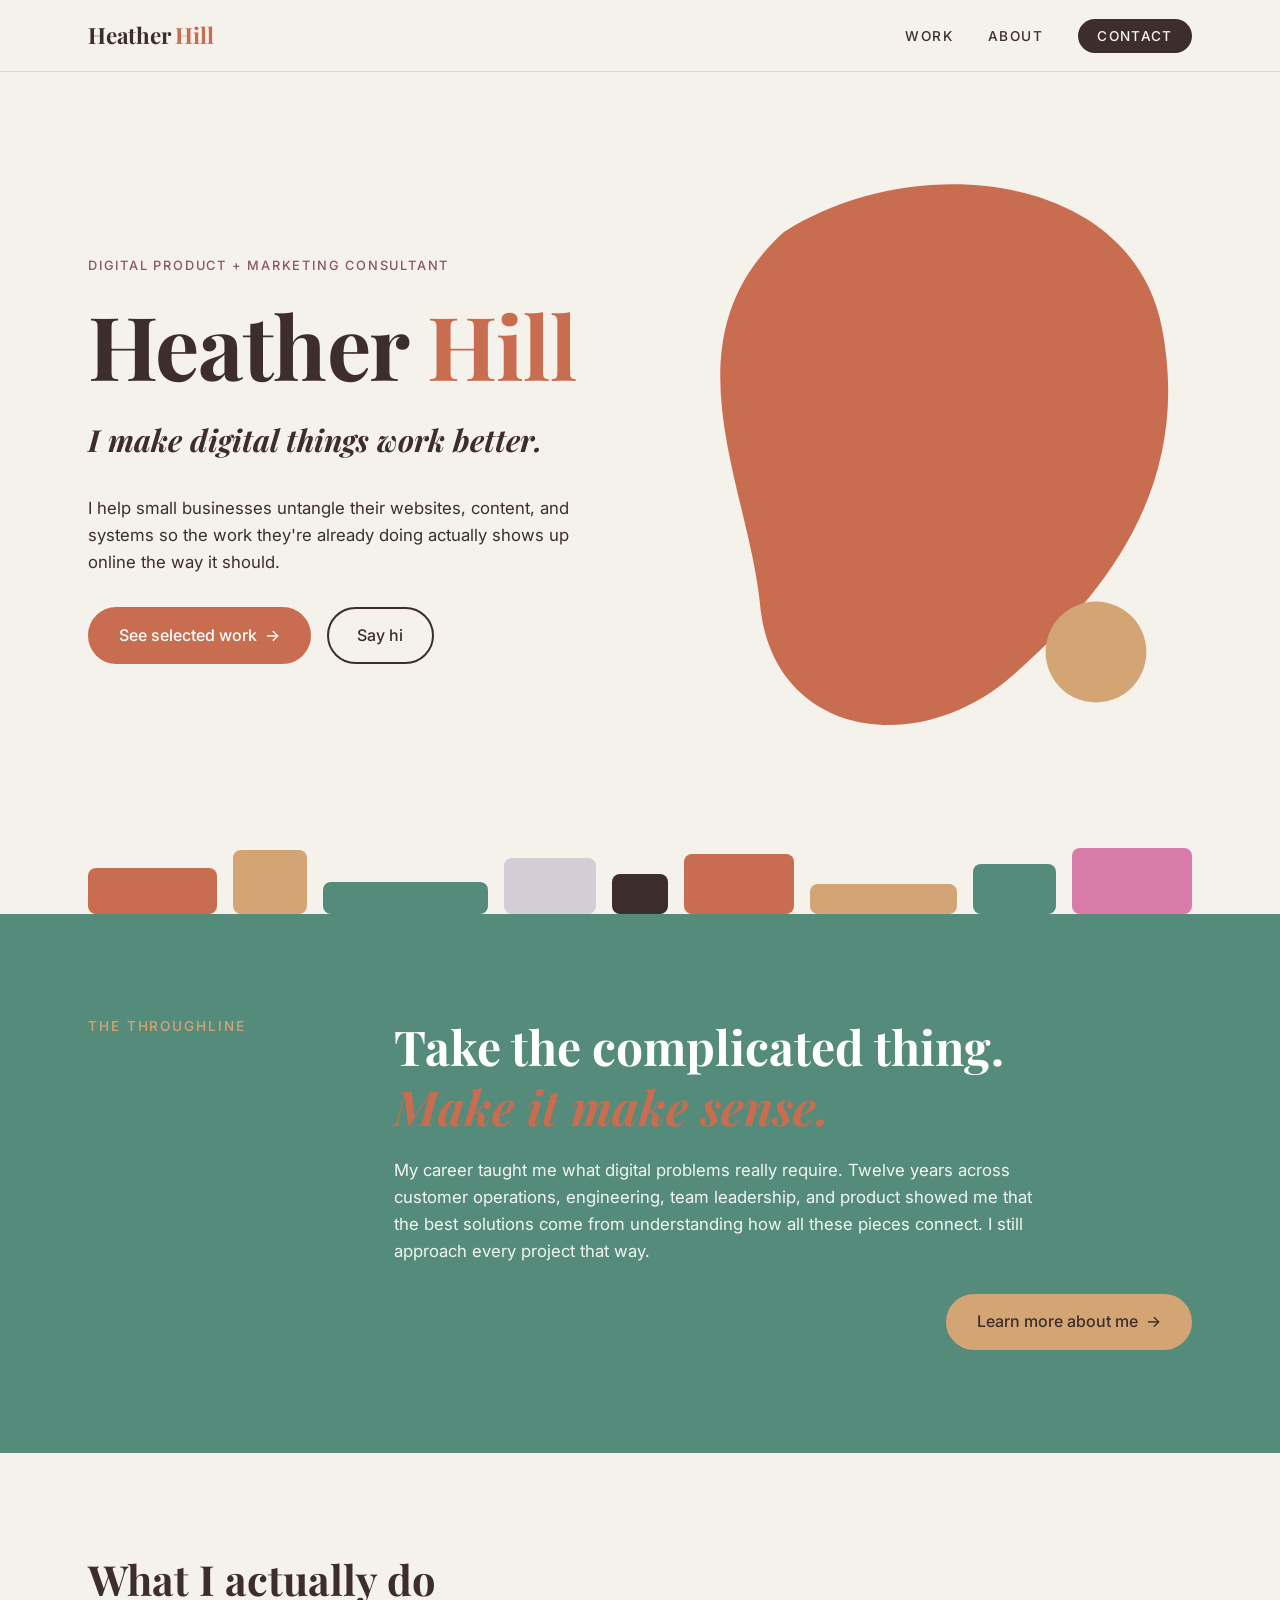
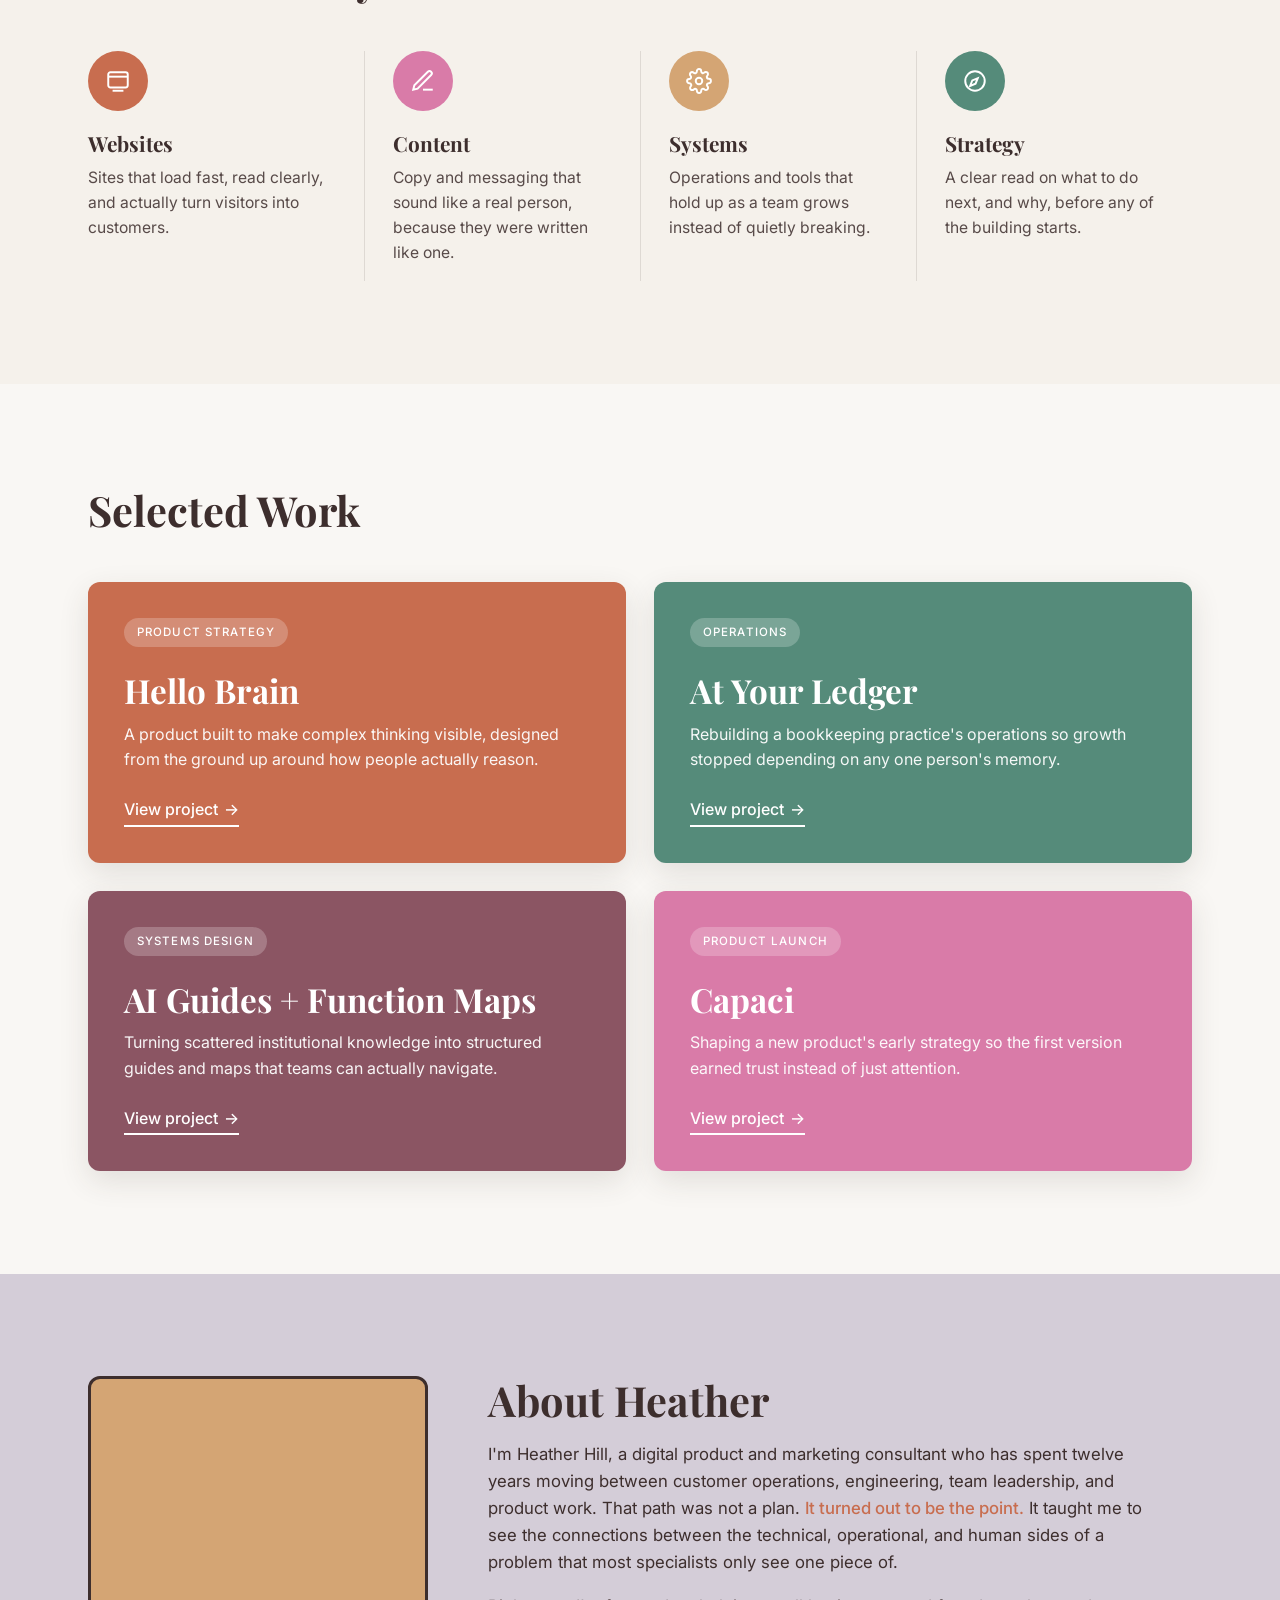
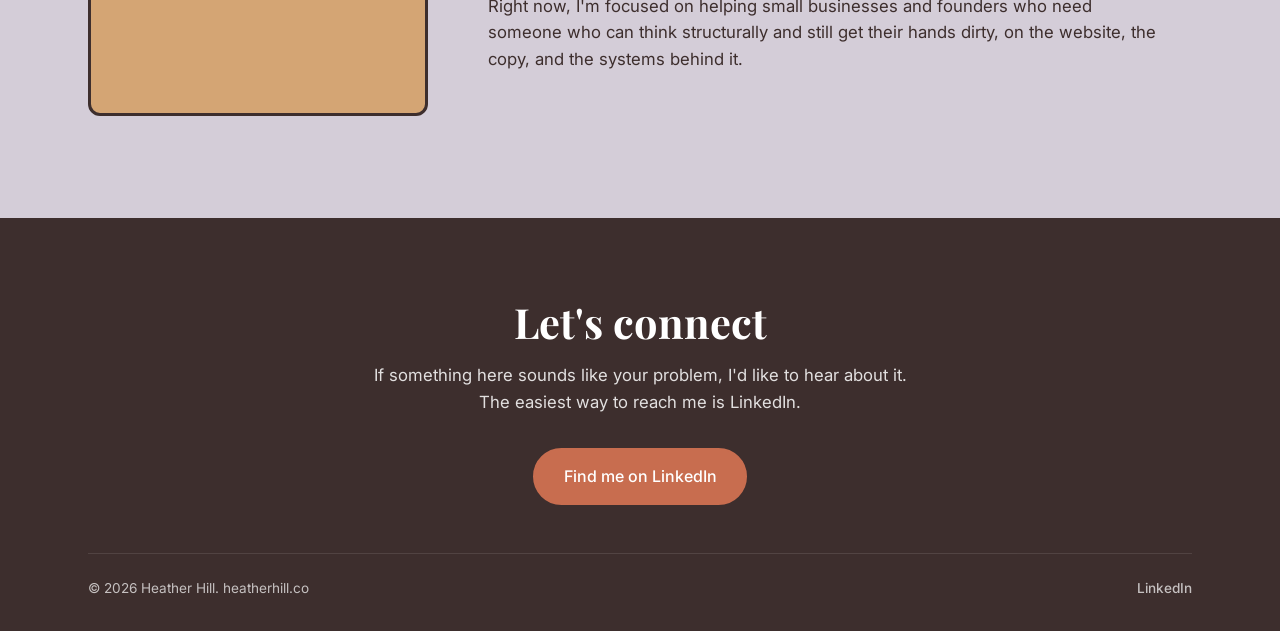
==== index.html @ b0771402 "Redesign homepage and project pages with new visual system Replace the color-blocked/stripe-motif de" ====
<!DOCTYPE html>
<html lang="en">
<head>
  <meta charset="UTF-8">
  <meta name="viewport" content="width=device-width, initial-scale=1.0">
  <title>Heather Hill — Digital Product + Marketing Consultant</title>
  <meta name="description" content="Heather Hill makes digital things work better for small businesses. Digital product and marketing consulting.">

  <link rel="preconnect" href="https://fonts.googleapis.com">
  <link rel="preconnect" href="https://fonts.gstatic.com" crossorigin>
  <link href="https://fonts.googleapis.com/css2?family=Playfair+Display:ital,wght@0,700;1,700&family=Inter:wght@400;500&display=swap" rel="stylesheet">

  <link rel="stylesheet" href="css/styles.css">
</head>
<body>

  <header class="site-header">
    <div class="container">
      <a href="index.html" class="logo">Heather <span>Hill</span></a>

      <button class="nav-toggle" aria-label="Toggle navigation" aria-expanded="false">
        <span class="bar"></span>
        <span class="bar"></span>
        <span class="bar"></span>
      </button>

      <nav class="main-nav" aria-label="Main">
        <ul>
          <li><a href="#work">Work</a></li>
          <li><a href="#about">About</a></li>
          <!-- Contact currently points to LinkedIn; update if a contact page is added later -->
          <li><a href="https://www.linkedin.com/in/hmhill/" class="nav-cta" target="_blank" rel="noopener">Contact</a></li>
        </ul>
      </nav>
    </div>
  </header>

  <main>

    <!-- ============ Hero ============ -->
    <section class="hero bg-cream">
      <div class="container">
        <div class="hero-copy">
          <span class="hero-label">Digital Product + Marketing Consultant</span>
          <h1>Heather <span class="accent">Hill</span></h1>
          <p class="hero-tagline">I make digital things work better.</p>
          <p class="hero-support">I help small businesses untangle their websites, content, and systems so the work they're already doing actually shows up online the way it should.</p>
          <div class="hero-actions">
            <a href="#work" class="btn">See selected work <span class="arrow" aria-hidden="true">&rarr;</span></a>
            <a href="https://www.linkedin.com/in/hmhill/" class="btn btn-outline" target="_blank" rel="noopener">Say hi</a>
          </div>
        </div>

        <!-- Decorative organic shape: not meaningful content -->
        <div class="hero-visual" aria-hidden="true">
          <svg class="hero-blob" viewBox="0 0 400 500" xmlns="http://www.w3.org/2000/svg">
            <path d="M60,60 C170,-10 350,10 375,140 C400,270 330,360 250,430 C170,500 50,480 40,370 C30,270 -40,150 60,60 Z" fill="var(--rust)"/>
            <circle cx="320" cy="410" r="42" fill="var(--gold)"/>
          </svg>
        </div>
      </div>
    </section>

    <!-- ============ Decorative stripe band ============ -->
    <div class="stripe-band" aria-hidden="true">
      <div class="bar"></div>
      <div class="bar"></div>
      <div class="bar"></div>
      <div class="bar"></div>
      <div class="bar"></div>
      <div class="bar"></div>
      <div class="bar"></div>
      <div class="bar"></div>
      <div class="bar"></div>
    </div>

    <!-- ============ Throughline ============ -->
    <section class="throughline section bg-sage">
      <div class="container">
        <span class="throughline-label">The Throughline</span>
        <div class="throughline-body">
          <h2>Take the complicated thing.<span class="accent">Make it make sense.</span></h2>
          <p>My career taught me what digital problems really require. Twelve years across customer operations, engineering, team leadership, and product showed me that the best solutions come from understanding how all these pieces connect. I still approach every project that way.</p>
          <div class="throughline-actions">
            <a href="#about" class="btn btn-gold">Learn more about me <span class="arrow" aria-hidden="true">&rarr;</span></a>
          </div>
        </div>
      </div>
    </section>

    <!-- ============ What I Actually Do ============ -->
    <section class="section bg-cream">
      <div class="container">
        <div class="section-head">
          <h2>What I actually do</h2>
        </div>
        <div class="services-grid">
          <div class="service-card">
            <div class="service-icon icon-rust" aria-hidden="true">
              <svg width="26" height="26" viewBox="0 0 24 24" fill="none" stroke="#fff" stroke-width="1.8"><rect x="3" y="4" width="18" height="14" rx="2"/><path d="M3 8h18"/><path d="M7 21h10"/></svg>
            </div>
            <h3>Websites</h3>
            <p>Sites that load fast, read clearly, and actually turn visitors into customers.</p>
          </div>
          <div class="service-card">
            <div class="service-icon icon-magenta" aria-hidden="true">
              <svg width="26" height="26" viewBox="0 0 24 24" fill="none" stroke="#fff" stroke-width="1.8"><path d="M12 20h9"/><path d="M16.5 3.5a2.1 2.1 0 0 1 3 3L7 19l-4 1 1-4Z"/></svg>
            </div>
            <h3>Content</h3>
            <p>Copy and messaging that sound like a real person, because they were written like one.</p>
          </div>
          <div class="service-card">
            <div class="service-icon icon-gold" aria-hidden="true">
              <svg width="26" height="26" viewBox="0 0 24 24" fill="none" stroke="#fff" stroke-width="1.8"><circle cx="12" cy="12" r="3"/><path d="M19.4 15a1.65 1.65 0 0 0 .33 1.82l.06.06a2 2 0 1 1-2.83 2.83l-.06-.06a1.65 1.65 0 0 0-1.82-.33 1.65 1.65 0 0 0-1 1.51V21a2 2 0 0 1-4 0v-.09a1.65 1.65 0 0 0-1-1.51 1.65 1.65 0 0 0-1.82.33l-.06.06a2 2 0 1 1-2.83-2.83l.06-.06a1.65 1.65 0 0 0 .33-1.82 1.65 1.65 0 0 0-1.51-1H3a2 2 0 0 1 0-4h.09a1.65 1.65 0 0 0 1.51-1 1.65 1.65 0 0 0-.33-1.82l-.06-.06a2 2 0 1 1 2.83-2.83l.06.06a1.65 1.65 0 0 0 1.82.33H9a1.65 1.65 0 0 0 1-1.51V3a2 2 0 0 1 4 0v.09a1.65 1.65 0 0 0 1 1.51 1.65 1.65 0 0 0 1.82-.33l.06-.06a2 2 0 1 1 2.83 2.83l-.06.06a1.65 1.65 0 0 0-.33 1.82V9a1.65 1.65 0 0 0 1.51 1H21a2 2 0 0 1 0 4h-.09a1.65 1.65 0 0 0-1.51 1Z"/></svg>
            </div>
            <h3>Systems</h3>
            <p>Operations and tools that hold up as a team grows instead of quietly breaking.</p>
          </div>
          <div class="service-card">
            <div class="service-icon icon-sage" aria-hidden="true">
              <svg width="26" height="26" viewBox="0 0 24 24" fill="none" stroke="#fff" stroke-width="1.8"><circle cx="12" cy="12" r="9"/><path d="m14.5 9.5-2 5-5 2 2-5Z"/></svg>
            </div>
            <h3>Strategy</h3>
            <p>A clear read on what to do next, and why, before any of the building starts.</p>
          </div>
        </div>
      </div>
    </section>

    <!-- ============ Work / Project Cards ============ -->
    <section class="section bg-beige" id="work">
      <div class="container">
        <div class="section-head">
          <h2>Selected Work</h2>
        </div>

        <div class="card-grid">
          <article class="project-card bg-rust">
            <span class="tag">Product Strategy</span>
            <div>
              <h3>Hello Brain</h3>
              <p>A product built to make complex thinking visible, designed from the ground up around how people actually reason.</p>
            </div>
            <a href="projects/hello-brain.html" class="card-link">View project <span class="arrow" aria-hidden="true">&rarr;</span></a>
          </article>

          <article class="project-card bg-sage">
            <span class="tag">Operations</span>
            <div>
              <h3>At Your Ledger</h3>
              <p>Rebuilding a bookkeeping practice's operations so growth stopped depending on any one person's memory.</p>
            </div>
            <a href="projects/at-your-ledger.html" class="card-link">View project <span class="arrow" aria-hidden="true">&rarr;</span></a>
          </article>

          <article class="project-card bg-wine">
            <span class="tag">Systems Design</span>
            <div>
              <h3>AI Guides + Function Maps</h3>
              <p>Turning scattered institutional knowledge into structured guides and maps that teams can actually navigate.</p>
            </div>
            <a href="projects/ai-guides.html" class="card-link">View project <span class="arrow" aria-hidden="true">&rarr;</span></a>
          </article>

          <article class="project-card bg-magenta">
            <span class="tag">Product Launch</span>
            <div>
              <h3>Capaci</h3>
              <p>Shaping a new product's early strategy so the first version earned trust instead of just attention.</p>
            </div>
            <a href="projects/capaci.html" class="card-link">View project <span class="arrow" aria-hidden="true">&rarr;</span></a>
          </article>
        </div>
      </div>
    </section>

    <!-- ============ About ============ -->
    <section class="about section bg-lavender" id="about">
      <div class="container">
        <!-- Add about photo here -->
        <div class="about-figure" aria-hidden="true"></div>
        <div class="about-copy">
          <h2>About Heather</h2>
          <p>I'm Heather Hill, a digital product and marketing consultant who has spent twelve years moving between customer operations, engineering, team leadership, and product work. That path was not a plan. <span class="accent">It turned out to be the point.</span> It taught me to see the connections between the technical, operational, and human sides of a problem that most specialists only see one piece of.</p>
          <p>Right now, I'm focused on helping small businesses and founders who need someone who can think structurally and still get their hands dirty, on the website, the copy, and the systems behind it.</p>
        </div>
      </div>
    </section>

  </main>

  <footer class="site-footer">
    <div class="container">
      <h2>Let's connect</h2>
      <p class="footer-copy">If something here sounds like your problem, I'd like to hear about it. The easiest way to reach me is LinkedIn.</p>
      <a href="https://www.linkedin.com/in/hmhill/" class="btn" target="_blank" rel="noopener">Find me on LinkedIn</a>
      <div class="footer-meta">
        <span>&copy; <span id="year"></span> Heather Hill. heatherhill.co</span>
        <a href="https://www.linkedin.com/in/hmhill/" target="_blank" rel="noopener">LinkedIn</a>
      </div>
    </div>
  </footer>

  <script src="js/main.js"></script>
  <script>document.getElementById('year').textContent = new Date().getFullYear();</script>
</body>
</html>
---- css/styles.css ----
/* ==========================================================================
   Heather Hill — Portfolio
   Design language: organic, flowing, playful-professional.
   Warm accents on neutral grounds, curves over geometry, asymmetry over grid.
   ========================================================================== */

:root {
  --cream: #F5F1EB;
  --beige: #F9F7F4;
  --lavender: #D4CDD8;
  --rust: #C86D4F;
  --sage: #558B7A;
  --wine: #8B5563;
  --magenta: #D97BA8;
  --gold: #D4A574;
  --brown: #3D2E2D;
  --white: #FFFFFF;
  --border-soft: rgba(61,46,45,0.12);

  --font-display: 'Playfair Display', Georgia, serif;
  --font-body: 'Inter', -apple-system, BlinkMacSystemFont, sans-serif;

  --container-max: 1200px;
  --gutter: clamp(1.25rem, 4vw, 3rem);
  --radius-sm: 8px;
  --radius: 12px;
  --radius-pill: 999px;
}

/* ---------- Reset ---------- */
*, *::before, *::after { box-sizing: border-box; }
html { scroll-behavior: smooth; }
body {
  margin: 0;
  background: var(--cream);
  color: var(--brown);
  font-family: var(--font-body);
  font-weight: 400;
  line-height: 1.6;
  -webkit-font-smoothing: antialiased;
}
img { max-width: 100%; display: block; }
a { color: inherit; text-decoration: none; }
ul { list-style: none; margin: 0; padding: 0; }
h1, h2, h3, h4 {
  font-family: var(--font-display);
  font-weight: 700;
  margin: 0;
  color: var(--brown);
  line-height: 1.15;
}
p { margin: 0 0 1em; }
button { font-family: inherit; cursor: pointer; }
svg { display: block; }

.container {
  max-width: var(--container-max);
  margin: 0 auto;
  padding: 0 var(--gutter);
  position: relative;
}

.section {
  padding: clamp(3.5rem, 8vw, 6.5rem) 0;
  position: relative;
  overflow: hidden;
}
.bg-cream { background: var(--cream); }
.bg-beige { background: var(--beige); }
.bg-sage { background: var(--sage); }
.bg-lavender { background: var(--lavender); }
.bg-brown { background: var(--brown); }
.bg-rust { background: var(--rust); }
.bg-wine { background: var(--wine); }
.bg-magenta { background: var(--magenta); }
.bg-gold { background: var(--gold); }

/* ---------- Wave dividers ---------- */
.wave-divider {
  display: block;
  width: 100%;
  height: clamp(40px, 8vw, 90px);
  position: relative;
  z-index: 1;
}
.wave-divider path { fill: currentColor; }
.wave-into-sage { color: var(--sage); margin-bottom: -1px; }
.wave-into-cream { color: var(--cream); margin-bottom: -1px; }
.wave-into-lavender { color: var(--lavender); margin-bottom: -1px; }
.wave-into-brown { color: var(--brown); margin-bottom: -1px; }

/* ---------- Buttons ---------- */
.btn {
  display: inline-flex;
  align-items: center;
  gap: 0.5rem;
  font-family: var(--font-body);
  font-weight: 500;
  font-size: 1rem;
  padding: 0.85rem 1.8rem;
  border-radius: var(--radius-pill);
  border: 2px solid var(--rust);
  background: var(--rust);
  color: var(--white);
  transition: transform 0.2s ease, background 0.2s ease, color 0.2s ease, opacity 0.2s ease;
  white-space: nowrap;
}
.btn:hover { transform: translateY(-2px); opacity: 0.9; }
.btn .arrow { transition: transform 0.2s ease; }
.btn:hover .arrow { transform: translateX(3px); }
.btn-outline {
  background: transparent;
  color: var(--brown);
  border-color: var(--brown);
}
.btn-outline:hover { background: var(--brown); color: var(--white); }
.btn-gold {
  background: var(--gold);
  border-color: var(--gold);
  color: var(--brown);
}

/* ---------- Header / Nav ---------- */
.site-header {
  position: sticky;
  top: 0;
  z-index: 100;
  background: var(--cream);
  border-bottom: 1px solid var(--border-soft);
}
.site-header .container {
  display: flex;
  align-items: center;
  justify-content: space-between;
  padding-top: 1.1rem;
  padding-bottom: 1.1rem;
}
.logo {
  font-family: var(--font-display);
  font-weight: 700;
  font-size: 1.4rem;
  color: var(--brown);
  letter-spacing: -0.01em;
}
.logo span { color: var(--rust); }

.nav-toggle {
  display: none;
  flex-direction: column;
  justify-content: center;
  gap: 5px;
  width: 34px;
  height: 34px;
  background: transparent;
  border: none;
  padding: 0;
}
.nav-toggle .bar {
  width: 100%;
  height: 3px;
  background: var(--brown);
  border-radius: 2px;
  transition: transform 0.25s ease, opacity 0.25s ease;
}
.nav-toggle[aria-expanded="true"] .bar:nth-child(1) { transform: translateY(8px) rotate(45deg); }
.nav-toggle[aria-expanded="true"] .bar:nth-child(2) { opacity: 0; }
.nav-toggle[aria-expanded="true"] .bar:nth-child(3) { transform: translateY(-8px) rotate(-45deg); }

.main-nav ul {
  display: flex;
  gap: 2.2rem;
  align-items: center;
}
.main-nav a {
  font-family: var(--font-body);
  font-weight: 500;
  font-size: 0.85rem;
  text-transform: uppercase;
  letter-spacing: 0.1em;
  position: relative;
  padding-bottom: 4px;
}
.main-nav a::after {
  content: '';
  position: absolute;
  left: 0; bottom: 0;
  width: 0%;
  height: 2px;
  background: var(--rust);
  transition: width 0.2s ease;
}
.main-nav a:hover::after,
.main-nav a:focus-visible::after { width: 100%; }
.main-nav .nav-cta {
  background: var(--brown);
  color: var(--cream);
  padding: 0.55rem 1.2rem;
  border-radius: var(--radius-pill);
}
.main-nav .nav-cta::after { display: none; }
.main-nav .nav-cta:hover { background: var(--rust); }

@media (max-width: 780px) {
  .nav-toggle { display: flex; }
  .main-nav {
    position: absolute;
    top: 100%;
    left: 0; right: 0;
    background: var(--cream);
    border-bottom: 1px solid var(--border-soft);
    max-height: 0;
    overflow: hidden;
    transition: max-height 0.3s ease;
  }
  .main-nav.is-open { max-height: 320px; }
  .main-nav ul {
    flex-direction: column;
    align-items: flex-start;
    gap: 0;
    padding: 1rem var(--gutter) 1.5rem;
  }
  .main-nav li { width: 100%; padding: 0.6rem 0; }
  .main-nav .nav-cta { display: inline-block; margin-top: 0.5rem; }
}

/* ---------- Hero ---------- */
.hero {
  padding: clamp(3rem, 8vw, 5.5rem) 0 clamp(2.5rem, 6vw, 4rem);
}
.hero .container {
  display: grid;
  grid-template-columns: 6fr 5fr;
  gap: 3rem;
  align-items: center;
}
.hero-label {
  display: block;
  font-weight: 500;
  text-transform: uppercase;
  letter-spacing: 0.14em;
  font-size: 0.8rem;
  color: var(--wine);
  margin-bottom: 1.1rem;
}
.hero-copy h1 {
  font-size: clamp(3rem, 7vw, 5.5rem);
  letter-spacing: -0.01em;
}
.hero-copy h1 .accent { color: var(--rust); }
.hero-tagline {
  font-family: var(--font-display);
  font-style: italic;
  font-weight: 700;
  font-size: clamp(1.4rem, 2.6vw, 1.9rem);
  color: var(--brown);
  margin-top: 1.3rem;
}
.hero-support {
  font-size: 1.05rem;
  max-width: 46ch;
  margin-top: 0.9rem;
  color: var(--brown);
}
.hero-actions {
  display: flex;
  gap: 1rem;
  flex-wrap: wrap;
  margin-top: 2rem;
}

.hero-visual {
  position: relative;
  width: 100%;
  aspect-ratio: 4 / 5;
}
.hero-blob { width: 100%; height: 100%; }

@media (max-width: 860px) {
  .hero .container { grid-template-columns: 1fr; }
  .hero-visual { max-width: 320px; margin: 0 auto; order: -1; }
}

/* ---------- Decorative stripe band ---------- */
.stripe-band {
  display: flex;
  align-items: flex-end;
  gap: clamp(0.5rem, 1.5vw, 1rem);
  padding: 1.5rem var(--gutter) 0;
  max-width: var(--container-max);
  margin: 0 auto;
  overflow: hidden;
}
.stripe-band .bar {
  flex: 1 1 auto;
  border-radius: var(--radius-sm);
  min-width: 24px;
}
.stripe-band .bar:nth-child(1) { height: 46px; background: var(--rust); flex-grow: 1.4; }
.stripe-band .bar:nth-child(2) { height: 64px; background: var(--gold); flex-grow: 0.8; }
.stripe-band .bar:nth-child(3) { height: 32px; background: var(--sage); flex-grow: 1.8; }
.stripe-band .bar:nth-child(4) { height: 56px; background: var(--lavender); flex-grow: 1; }
.stripe-band .bar:nth-child(5) { height: 40px; background: var(--brown); flex-grow: 0.6; }
.stripe-band .bar:nth-child(6) { height: 60px; background: var(--rust); flex-grow: 1.2; }
.stripe-band .bar:nth-child(7) { height: 30px; background: var(--gold); flex-grow: 1.6; }
.stripe-band .bar:nth-child(8) { height: 50px; background: var(--sage); flex-grow: 0.9; }
.stripe-band .bar:nth-child(9) { height: 66px; background: var(--magenta); flex-grow: 1.3; }
@media (max-width: 700px) {
  .stripe-band { display: grid; grid-template-columns: repeat(5, 1fr); gap: 0.6rem; }
  .stripe-band .bar { height: 26px !important; }
}

/* ---------- Throughline ---------- */
.throughline .container {
  display: grid;
  grid-template-columns: 3fr 9fr;
  gap: 2.5rem;
  align-items: start;
}
.throughline-label {
  font-family: var(--font-body);
  font-weight: 500;
  text-transform: uppercase;
  letter-spacing: 0.14em;
  font-size: 0.85rem;
  color: var(--gold);
}
.throughline-body h2 {
  font-size: clamp(1.9rem, 4.2vw, 3rem);
  color: var(--white);
  line-height: 1.25;
}
.throughline-body h2 .accent {
  display: block;
  color: var(--rust);
  font-style: italic;
}
.throughline-body p {
  color: var(--white);
  opacity: 0.92;
  font-size: 1.05rem;
  max-width: 60ch;
  margin-top: 1.3rem;
}
.throughline-actions { margin-top: 1.8rem; display: flex; justify-content: flex-end; }
@media (max-width: 780px) {
  .throughline .container { grid-template-columns: 1fr; gap: 1rem; }
  .throughline-actions { justify-content: flex-start; }
}

/* ---------- What I Actually Do ---------- */
.section-head {
  margin-bottom: 3rem;
}
.section-head h2 {
  font-size: clamp(1.9rem, 4vw, 2.6rem);
}
.services-grid {
  display: grid;
  grid-template-columns: repeat(4, 1fr);
  gap: 0;
}
.service-card {
  padding: 0 1.75rem;
  border-left: 1px solid var(--border-soft);
}
.service-card:first-child { border-left: none; padding-left: 0; }
.service-icon {
  width: 60px;
  height: 60px;
  border-radius: 50%;
  display: flex;
  align-items: center;
  justify-content: center;
  margin-bottom: 1.3rem;
}
.service-icon.icon-rust { background: var(--rust); }
.service-icon.icon-magenta { background: var(--magenta); }
.service-icon.icon-gold { background: var(--gold); }
.service-icon.icon-sage { background: var(--sage); }
.service-card h3 {
  font-size: 1.3rem;
  margin-bottom: 0.6rem;
}
.service-card p {
  font-size: 0.98rem;
  color: var(--brown);
  opacity: 0.85;
}
@media (max-width: 900px) {
  .services-grid { grid-template-columns: repeat(2, 1fr); gap: 2.5rem 1.5rem; }
  .service-card { border-left: none; padding-left: 0; }
}
@media (max-width: 560px) {
  .services-grid { grid-template-columns: 1fr; }
}

/* ---------- Selected Work ---------- */
.card-grid {
  display: grid;
  grid-template-columns: repeat(2, 1fr);
  gap: 1.75rem;
}
.project-card {
  border-radius: var(--radius);
  padding: 2.25rem;
  min-height: 280px;
  display: flex;
  flex-direction: column;
  justify-content: space-between;
  color: var(--white);
  box-shadow: 0 10px 30px rgba(61,46,45,0.12);
  transition: transform 0.2s ease, box-shadow 0.2s ease, opacity 0.2s ease;
}
.project-card:hover { transform: translateY(-4px) scale(1.01); box-shadow: 0 18px 40px rgba(61,46,45,0.2); }
.project-card.bg-rust { background: var(--rust); }
.project-card.bg-sage { background: var(--sage); }
.project-card.bg-wine { background: var(--wine); }
.project-card.bg-magenta { background: var(--magenta); }

.project-card .tag {
  align-self: flex-start;
  font-size: 0.72rem;
  font-weight: 500;
  text-transform: uppercase;
  letter-spacing: 0.1em;
  background: rgba(255,255,255,0.22);
  padding: 0.35rem 0.8rem;
  border-radius: var(--radius-pill);
  color: var(--white);
}
.project-card h3 {
  font-size: clamp(1.6rem, 2.6vw, 2.1rem);
  color: var(--white);
  margin-top: 1.5rem;
}
.project-card p {
  font-family: var(--font-body);
  font-size: 1rem;
  color: var(--white);
  opacity: 0.94;
  margin: 0.75rem 0 1.5rem;
  max-width: 46ch;
}
.project-card .card-link {
  font-weight: 500;
  display: inline-flex;
  align-items: center;
  gap: 0.4rem;
  border-bottom: 2px solid currentColor;
  padding-bottom: 2px;
  width: fit-content;
  color: var(--white);
}
.project-card .card-link .arrow { transition: transform 0.2s ease; }
.project-card:hover .card-link .arrow { transform: translateX(4px); }

@media (max-width: 780px) {
  .card-grid { grid-template-columns: 1fr; }
}

/* ---------- About ---------- */
.about .container {
  display: grid;
  grid-template-columns: 4fr 8fr;
  gap: 3rem;
  align-items: start;
}
.about-figure {
  width: 100%;
  max-width: 340px;
  aspect-ratio: 1;
  background: var(--gold);
  border: 3px solid var(--brown);
  border-radius: var(--radius);
}
.about h2 { font-size: clamp(1.9rem, 4vw, 2.6rem); margin-bottom: 1.1rem; }
.about p {
  font-size: 1.05rem;
  max-width: 62ch;
  color: var(--brown);
}
.about .accent { color: var(--rust); font-weight: 500; }
@media (max-width: 780px) {
  .about .container { grid-template-columns: 1fr; }
  .about-figure { max-width: 220px; }
}

/* ---------- Footer ---------- */
.site-footer {
  background: var(--brown);
  color: var(--white);
  padding: clamp(3.5rem, 7vw, 5rem) 0 2rem;
  text-align: center;
}
.site-footer h2 {
  color: var(--white);
  font-size: clamp(1.8rem, 3.6vw, 2.6rem);
  margin-bottom: 1rem;
}
.site-footer .footer-copy {
  color: var(--white);
  opacity: 0.85;
  max-width: 50ch;
  margin: 0 auto 2rem;
  font-size: 1.05rem;
}
.footer-meta {
  display: flex;
  justify-content: space-between;
  align-items: center;
  flex-wrap: wrap;
  gap: 1rem;
  margin-top: 3rem;
  padding-top: 1.5rem;
  border-top: 1px solid rgba(255,255,255,0.15);
  font-size: 0.85rem;
  opacity: 0.7;
  text-align: left;
}
.footer-meta a { font-weight: 500; opacity: 1; }
.footer-meta a:hover { color: var(--gold); }

/* ==========================================================================
   Project pages
   ========================================================================== */
.project-hero {
  padding: clamp(3.5rem, 8vw, 6rem) 0;
  color: var(--white);
}
.project-hero .eyebrow {
  font-weight: 500;
  text-transform: uppercase;
  letter-spacing: 0.14em;
  font-size: 0.8rem;
  color: rgba(255,255,255,0.85);
  margin-bottom: 0.9rem;
  display: block;
}
.project-hero h1 {
  font-size: clamp(2.6rem, 6vw, 4.2rem);
  color: var(--white);
  max-width: 16ch;
}
.project-hero .hero-image {
  margin-top: 2.5rem;
  width: 100%;
  aspect-ratio: 16 / 7;
  border-radius: var(--radius);
  display: flex;
  align-items: center;
  justify-content: center;
  background: rgba(255,255,255,0.14);
  border: 2px dashed rgba(255,255,255,0.4);
  color: var(--white);
  opacity: 0.85;
  font-weight: 500;
  font-family: var(--font-body);
  text-align: center;
  padding: 1rem;
}

.project-section h2 {
  font-size: clamp(1.7rem, 3.2vw, 2.3rem);
  margin-bottom: 1.5rem;
}
.project-section .section-body p {
  font-size: 1.05rem;
  max-width: 68ch;
}
.project-section.dark { background: var(--brown); color: var(--white); }
.project-section.dark h2 { color: var(--white); }
.project-section.dark p.placeholder { color: var(--gold); }
.project-section.light { background: var(--cream); color: var(--brown); }
.project-section.light p.placeholder { color: var(--wine); }
.project-section.accent { color: var(--white); }
.project-section.accent h2 { color: var(--white); }
.project-section.accent p.placeholder { color: rgba(255,255,255,0.85); }
.project-section p.placeholder { font-style: italic; opacity: 0.9; }

.project-section.accent.bg-rust { background: var(--rust); }
.project-section.accent.bg-sage { background: var(--sage); }
.project-section.accent.bg-wine { background: var(--wine); }
.project-section.accent.bg-magenta { background: var(--magenta); }

.project-nav {
  padding: clamp(3rem, 6vw, 4rem) 0;
  background: var(--cream);
  text-align: center;
}
.project-nav a {
  font-weight: 500;
  display: inline-flex;
  align-items: center;
  gap: 0.5rem;
  color: var(--brown);
}
.project-nav a:hover { color: var(--rust); }
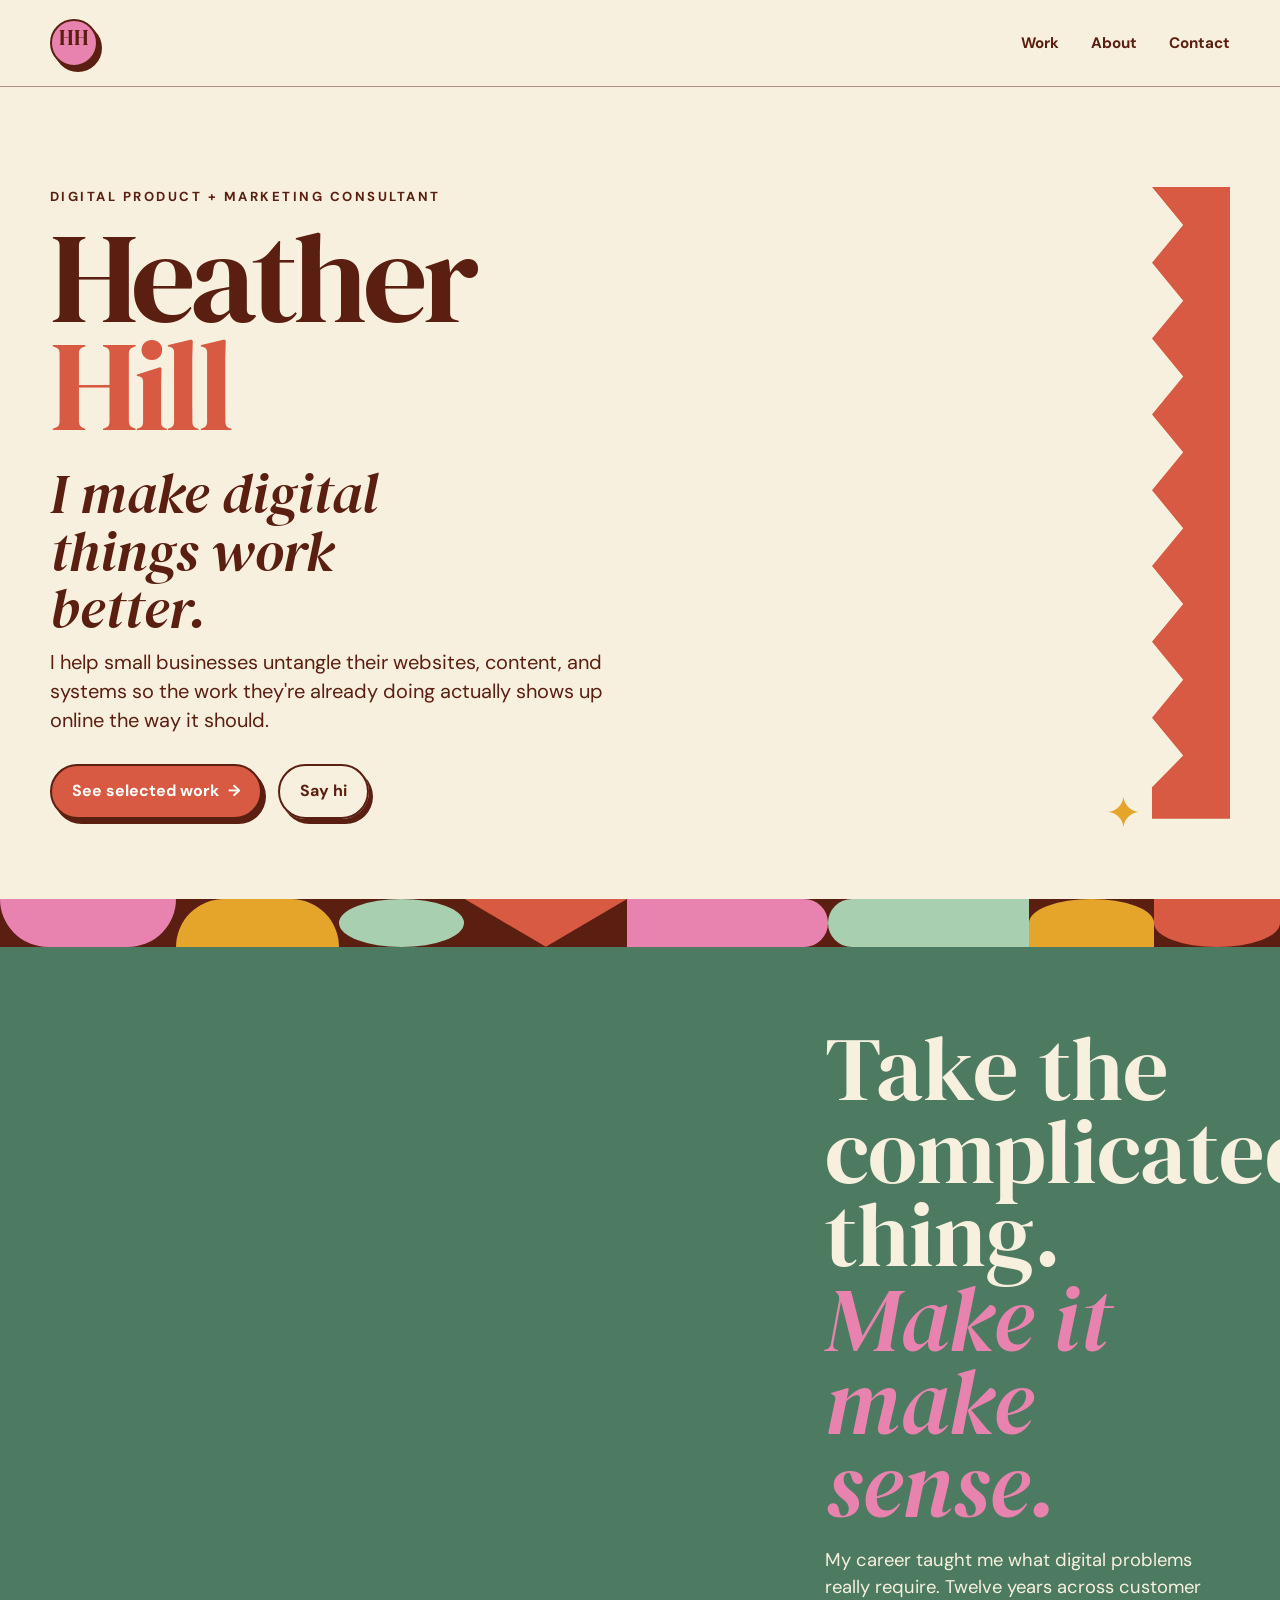
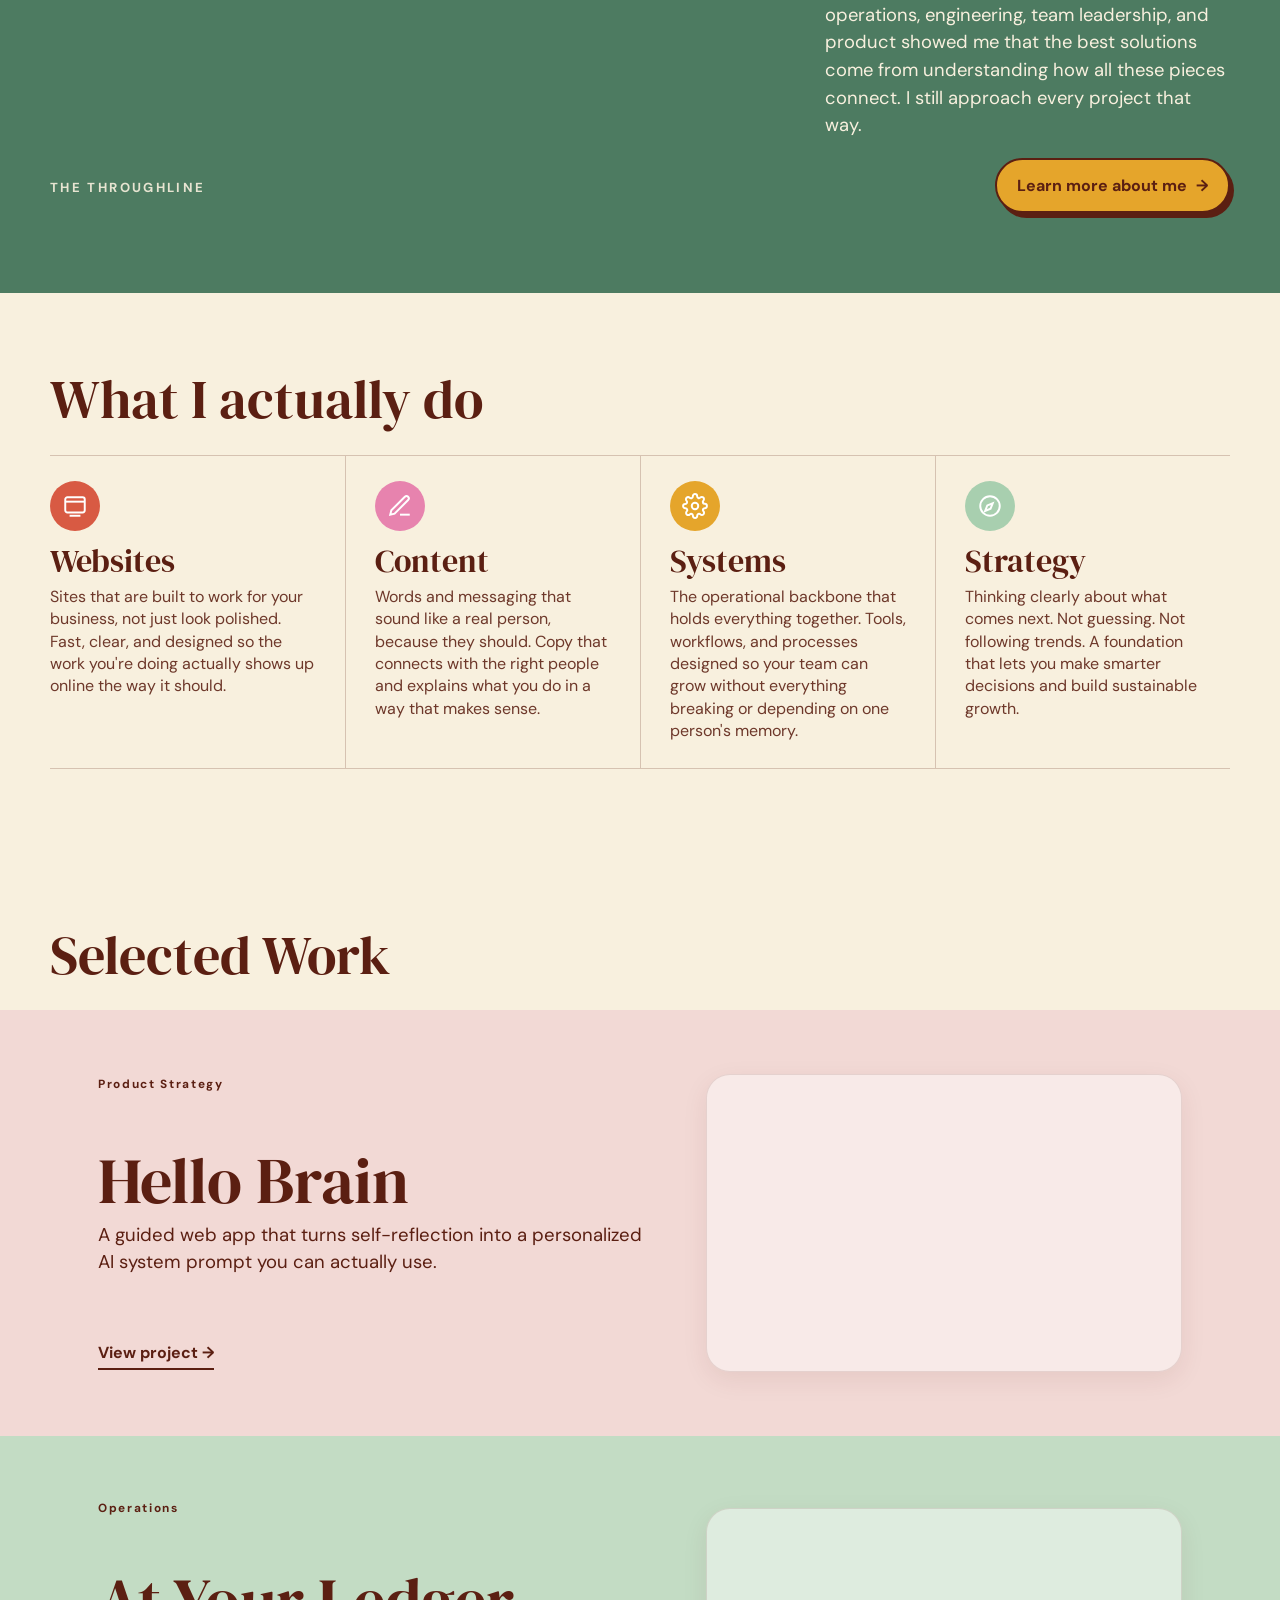
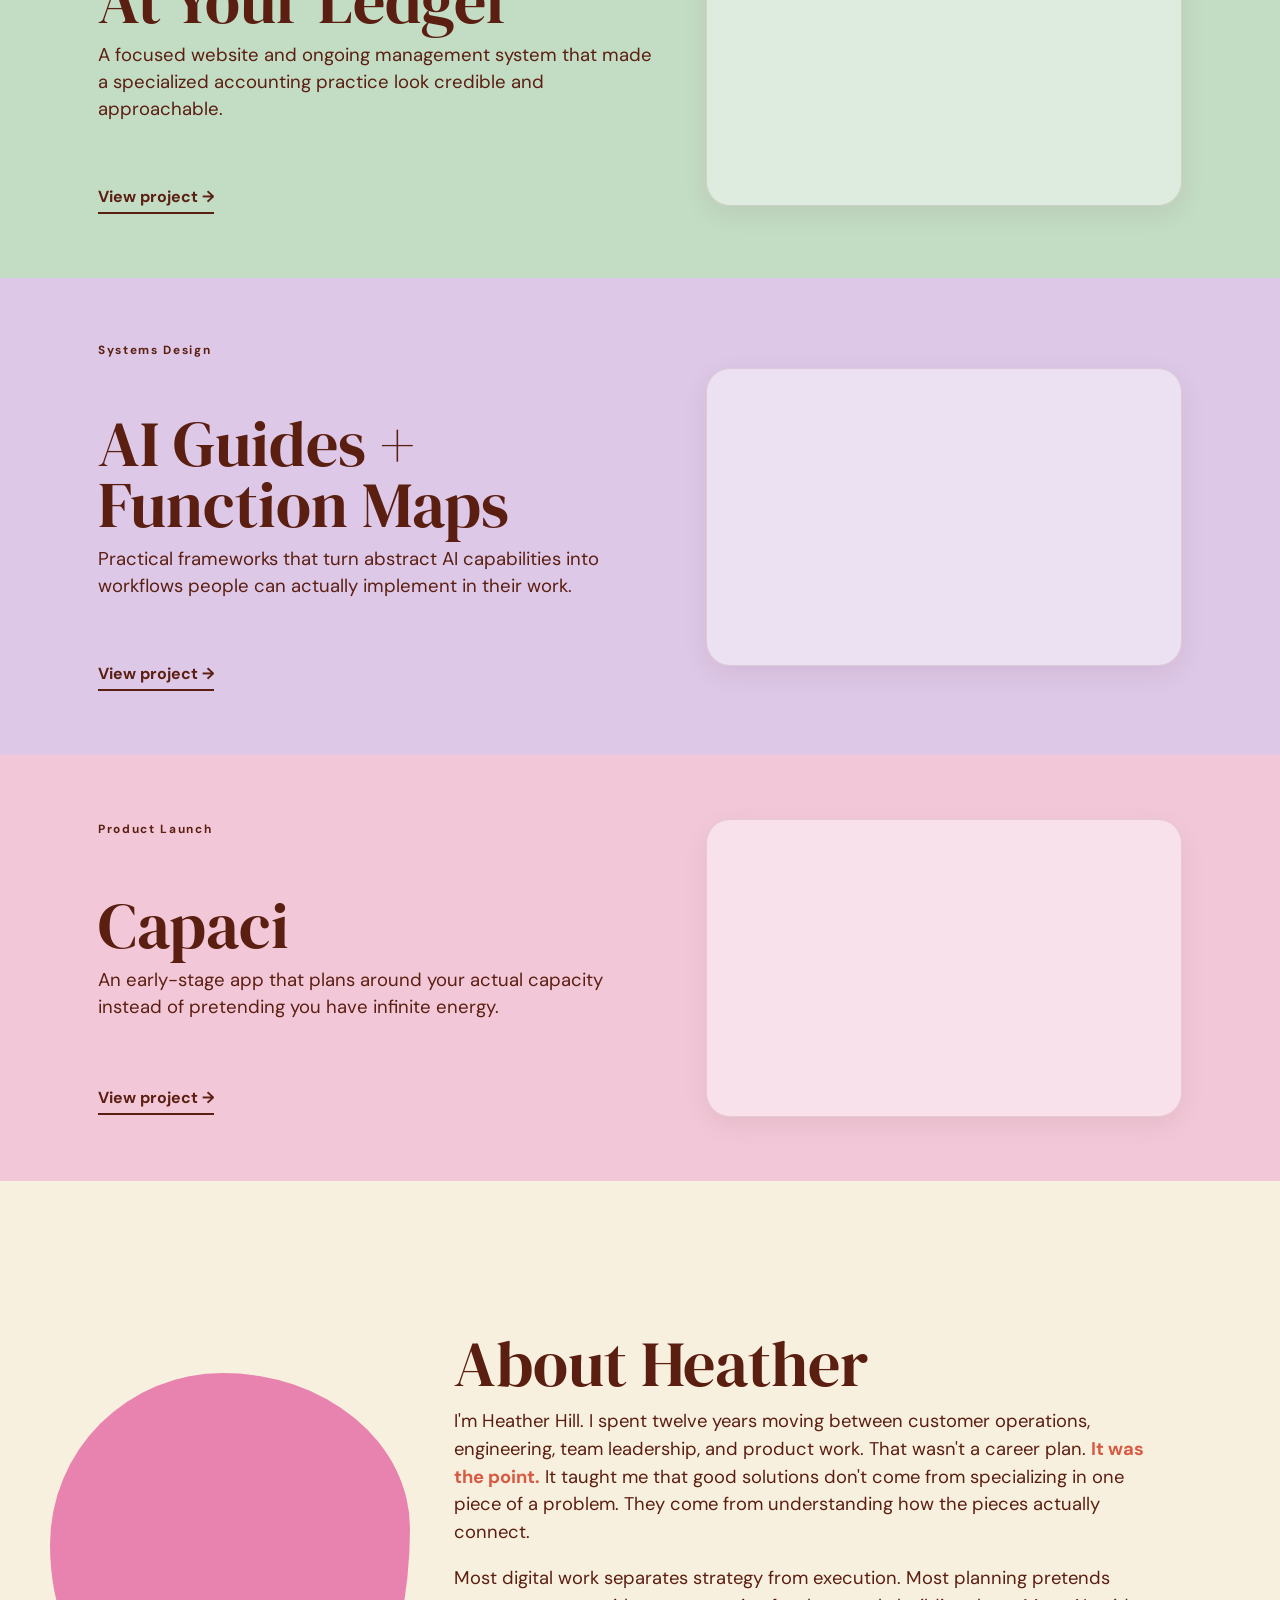
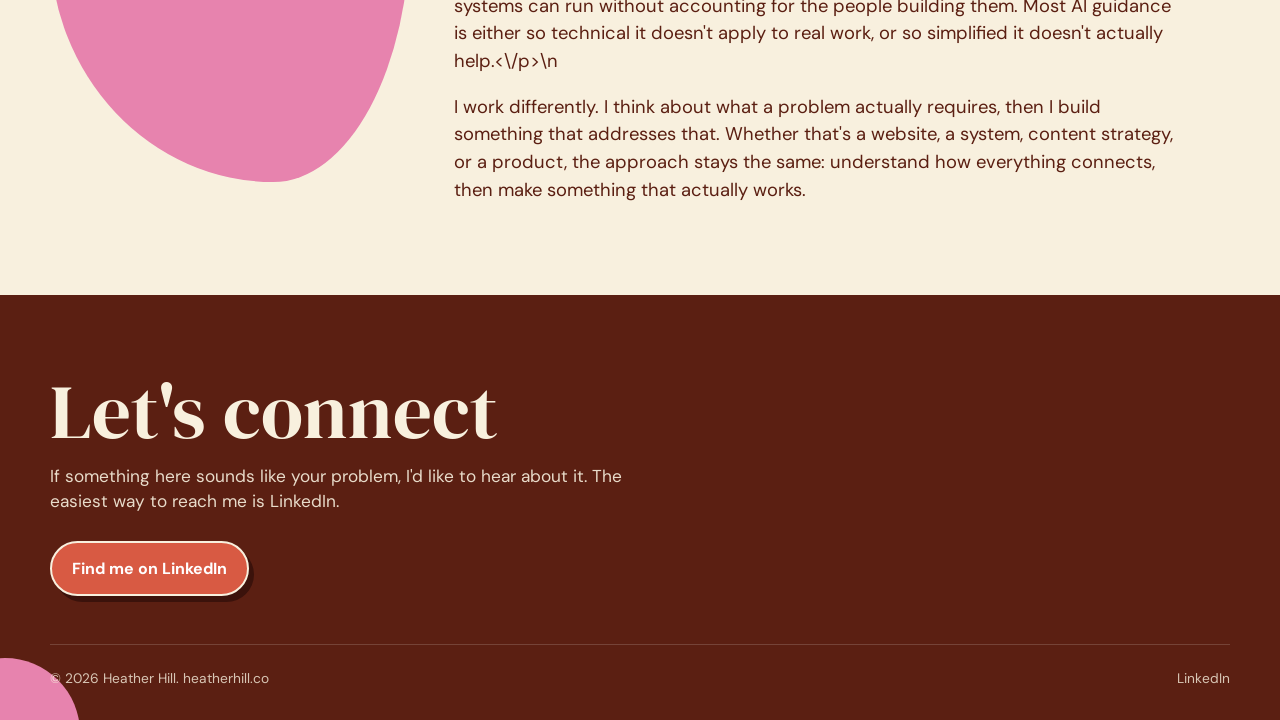
==== commit f3ebbadf: "Update portfolio homepage copy" ====
--- a/index.html
+++ b/index.html
@@ -100,28 +100,28 @@
               <svg width="26" height="26" viewBox="0 0 24 24" fill="none" stroke="#fff" stroke-width="1.8"><rect x="3" y="4" width="18" height="14" rx="2"/><path d="M3 8h18"/><path d="M7 21h10"/></svg>
             </div>
             <h3>Websites</h3>
-            <p>Sites that load fast, read clearly, and actually turn visitors into customers.</p>
+            <p>Sites that are built to work for your business, not just look polished. Fast, clear, and designed so the work you're doing actually shows up online the way it should.</p>
           </div>
           <div class="service-card">
             <div class="service-icon icon-magenta" aria-hidden="true">
               <svg width="26" height="26" viewBox="0 0 24 24" fill="none" stroke="#fff" stroke-width="1.8"><path d="M12 20h9"/><path d="M16.5 3.5a2.1 2.1 0 0 1 3 3L7 19l-4 1 1-4Z"/></svg>
             </div>
             <h3>Content</h3>
-            <p>Copy and messaging that sound like a real person, because they were written like one.</p>
+            <p>Words and messaging that sound like a real person, because they should. Copy that connects with the right people and explains what you do in a way that makes sense.</p>
           </div>
           <div class="service-card">
             <div class="service-icon icon-gold" aria-hidden="true">
               <svg width="26" height="26" viewBox="0 0 24 24" fill="none" stroke="#fff" stroke-width="1.8"><circle cx="12" cy="12" r="3"/><path d="M19.4 15a1.65 1.65 0 0 0 .33 1.82l.06.06a2 2 0 1 1-2.83 2.83l-.06-.06a1.65 1.65 0 0 0-1.82-.33 1.65 1.65 0 0 0-1 1.51V21a2 2 0 0 1-4 0v-.09a1.65 1.65 0 0 0-1-1.51 1.65 1.65 0 0 0-1.82.33l-.06.06a2 2 0 1 1-2.83-2.83l.06-.06a1.65 1.65 0 0 0 .33-1.82 1.65 1.65 0 0 0-1.51-1H3a2 2 0 0 1 0-4h.09a1.65 1.65 0 0 0 1.51-1 1.65 1.65 0 0 0-.33-1.82l-.06-.06a2 2 0 1 1 2.83-2.83l.06.06a1.65 1.65 0 0 0 1.82.33H9a1.65 1.65 0 0 0 1-1.51V3a2 2 0 0 1 4 0v.09a1.65 1.65 0 0 0 1 1.51 1.65 1.65 0 0 0 1.82-.33l.06-.06a2 2 0 1 1 2.83 2.83l-.06.06a1.65 1.65 0 0 0-.33 1.82V9a1.65 1.65 0 0 0 1.51 1H21a2 2 0 0 1 0 4h-.09a1.65 1.65 0 0 0-1.51 1Z"/></svg>
             </div>
             <h3>Systems</h3>
-            <p>Operations and tools that hold up as a team grows instead of quietly breaking.</p>
+            <p>The operational backbone that holds everything together. Tools, workflows, and processes designed so your team can grow without everything breaking or depending on one person's memory.</p>
           </div>
           <div class="service-card">
             <div class="service-icon icon-sage" aria-hidden="true">
               <svg width="26" height="26" viewBox="0 0 24 24" fill="none" stroke="#fff" stroke-width="1.8"><circle cx="12" cy="12" r="9"/><path d="m14.5 9.5-2 5-5 2 2-5Z"/></svg>
             </div>
             <h3>Strategy</h3>
-            <p>A clear read on what to do next, and why, before any of the building starts.</p>
+            <p>Thinking clearly about what comes next. Not guessing. Not following trends. A foundation that lets you make smarter decisions and build sustainable growth.</p>
           </div>
         </div>
       </div>
@@ -139,7 +139,7 @@
             <span class="tag">Product Strategy</span>
             <div>
               <h3>Hello Brain</h3>
-              <p>A product built to make complex thinking visible, designed from the ground up around how people actually reason.</p>
+              <p>A guided web app that turns self-reflection into a personalized AI system prompt you can actually use.</p>
             </div>
             <a href="projects/hello-brain.html" class="card-link">View project <span class="arrow" aria-hidden="true">&rarr;</span></a>
           </article>
@@ -148,7 +148,7 @@
             <span class="tag">Operations</span>
             <div>
               <h3>At Your Ledger</h3>
-              <p>Rebuilding a bookkeeping practice's operations so growth stopped depending on any one person's memory.</p>
+              <p>A focused website and ongoing management system that made a specialized accounting practice look credible and approachable.</p>
             </div>
             <a href="projects/at-your-ledger.html" class="card-link">View project <span class="arrow" aria-hidden="true">&rarr;</span></a>
           </article>
@@ -157,7 +157,7 @@
             <span class="tag">Systems Design</span>
             <div>
               <h3>AI Guides + Function Maps</h3>
-              <p>Turning scattered institutional knowledge into structured guides and maps that teams can actually navigate.</p>
+              <p>Practical frameworks that turn abstract AI capabilities into workflows people can actually implement in their work.</p>
             </div>
             <a href="projects/ai-guides.html" class="card-link">View project <span class="arrow" aria-hidden="true">&rarr;</span></a>
           </article>
@@ -166,7 +166,7 @@
             <span class="tag">Product Launch</span>
             <div>
               <h3>Capaci</h3>
-              <p>Shaping a new product's early strategy so the first version earned trust instead of just attention.</p>
+              <p>An early-stage app that plans around your actual capacity instead of pretending you have infinite energy.</p>
             </div>
             <a href="projects/capaci.html" class="card-link">View project <span class="arrow" aria-hidden="true">&rarr;</span></a>
           </article>
@@ -181,8 +181,8 @@
         <div class="about-figure" aria-hidden="true"></div>
         <div class="about-copy">
           <h2>About Heather</h2>
-          <p>I'm Heather Hill, a digital product and marketing consultant who has spent twelve years moving between customer operations, engineering, team leadership, and product work. That path was not a plan. <span class="accent">It turned out to be the point.</span> It taught me to see the connections between the technical, operational, and human sides of a problem that most specialists only see one piece of.</p>
-          <p>Right now, I'm focused on helping small businesses and founders who need someone who can think structurally and still get their hands dirty, on the website, the copy, and the systems behind it.</p>
+          <p>I'm Heather Hill. I spent twelve years moving between customer operations, engineering, team leadership, and product work. That wasn't a career plan. <span class="accent">It was the point.</span> It taught me that good solutions don't come from specializing in one piece of a problem. They come from understanding how the pieces actually connect.</p>
+          <p>Most digital work separates strategy from execution. Most planning pretends systems can run without accounting for the people building them. Most AI guidance is either so technical it doesn't apply to real work, or so simplified it doesn't actually help.<\/p>\n          <p>I work differently. I think about what a problem actually requires, then I build something that addresses that. Whether that's a website, a system, content strategy, or a product, the approach stays the same: understand how everything connects, then make something that actually works.</p>
         </div>
       </div>
     </section>
--- a/css/styles.css
+++ b/css/styles.css
@@ -1,597 +1,182 @@
-/* ==========================================================================
-   Heather Hill — Portfolio
-   Design language: organic, flowing, playful-professional.
-   Warm accents on neutral grounds, curves over geometry, asymmetry over grid.
-   ========================================================================== */
+@import url('https://fonts.googleapis.com/css2?family=DM+Sans:wght@400;500;600;700&family=DM+Serif+Display:ital@0;1&display=swap');
 
-:root {
-  --cream: #F5F1EB;
-  --beige: #F9F7F4;
-  --lavender: #D4CDD8;
-  --rust: #C86D4F;
-  --sage: #558B7A;
-  --wine: #8B5563;
-  --magenta: #D97BA8;
-  --gold: #D4A574;
-  --brown: #3D2E2D;
-  --white: #FFFFFF;
-  --border-soft: rgba(61,46,45,0.12);
+:root{
+  --cream:#F8F0DE;
+  --paper:#FFF9EC;
+  --espresso:#5B1F12;
+  --rust:#D85A43;
+  --gold:#E5A52B;
+  --pink:#E783AE;
+  --green:#4D7B61;
+  --sage:#A8CFAF;
+  --lavender:#D9C3E4;
+  --wine:#8B3A3A;
+  --white:#FFFDF8;
+  --line:rgba(91,31,18,.22);
+  --font-display:'DM Serif Display',Georgia,serif;
+  --font-body:'DM Sans',Arial,sans-serif;
+  --container-max:1180px;
+  --gutter:clamp(1rem,4vw,3rem);
+}
+*,*::before,*::after{box-sizing:border-box}
+html{scroll-behavior:smooth}
+body{margin:0;background:var(--cream);color:var(--espresso);font-family:var(--font-body);line-height:1.5;-webkit-font-smoothing:antialiased}
+img{max-width:100%;display:block}
+a{color:inherit;text-decoration:none}
+ul{list-style:none;margin:0;padding:0}
+p{margin:0 0 1em}
+h1,h2,h3,h4{font-family:var(--font-display);font-weight:400;line-height:.98;margin:0;color:var(--espresso)}
+button{font-family:inherit}
+.container{width:min(var(--container-max),calc(100% - 48px));margin:0 auto;position:relative}
+.section{padding:clamp(3rem,7vw,5rem) 0;position:relative;overflow:hidden}
+.bg-cream{background:var(--cream)} .bg-beige{background:var(--paper)} .bg-sage{background:var(--green)} .bg-lavender{background:var(--lavender)} .bg-brown{background:var(--espresso)} .bg-rust{background:var(--rust)} .bg-wine{background:var(--wine)} .bg-magenta{background:var(--pink)} .bg-gold{background:var(--gold)}
 
-  --font-display: 'Playfair Display', Georgia, serif;
-  --font-body: 'Inter', -apple-system, BlinkMacSystemFont, sans-serif;
+.btn{display:inline-flex;align-items:center;justify-content:center;gap:.55rem;padding:.85rem 1.25rem;border:2px solid var(--espresso);border-radius:999px;background:var(--cream);color:var(--espresso);font-weight:700;box-shadow:4px 5px 0 var(--espresso);transition:transform .18s ease,box-shadow .18s ease}
+.btn:hover{transform:translate(-1px,-2px);box-shadow:6px 7px 0 var(--espresso)}
+.btn-outline{background:transparent;color:var(--espresso)}
+.btn-gold{background:var(--gold);color:var(--espresso);border-color:var(--espresso)}
 
-  --container-max: 1200px;
-  --gutter: clamp(1.25rem, 4vw, 3rem);
-  --radius-sm: 8px;
-  --radius: 12px;
-  --radius-pill: 999px;
+.site-header{position:sticky;top:0;z-index:100;background:var(--cream);border-bottom:1px solid rgba(91,31,18,.45)}
+.site-header .container{height:86px;display:flex;align-items:center;justify-content:space-between}
+.logo{width:48px;height:48px;border:2px solid var(--espresso);border-radius:50%;display:grid;place-items:center;background:var(--pink);box-shadow:4px 5px 0 var(--espresso);font-size:0;overflow:hidden}
+.logo::before{content:'HH';font:400 21px/1 var(--font-display);color:var(--espresso)}
+.logo span{display:none}
+.main-nav ul{display:flex;align-items:center;gap:32px}
+.main-nav a{font-weight:700;font-size:.95rem}
+.main-nav a::after{display:none}
+.main-nav .nav-cta{background:transparent;color:var(--espresso);padding:0;border-radius:0}
+.nav-toggle{display:none}
+
+.hero{position:relative;overflow:hidden;padding:clamp(3.5rem,8vw,6.25rem) 0 clamp(3rem,7vw,5rem);background:var(--cream)}
+.hero .container{display:block}
+.hero-copy{max-width:720px;position:relative;z-index:2;padding-right:40px}
+.hero-label{display:block;font-size:.82rem;letter-spacing:.19em;text-transform:uppercase;font-weight:700;color:var(--espresso);margin-bottom:1rem}
+.hero-copy h1{font-size:clamp(4.7rem,10vw,8.2rem);letter-spacing:-.035em;line-height:.85;max-width:7ch}
+.hero-copy h1 .accent{color:var(--rust)}
+.hero-tagline{font:400 clamp(2rem,4.4vw,3.7rem)/1.02 var(--font-display);font-style:italic;margin:1.55rem 0 .65rem;color:var(--espresso);max-width:12ch}
+.hero-support{font-size:clamp(1rem,1.8vw,1.25rem);line-height:1.45;max-width:610px;margin:.65rem 0 0}
+.hero-actions{display:flex;gap:16px;flex-wrap:wrap;margin-top:1.8rem}
+.hero-actions .btn:first-child{background:var(--rust);color:#fff}
+.hero-visual{position:absolute;inset:0 0 0 auto;width:104px;pointer-events:none;z-index:1;background:var(--rust);clip-path:polygon(100% 0,100% 100%,25% 100%,25% 95%,55% 90%,25% 84%,55% 78%,25% 72%,55% 66%,25% 60%,55% 54%,25% 48%,55% 42%,25% 36%,55% 30%,25% 24%,55% 18%,25% 12%,55% 6%,25% 0)}
+.hero-visual svg{display:none}
+.hero::after{content:'✦';position:absolute;right:138px;bottom:64px;color:var(--gold);font-size:44px;line-height:1}
+
+.stripe-band{height:48px;background:var(--espresso);display:flex;align-items:stretch;gap:0;padding:0;margin:0;max-width:none;overflow:hidden}
+.stripe-band .bar{border-radius:0;min-width:0;height:100%!important}
+.stripe-band .bar:nth-child(1){background:var(--pink);width:14%;border-radius:0 0 48px 48px}
+.stripe-band .bar:nth-child(2){background:var(--gold);width:13%;border-radius:52px 52px 0 0}
+.stripe-band .bar:nth-child(3){background:var(--sage);width:10%;border-radius:50%}
+.stripe-band .bar:nth-child(4){background:var(--rust);width:13%;clip-path:polygon(0 0,100% 0,50% 100%)}
+.stripe-band .bar:nth-child(5){background:var(--pink);width:16%;border-radius:0 42px 42px 0}
+.stripe-band .bar:nth-child(6){background:var(--sage);width:16%;border-radius:42px 0 0 42px}
+.stripe-band .bar:nth-child(7){background:var(--gold);width:10%;border-radius:50% 50% 0 0}
+.stripe-band .bar:nth-child(8){background:var(--rust);width:10%;border-radius:0 0 50% 50%}
+.stripe-band .bar:nth-child(9){background:var(--pink);flex:1}
+
+.throughline{background:var(--green);color:var(--cream);padding:clamp(3rem,7vw,5rem) 0}
+.throughline .container{display:grid;grid-template-columns:1.3fr .7fr;gap:48px;align-items:end}
+.throughline-label{font-size:.82rem;letter-spacing:.18em;text-transform:uppercase;font-weight:700;color:var(--cream);opacity:.9;margin-bottom:1rem}
+.throughline-body h2{font-size:clamp(3.5rem,7vw,6.6rem);color:var(--cream);line-height:.93;max-width:9ch}
+.throughline-body h2 .accent{display:block;color:var(--pink);font-style:italic}
+.throughline-body p{font-size:clamp(1rem,1.5vw,1.15rem);line-height:1.5;max-width:700px;margin-top:1.25rem;color:var(--cream)}
+.throughline-actions{display:flex;justify-content:flex-end;margin-top:0}
+.throughline-actions .btn{background:var(--gold);color:var(--espresso)}
+
+.section-head{margin-bottom:1.75rem}
+.section-head h2{font-size:clamp(2.4rem,4.5vw,3.4rem)}
+.services-grid{display:grid;grid-template-columns:repeat(4,1fr);border-top:1px solid var(--line);border-bottom:1px solid var(--line)}
+.service-card{padding:1.6rem 1.8rem;border-left:1px solid var(--line)}
+.service-card:first-child{border-left:0;padding-left:0}
+.service-icon{width:50px;height:50px;border-radius:50%;display:grid;place-items:center;margin-bottom:.85rem}
+.service-icon.icon-rust{background:var(--rust)} .service-icon.icon-magenta{background:var(--pink)} .service-icon.icon-gold{background:var(--gold)} .service-icon.icon-sage{background:var(--sage)}
+.service-card h3{font-size:2rem;line-height:1.05;margin-bottom:.45rem}
+.service-card p{font-size:1rem;line-height:1.4;margin:0;opacity:.88}
+
+#work{background:var(--cream)}
+.card-grid{display:block}
+.project-card{position:relative;border-radius:0;padding:clamp(2.4rem,5vw,4rem) max(var(--gutter),calc((100vw - var(--container-max))/2 + var(--gutter)));min-height:0;box-shadow:none;display:grid;grid-template-columns:minmax(0,1fr) minmax(280px,.85fr);gap:3rem;align-items:center;color:var(--espresso);overflow:hidden;margin:0 calc(50% - 50vw);width:100vw}
+.project-card:hover{transform:none;box-shadow:none}
+.project-card.bg-rust{background:#F2D9D5} .project-card.bg-sage{background:#C3DCC4} .project-card.bg-wine{background:#DDC8E7} .project-card.bg-magenta{background:#F2C8D8}
+.project-card .tag{background:transparent;color:var(--espresso);padding:0;border-radius:0;font-weight:700;letter-spacing:.14em;font-size:.74rem;grid-column:1}
+.project-card>div{grid-column:1}
+.project-card h3{font-size:clamp(3rem,5vw,4.7rem);color:var(--espresso);margin:.3rem 0 .65rem;line-height:.96}
+.project-card p{font-size:clamp(1rem,1.5vw,1.16rem);line-height:1.45;color:var(--espresso);opacity:1;max-width:560px;margin:0}
+.project-card .card-link{grid-column:1;color:var(--espresso);font-weight:700;border-bottom:2px solid currentColor;width:max-content;padding-bottom:3px;margin-top:.9rem}
+.project-card::after{content:'';grid-column:2;grid-row:1 / span 3;width:100%;aspect-ratio:16/10;border-radius:24px;background:rgba(255,255,255,.46);border:1px solid rgba(91,31,18,.12);box-shadow:0 8px 26px rgba(91,31,18,.08)}
+
+.about{background:var(--cream);padding:clamp(3rem,7vw,4.5rem) 0}
+.about .container{display:grid;grid-template-columns:minmax(260px,360px) 1fr;gap:44px;align-items:center}
+.about-figure{width:100%;max-width:360px;aspect-ratio:.88;background:var(--pink);border:0;border-radius:48% 52% 38% 62% / 42% 38% 62% 58%;box-shadow:none;outline:none}
+.about h2{font-size:clamp(2.7rem,5vw,4.2rem);margin-bottom:.8rem}
+.about p{font-size:clamp(1rem,1.5vw,1.15rem);line-height:1.5;max-width:720px}
+.about .accent{color:var(--rust);font-weight:700}
+
+.site-footer{background:var(--espresso);color:var(--cream);padding:clamp(3.5rem,7vw,5rem) 0 2rem;position:relative;overflow:hidden;text-align:left}
+.site-footer::before{content:'';position:absolute;width:150px;height:150px;border-radius:50%;background:var(--pink);left:-70px;bottom:-88px}
+.site-footer h2{color:var(--cream);font-size:clamp(3rem,6vw,5rem);line-height:.95;margin-bottom:1rem}
+.site-footer .footer-copy{color:var(--cream);opacity:.9;max-width:600px;margin:0 0 1.6rem;font-size:1.08rem}
+.site-footer .btn{background:var(--rust);color:#fff;border-color:var(--cream);box-shadow:5px 6px 0 #3b120b}
+.footer-meta{display:flex;justify-content:space-between;align-items:center;gap:1rem;margin-top:3rem;padding-top:1.4rem;border-top:1px solid rgba(255,255,255,.2);font-size:.86rem;opacity:.8}
+
+.project-hero{padding:clamp(4rem,8vw,6rem) 0;color:var(--cream)}
+.project-hero .eyebrow{display:block;font-weight:700;text-transform:uppercase;letter-spacing:.18em;font-size:.8rem;color:var(--cream);margin-bottom:.8rem}
+.project-hero h1{font-size:clamp(3.6rem,7vw,6.6rem);color:var(--cream);max-width:12ch}
+.project-hero .hero-image{margin-top:2.4rem;aspect-ratio:16/8;border-radius:24px;display:grid;place-items:center;background:rgba(255,255,255,.16);border:1px solid rgba(255,255,255,.32);color:var(--cream)}
+.project-section h2{font-size:clamp(2.5rem,5vw,4rem);margin-bottom:1rem}
+.project-section .section-body p{font-size:1.08rem;max-width:720px;line-height:1.55}
+.project-section.dark{background:var(--espresso);color:var(--cream)} .project-section.dark h2{color:var(--cream)}
+.project-section.light{background:var(--cream);color:var(--espresso)}
+.project-section.accent{color:var(--cream)} .project-section.accent h2{color:var(--cream)}
+.project-section p.placeholder{font-style:normal;opacity:.9}
+.project-nav{padding:2.3rem 0;background:var(--cream)} .project-nav a{font-weight:700;border-bottom:2px solid currentColor}
+
+@media(max-width:860px){
+  .container{width:min(100% - 32px,720px)}
+  .site-header{position:relative}
+  .nav-toggle{display:flex;flex-direction:column;justify-content:center;gap:5px;width:36px;height:36px;border:0;background:transparent;padding:0}
+  .nav-toggle .bar{height:3px;width:100%;background:var(--espresso);border-radius:999px}
+  .main-nav{position:absolute;top:100%;left:0;right:0;background:var(--cream);border-bottom:1px solid var(--line);max-height:0;overflow:hidden;transition:max-height .3s ease}
+  .main-nav.is-open{max-height:320px}
+  .main-nav ul{flex-direction:column;align-items:flex-start;gap:0;padding:1rem var(--gutter) 1.4rem}
+  .main-nav li{padding:.55rem 0;width:100%}
+  .hero{padding:3rem 0 3.25rem}
+  .hero-copy{max-width:calc(100% - 56px);padding-right:0}
+  .hero-copy h1{font-size:clamp(4rem,16vw,6rem)}
+  .hero-tagline{font-size:clamp(2rem,8vw,3rem)}
+  .hero-visual{width:54px}
+  .hero::after{right:72px;bottom:38px;font-size:32px}
+  .stripe-band{height:38px}
+  .throughline .container{grid-template-columns:1fr;gap:1.5rem}
+  .throughline-actions{justify-content:flex-start}
+  .services-grid{grid-template-columns:1fr 1fr}
+  .service-card{border-left:0;border-bottom:1px solid var(--line);padding:1.4rem 0}
+  .service-card:nth-child(odd){padding-right:1.2rem;border-right:1px solid var(--line)}
+  .service-card:nth-child(even){padding-left:1.2rem}
+  .service-card:nth-last-child(-n+2){border-bottom:0}
+  .project-card{grid-template-columns:1fr;padding:2.7rem 1rem;margin-left:calc(50% - 50vw);margin-right:calc(50% - 50vw)}
+  .project-card::after{grid-column:1;grid-row:auto;aspect-ratio:16/9;margin-top:1rem}
+  .about .container{grid-template-columns:1fr;gap:1.8rem}
+  .about-figure{max-width:320px}
 }
-
-/* ---------- Reset ---------- */
-*, *::before, *::after { box-sizing: border-box; }
-html { scroll-behavior: smooth; }
-body {
-  margin: 0;
-  background: var(--cream);
-  color: var(--brown);
-  font-family: var(--font-body);
-  font-weight: 400;
-  line-height: 1.6;
-  -webkit-font-smoothing: antialiased;
+@media(max-width:560px){
+  .container{width:calc(100% - 28px)}
+  .site-header .container{height:76px}
+  .logo{width:44px;height:44px}
+  .hero{padding:2.6rem 0 2.8rem}
+  .hero-copy{max-width:100%;padding-right:48px}
+  .hero-copy h1{font-size:clamp(3.9rem,20vw,5rem)}
+  .hero-support{font-size:1rem}
+  .hero-visual{width:42px}
+  .hero::after{display:none}
+  .hero-actions{gap:12px}
+  .btn{padding:.75rem 1rem;box-shadow:3px 4px 0 var(--espresso)}
+  .stripe-band{height:30px}
+  .throughline-body h2{font-size:clamp(3.1rem,14vw,4.5rem)}
+  .services-grid{grid-template-columns:1fr}
+  .service-card,.service-card:nth-child(odd),.service-card:nth-child(even){padding:1.25rem 0;border-right:0;border-bottom:1px solid var(--line)}
+  .service-card:last-child{border-bottom:0}
+  .project-card{padding:2.4rem 1rem}
+  .project-card h3{font-size:clamp(2.7rem,14vw,3.7rem)}
+  .about-figure{max-width:280px}
+  .footer-meta{flex-direction:column;align-items:flex-start}
 }
-img { max-width: 100%; display: block; }
-a { color: inherit; text-decoration: none; }
-ul { list-style: none; margin: 0; padding: 0; }
-h1, h2, h3, h4 {
-  font-family: var(--font-display);
-  font-weight: 700;
-  margin: 0;
-  color: var(--brown);
-  line-height: 1.15;
-}
-p { margin: 0 0 1em; }
-button { font-family: inherit; cursor: pointer; }
-svg { display: block; }
-
-.container {
-  max-width: var(--container-max);
-  margin: 0 auto;
-  padding: 0 var(--gutter);
-  position: relative;
-}
-
-.section {
-  padding: clamp(3.5rem, 8vw, 6.5rem) 0;
-  position: relative;
-  overflow: hidden;
-}
-.bg-cream { background: var(--cream); }
-.bg-beige { background: var(--beige); }
-.bg-sage { background: var(--sage); }
-.bg-lavender { background: var(--lavender); }
-.bg-brown { background: var(--brown); }
-.bg-rust { background: var(--rust); }
-.bg-wine { background: var(--wine); }
-.bg-magenta { background: var(--magenta); }
-.bg-gold { background: var(--gold); }
-
-/* ---------- Wave dividers ---------- */
-.wave-divider {
-  display: block;
-  width: 100%;
-  height: clamp(40px, 8vw, 90px);
-  position: relative;
-  z-index: 1;
-}
-.wave-divider path { fill: currentColor; }
-.wave-into-sage { color: var(--sage); margin-bottom: -1px; }
-.wave-into-cream { color: var(--cream); margin-bottom: -1px; }
-.wave-into-lavender { color: var(--lavender); margin-bottom: -1px; }
-.wave-into-brown { color: var(--brown); margin-bottom: -1px; }
-
-/* ---------- Buttons ---------- */
-.btn {
-  display: inline-flex;
-  align-items: center;
-  gap: 0.5rem;
-  font-family: var(--font-body);
-  font-weight: 500;
-  font-size: 1rem;
-  padding: 0.85rem 1.8rem;
-  border-radius: var(--radius-pill);
-  border: 2px solid var(--rust);
-  background: var(--rust);
-  color: var(--white);
-  transition: transform 0.2s ease, background 0.2s ease, color 0.2s ease, opacity 0.2s ease;
-  white-space: nowrap;
-}
-.btn:hover { transform: translateY(-2px); opacity: 0.9; }
-.btn .arrow { transition: transform 0.2s ease; }
-.btn:hover .arrow { transform: translateX(3px); }
-.btn-outline {
-  background: transparent;
-  color: var(--brown);
-  border-color: var(--brown);
-}
-.btn-outline:hover { background: var(--brown); color: var(--white); }
-.btn-gold {
-  background: var(--gold);
-  border-color: var(--gold);
-  color: var(--brown);
-}
-
-/* ---------- Header / Nav ---------- */
-.site-header {
-  position: sticky;
-  top: 0;
-  z-index: 100;
-  background: var(--cream);
-  border-bottom: 1px solid var(--border-soft);
-}
-.site-header .container {
-  display: flex;
-  align-items: center;
-  justify-content: space-between;
-  padding-top: 1.1rem;
-  padding-bottom: 1.1rem;
-}
-.logo {
-  font-family: var(--font-display);
-  font-weight: 700;
-  font-size: 1.4rem;
-  color: var(--brown);
-  letter-spacing: -0.01em;
-}
-.logo span { color: var(--rust); }
-
-.nav-toggle {
-  display: none;
-  flex-direction: column;
-  justify-content: center;
-  gap: 5px;
-  width: 34px;
-  height: 34px;
-  background: transparent;
-  border: none;
-  padding: 0;
-}
-.nav-toggle .bar {
-  width: 100%;
-  height: 3px;
-  background: var(--brown);
-  border-radius: 2px;
-  transition: transform 0.25s ease, opacity 0.25s ease;
-}
-.nav-toggle[aria-expanded="true"] .bar:nth-child(1) { transform: translateY(8px) rotate(45deg); }
-.nav-toggle[aria-expanded="true"] .bar:nth-child(2) { opacity: 0; }
-.nav-toggle[aria-expanded="true"] .bar:nth-child(3) { transform: translateY(-8px) rotate(-45deg); }
-
-.main-nav ul {
-  display: flex;
-  gap: 2.2rem;
-  align-items: center;
-}
-.main-nav a {
-  font-family: var(--font-body);
-  font-weight: 500;
-  font-size: 0.85rem;
-  text-transform: uppercase;
-  letter-spacing: 0.1em;
-  position: relative;
-  padding-bottom: 4px;
-}
-.main-nav a::after {
-  content: '';
-  position: absolute;
-  left: 0; bottom: 0;
-  width: 0%;
-  height: 2px;
-  background: var(--rust);
-  transition: width 0.2s ease;
-}
-.main-nav a:hover::after,
-.main-nav a:focus-visible::after { width: 100%; }
-.main-nav .nav-cta {
-  background: var(--brown);
-  color: var(--cream);
-  padding: 0.55rem 1.2rem;
-  border-radius: var(--radius-pill);
-}
-.main-nav .nav-cta::after { display: none; }
-.main-nav .nav-cta:hover { background: var(--rust); }
-
-@media (max-width: 780px) {
-  .nav-toggle { display: flex; }
-  .main-nav {
-    position: absolute;
-    top: 100%;
-    left: 0; right: 0;
-    background: var(--cream);
-    border-bottom: 1px solid var(--border-soft);
-    max-height: 0;
-    overflow: hidden;
-    transition: max-height 0.3s ease;
-  }
-  .main-nav.is-open { max-height: 320px; }
-  .main-nav ul {
-    flex-direction: column;
-    align-items: flex-start;
-    gap: 0;
-    padding: 1rem var(--gutter) 1.5rem;
-  }
-  .main-nav li { width: 100%; padding: 0.6rem 0; }
-  .main-nav .nav-cta { display: inline-block; margin-top: 0.5rem; }
-}
-
-/* ---------- Hero ---------- */
-.hero {
-  padding: clamp(3rem, 8vw, 5.5rem) 0 clamp(2.5rem, 6vw, 4rem);
-}
-.hero .container {
-  display: grid;
-  grid-template-columns: 6fr 5fr;
-  gap: 3rem;
-  align-items: center;
-}
-.hero-label {
-  display: block;
-  font-weight: 500;
-  text-transform: uppercase;
-  letter-spacing: 0.14em;
-  font-size: 0.8rem;
-  color: var(--wine);
-  margin-bottom: 1.1rem;
-}
-.hero-copy h1 {
-  font-size: clamp(3rem, 7vw, 5.5rem);
-  letter-spacing: -0.01em;
-}
-.hero-copy h1 .accent { color: var(--rust); }
-.hero-tagline {
-  font-family: var(--font-display);
-  font-style: italic;
-  font-weight: 700;
-  font-size: clamp(1.4rem, 2.6vw, 1.9rem);
-  color: var(--brown);
-  margin-top: 1.3rem;
-}
-.hero-support {
-  font-size: 1.05rem;
-  max-width: 46ch;
-  margin-top: 0.9rem;
-  color: var(--brown);
-}
-.hero-actions {
-  display: flex;
-  gap: 1rem;
-  flex-wrap: wrap;
-  margin-top: 2rem;
-}
-
-.hero-visual {
-  position: relative;
-  width: 100%;
-  aspect-ratio: 4 / 5;
-}
-.hero-blob { width: 100%; height: 100%; }
-
-@media (max-width: 860px) {
-  .hero .container { grid-template-columns: 1fr; }
-  .hero-visual { max-width: 320px; margin: 0 auto; order: -1; }
-}
-
-/* ---------- Decorative stripe band ---------- */
-.stripe-band {
-  display: flex;
-  align-items: flex-end;
-  gap: clamp(0.5rem, 1.5vw, 1rem);
-  padding: 1.5rem var(--gutter) 0;
-  max-width: var(--container-max);
-  margin: 0 auto;
-  overflow: hidden;
-}
-.stripe-band .bar {
-  flex: 1 1 auto;
-  border-radius: var(--radius-sm);
-  min-width: 24px;
-}
-.stripe-band .bar:nth-child(1) { height: 46px; background: var(--rust); flex-grow: 1.4; }
-.stripe-band .bar:nth-child(2) { height: 64px; background: var(--gold); flex-grow: 0.8; }
-.stripe-band .bar:nth-child(3) { height: 32px; background: var(--sage); flex-grow: 1.8; }
-.stripe-band .bar:nth-child(4) { height: 56px; background: var(--lavender); flex-grow: 1; }
-.stripe-band .bar:nth-child(5) { height: 40px; background: var(--brown); flex-grow: 0.6; }
-.stripe-band .bar:nth-child(6) { height: 60px; background: var(--rust); flex-grow: 1.2; }
-.stripe-band .bar:nth-child(7) { height: 30px; background: var(--gold); flex-grow: 1.6; }
-.stripe-band .bar:nth-child(8) { height: 50px; background: var(--sage); flex-grow: 0.9; }
-.stripe-band .bar:nth-child(9) { height: 66px; background: var(--magenta); flex-grow: 1.3; }
-@media (max-width: 700px) {
-  .stripe-band { display: grid; grid-template-columns: repeat(5, 1fr); gap: 0.6rem; }
-  .stripe-band .bar { height: 26px !important; }
-}
-
-/* ---------- Throughline ---------- */
-.throughline .container {
-  display: grid;
-  grid-template-columns: 3fr 9fr;
-  gap: 2.5rem;
-  align-items: start;
-}
-.throughline-label {
-  font-family: var(--font-body);
-  font-weight: 500;
-  text-transform: uppercase;
-  letter-spacing: 0.14em;
-  font-size: 0.85rem;
-  color: var(--gold);
-}
-.throughline-body h2 {
-  font-size: clamp(1.9rem, 4.2vw, 3rem);
-  color: var(--white);
-  line-height: 1.25;
-}
-.throughline-body h2 .accent {
-  display: block;
-  color: var(--rust);
-  font-style: italic;
-}
-.throughline-body p {
-  color: var(--white);
-  opacity: 0.92;
-  font-size: 1.05rem;
-  max-width: 60ch;
-  margin-top: 1.3rem;
-}
-.throughline-actions { margin-top: 1.8rem; display: flex; justify-content: flex-end; }
-@media (max-width: 780px) {
-  .throughline .container { grid-template-columns: 1fr; gap: 1rem; }
-  .throughline-actions { justify-content: flex-start; }
-}
-
-/* ---------- What I Actually Do ---------- */
-.section-head {
-  margin-bottom: 3rem;
-}
-.section-head h2 {
-  font-size: clamp(1.9rem, 4vw, 2.6rem);
-}
-.services-grid {
-  display: grid;
-  grid-template-columns: repeat(4, 1fr);
-  gap: 0;
-}
-.service-card {
-  padding: 0 1.75rem;
-  border-left: 1px solid var(--border-soft);
-}
-.service-card:first-child { border-left: none; padding-left: 0; }
-.service-icon {
-  width: 60px;
-  height: 60px;
-  border-radius: 50%;
-  display: flex;
-  align-items: center;
-  justify-content: center;
-  margin-bottom: 1.3rem;
-}
-.service-icon.icon-rust { background: var(--rust); }
-.service-icon.icon-magenta { background: var(--magenta); }
-.service-icon.icon-gold { background: var(--gold); }
-.service-icon.icon-sage { background: var(--sage); }
-.service-card h3 {
-  font-size: 1.3rem;
-  margin-bottom: 0.6rem;
-}
-.service-card p {
-  font-size: 0.98rem;
-  color: var(--brown);
-  opacity: 0.85;
-}
-@media (max-width: 900px) {
-  .services-grid { grid-template-columns: repeat(2, 1fr); gap: 2.5rem 1.5rem; }
-  .service-card { border-left: none; padding-left: 0; }
-}
-@media (max-width: 560px) {
-  .services-grid { grid-template-columns: 1fr; }
-}
-
-/* ---------- Selected Work ---------- */
-.card-grid {
-  display: grid;
-  grid-template-columns: repeat(2, 1fr);
-  gap: 1.75rem;
-}
-.project-card {
-  border-radius: var(--radius);
-  padding: 2.25rem;
-  min-height: 280px;
-  display: flex;
-  flex-direction: column;
-  justify-content: space-between;
-  color: var(--white);
-  box-shadow: 0 10px 30px rgba(61,46,45,0.12);
-  transition: transform 0.2s ease, box-shadow 0.2s ease, opacity 0.2s ease;
-}
-.project-card:hover { transform: translateY(-4px) scale(1.01); box-shadow: 0 18px 40px rgba(61,46,45,0.2); }
-.project-card.bg-rust { background: var(--rust); }
-.project-card.bg-sage { background: var(--sage); }
-.project-card.bg-wine { background: var(--wine); }
-.project-card.bg-magenta { background: var(--magenta); }
-
-.project-card .tag {
-  align-self: flex-start;
-  font-size: 0.72rem;
-  font-weight: 500;
-  text-transform: uppercase;
-  letter-spacing: 0.1em;
-  background: rgba(255,255,255,0.22);
-  padding: 0.35rem 0.8rem;
-  border-radius: var(--radius-pill);
-  color: var(--white);
-}
-.project-card h3 {
-  font-size: clamp(1.6rem, 2.6vw, 2.1rem);
-  color: var(--white);
-  margin-top: 1.5rem;
-}
-.project-card p {
-  font-family: var(--font-body);
-  font-size: 1rem;
-  color: var(--white);
-  opacity: 0.94;
-  margin: 0.75rem 0 1.5rem;
-  max-width: 46ch;
-}
-.project-card .card-link {
-  font-weight: 500;
-  display: inline-flex;
-  align-items: center;
-  gap: 0.4rem;
-  border-bottom: 2px solid currentColor;
-  padding-bottom: 2px;
-  width: fit-content;
-  color: var(--white);
-}
-.project-card .card-link .arrow { transition: transform 0.2s ease; }
-.project-card:hover .card-link .arrow { transform: translateX(4px); }
-
-@media (max-width: 780px) {
-  .card-grid { grid-template-columns: 1fr; }
-}
-
-/* ---------- About ---------- */
-.about .container {
-  display: grid;
-  grid-template-columns: 4fr 8fr;
-  gap: 3rem;
-  align-items: start;
-}
-.about-figure {
-  width: 100%;
-  max-width: 340px;
-  aspect-ratio: 1;
-  background: var(--gold);
-  border: 3px solid var(--brown);
-  border-radius: var(--radius);
-}
-.about h2 { font-size: clamp(1.9rem, 4vw, 2.6rem); margin-bottom: 1.1rem; }
-.about p {
-  font-size: 1.05rem;
-  max-width: 62ch;
-  color: var(--brown);
-}
-.about .accent { color: var(--rust); font-weight: 500; }
-@media (max-width: 780px) {
-  .about .container { grid-template-columns: 1fr; }
-  .about-figure { max-width: 220px; }
-}
-
-/* ---------- Footer ---------- */
-.site-footer {
-  background: var(--brown);
-  color: var(--white);
-  padding: clamp(3.5rem, 7vw, 5rem) 0 2rem;
-  text-align: center;
-}
-.site-footer h2 {
-  color: var(--white);
-  font-size: clamp(1.8rem, 3.6vw, 2.6rem);
-  margin-bottom: 1rem;
-}
-.site-footer .footer-copy {
-  color: var(--white);
-  opacity: 0.85;
-  max-width: 50ch;
-  margin: 0 auto 2rem;
-  font-size: 1.05rem;
-}
-.footer-meta {
-  display: flex;
-  justify-content: space-between;
-  align-items: center;
-  flex-wrap: wrap;
-  gap: 1rem;
-  margin-top: 3rem;
-  padding-top: 1.5rem;
-  border-top: 1px solid rgba(255,255,255,0.15);
-  font-size: 0.85rem;
-  opacity: 0.7;
-  text-align: left;
-}
-.footer-meta a { font-weight: 500; opacity: 1; }
-.footer-meta a:hover { color: var(--gold); }
-
-/* ==========================================================================
-   Project pages
-   ========================================================================== */
-.project-hero {
-  padding: clamp(3.5rem, 8vw, 6rem) 0;
-  color: var(--white);
-}
-.project-hero .eyebrow {
-  font-weight: 500;
-  text-transform: uppercase;
-  letter-spacing: 0.14em;
-  font-size: 0.8rem;
-  color: rgba(255,255,255,0.85);
-  margin-bottom: 0.9rem;
-  display: block;
-}
-.project-hero h1 {
-  font-size: clamp(2.6rem, 6vw, 4.2rem);
-  color: var(--white);
-  max-width: 16ch;
-}
-.project-hero .hero-image {
-  margin-top: 2.5rem;
-  width: 100%;
-  aspect-ratio: 16 / 7;
-  border-radius: var(--radius);
-  display: flex;
-  align-items: center;
-  justify-content: center;
-  background: rgba(255,255,255,0.14);
-  border: 2px dashed rgba(255,255,255,0.4);
-  color: var(--white);
-  opacity: 0.85;
-  font-weight: 500;
-  font-family: var(--font-body);
-  text-align: center;
-  padding: 1rem;
-}
-
-.project-section h2 {
-  font-size: clamp(1.7rem, 3.2vw, 2.3rem);
-  margin-bottom: 1.5rem;
-}
-.project-section .section-body p {
-  font-size: 1.05rem;
-  max-width: 68ch;
-}
-.project-section.dark { background: var(--brown); color: var(--white); }
-.project-section.dark h2 { color: var(--white); }
-.project-section.dark p.placeholder { color: var(--gold); }
-.project-section.light { background: var(--cream); color: var(--brown); }
-.project-section.light p.placeholder { color: var(--wine); }
-.project-section.accent { color: var(--white); }
-.project-section.accent h2 { color: var(--white); }
-.project-section.accent p.placeholder { color: rgba(255,255,255,0.85); }
-.project-section p.placeholder { font-style: italic; opacity: 0.9; }
-
-.project-section.accent.bg-rust { background: var(--rust); }
-.project-section.accent.bg-sage { background: var(--sage); }
-.project-section.accent.bg-wine { background: var(--wine); }
-.project-section.accent.bg-magenta { background: var(--magenta); }
-
-.project-nav {
-  padding: clamp(3rem, 6vw, 4rem) 0;
-  background: var(--cream);
-  text-align: center;
-}
-.project-nav a {
-  font-weight: 500;
-  display: inline-flex;
-  align-items: center;
-  gap: 0.5rem;
-  color: var(--brown);
-}
-.project-nav a:hover { color: var(--rust); }
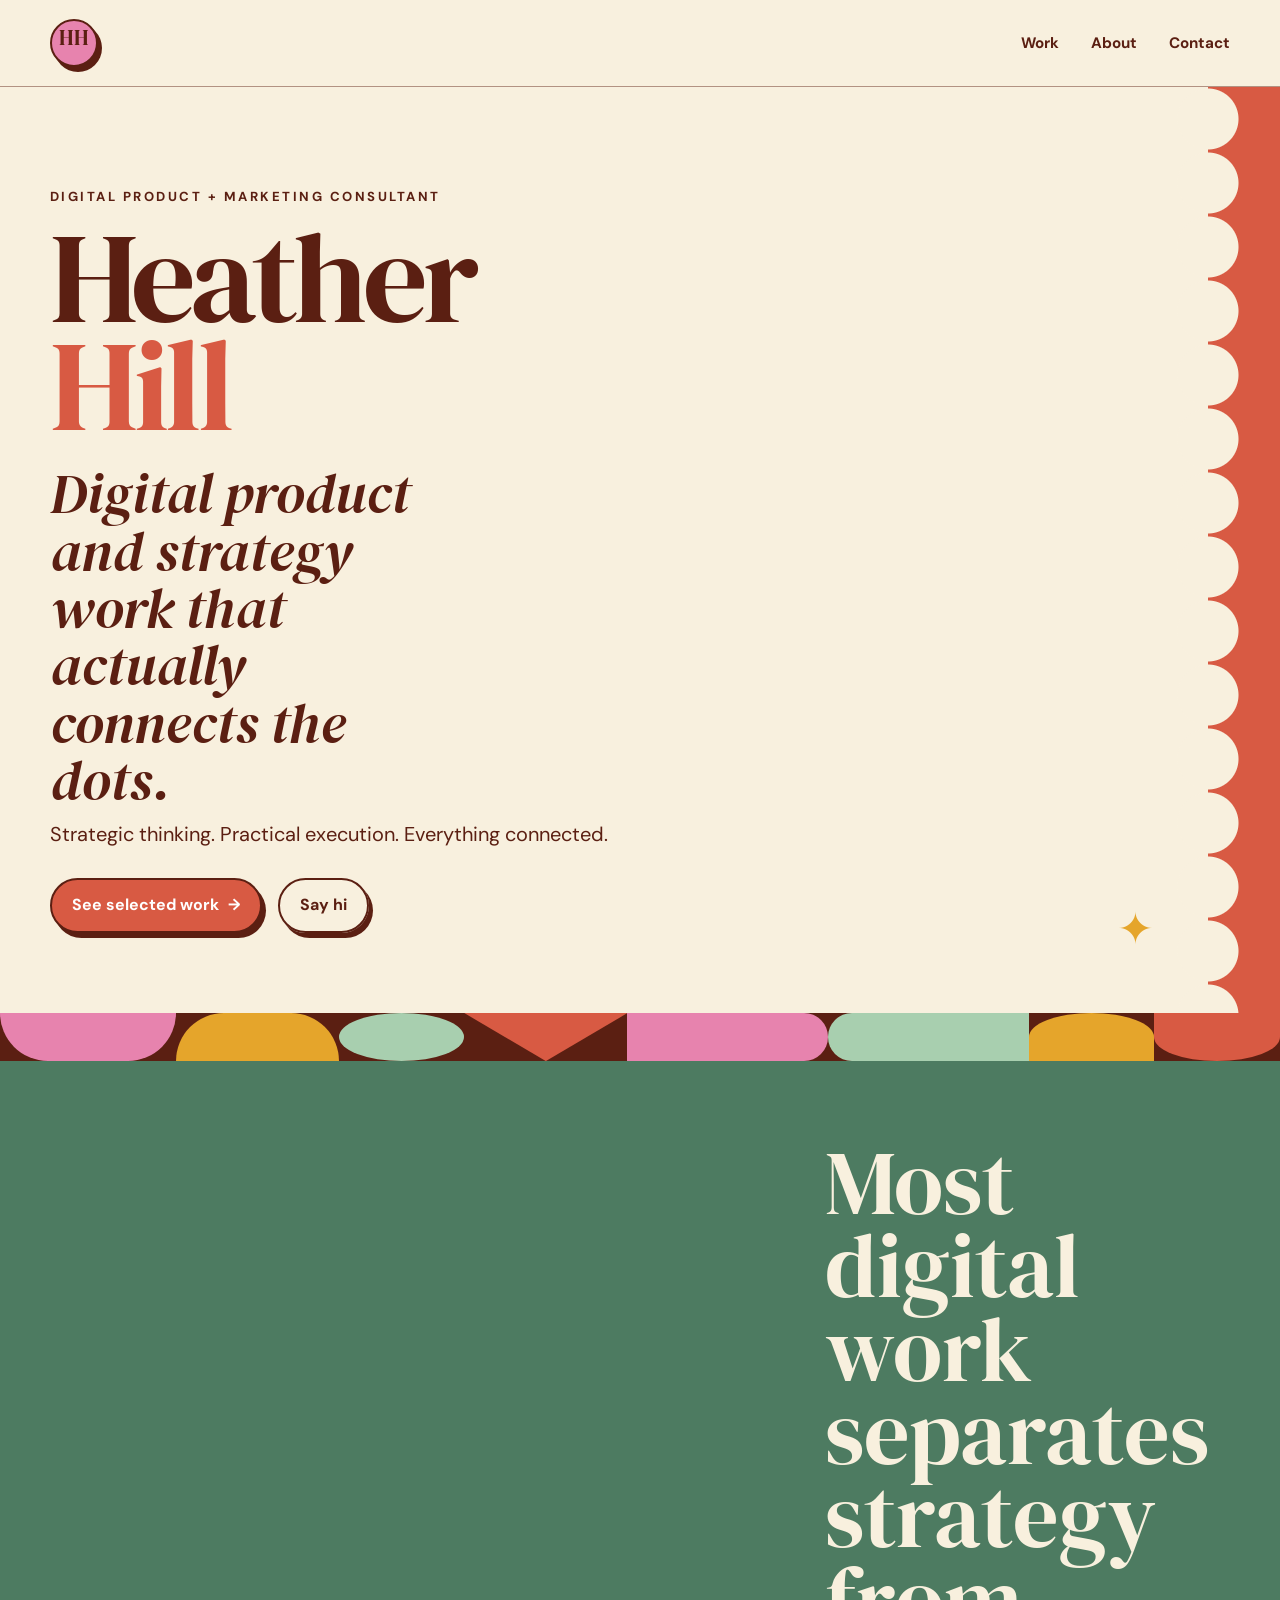
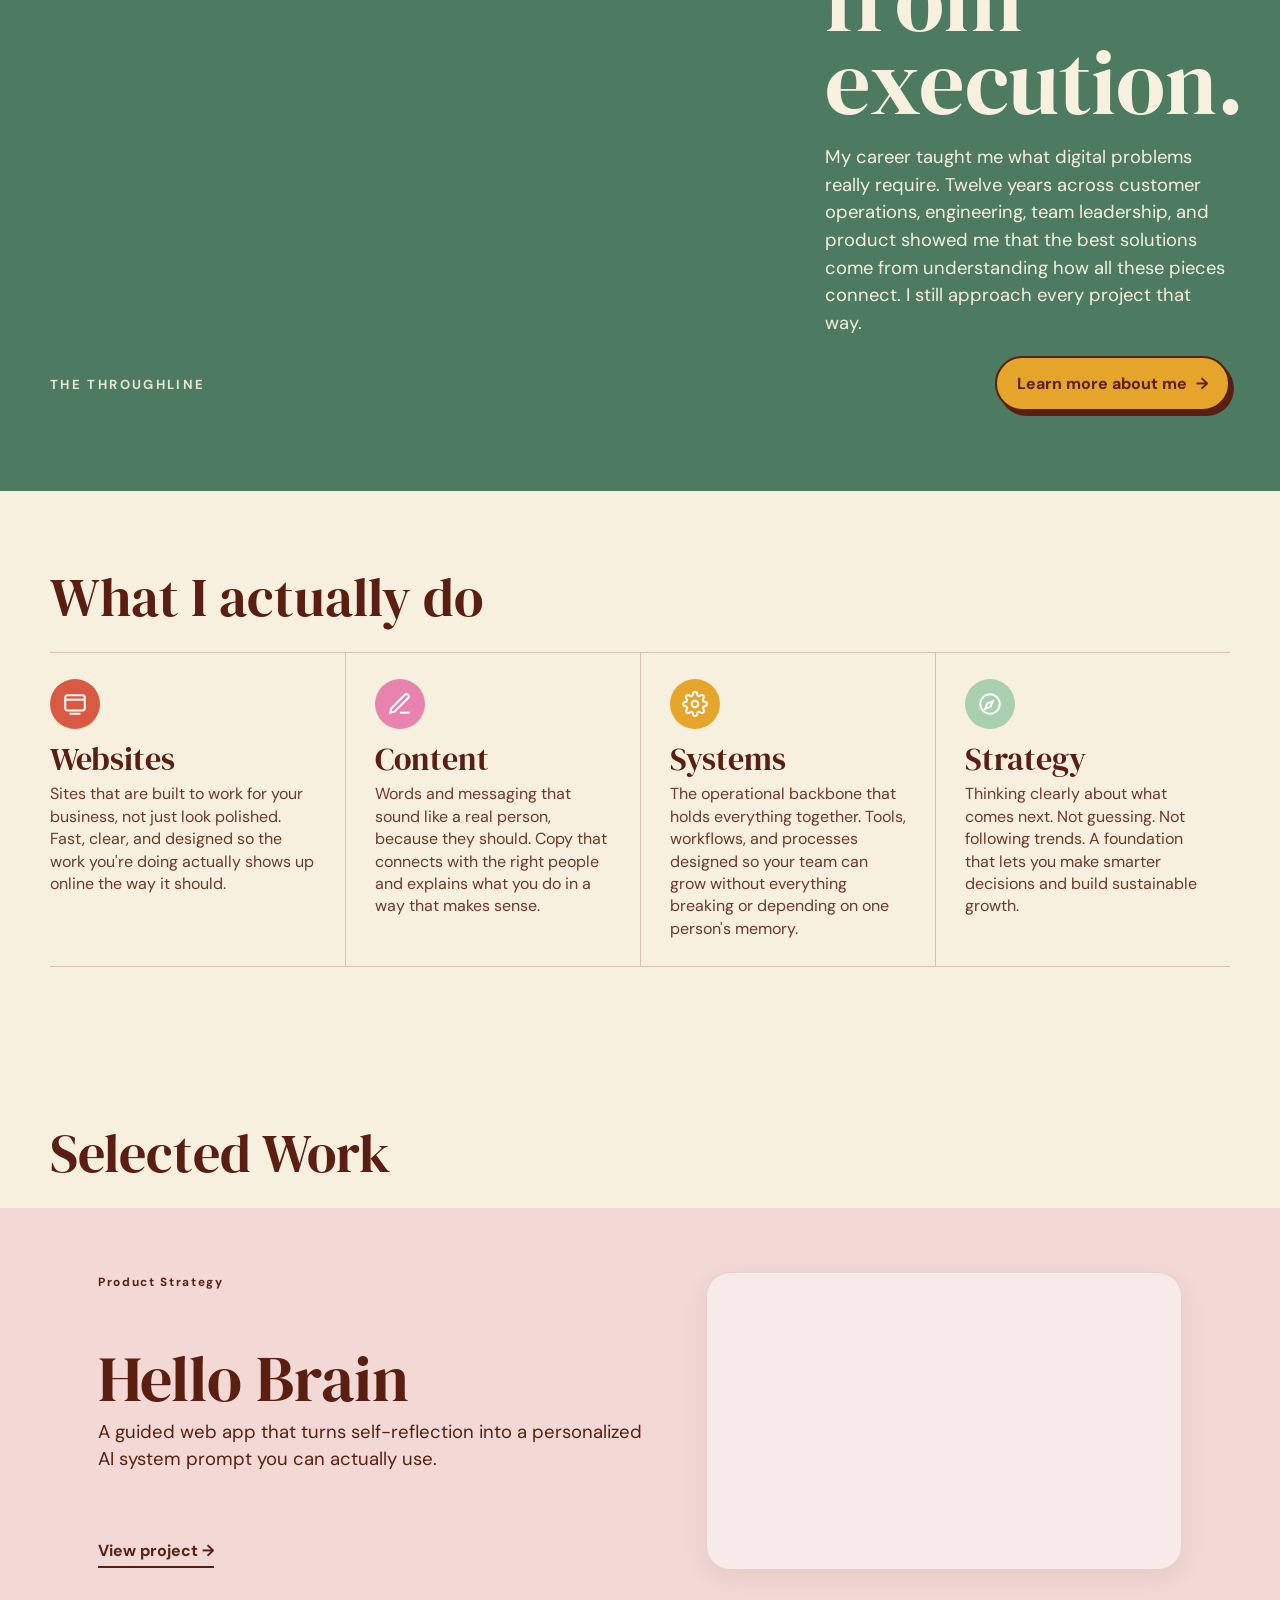
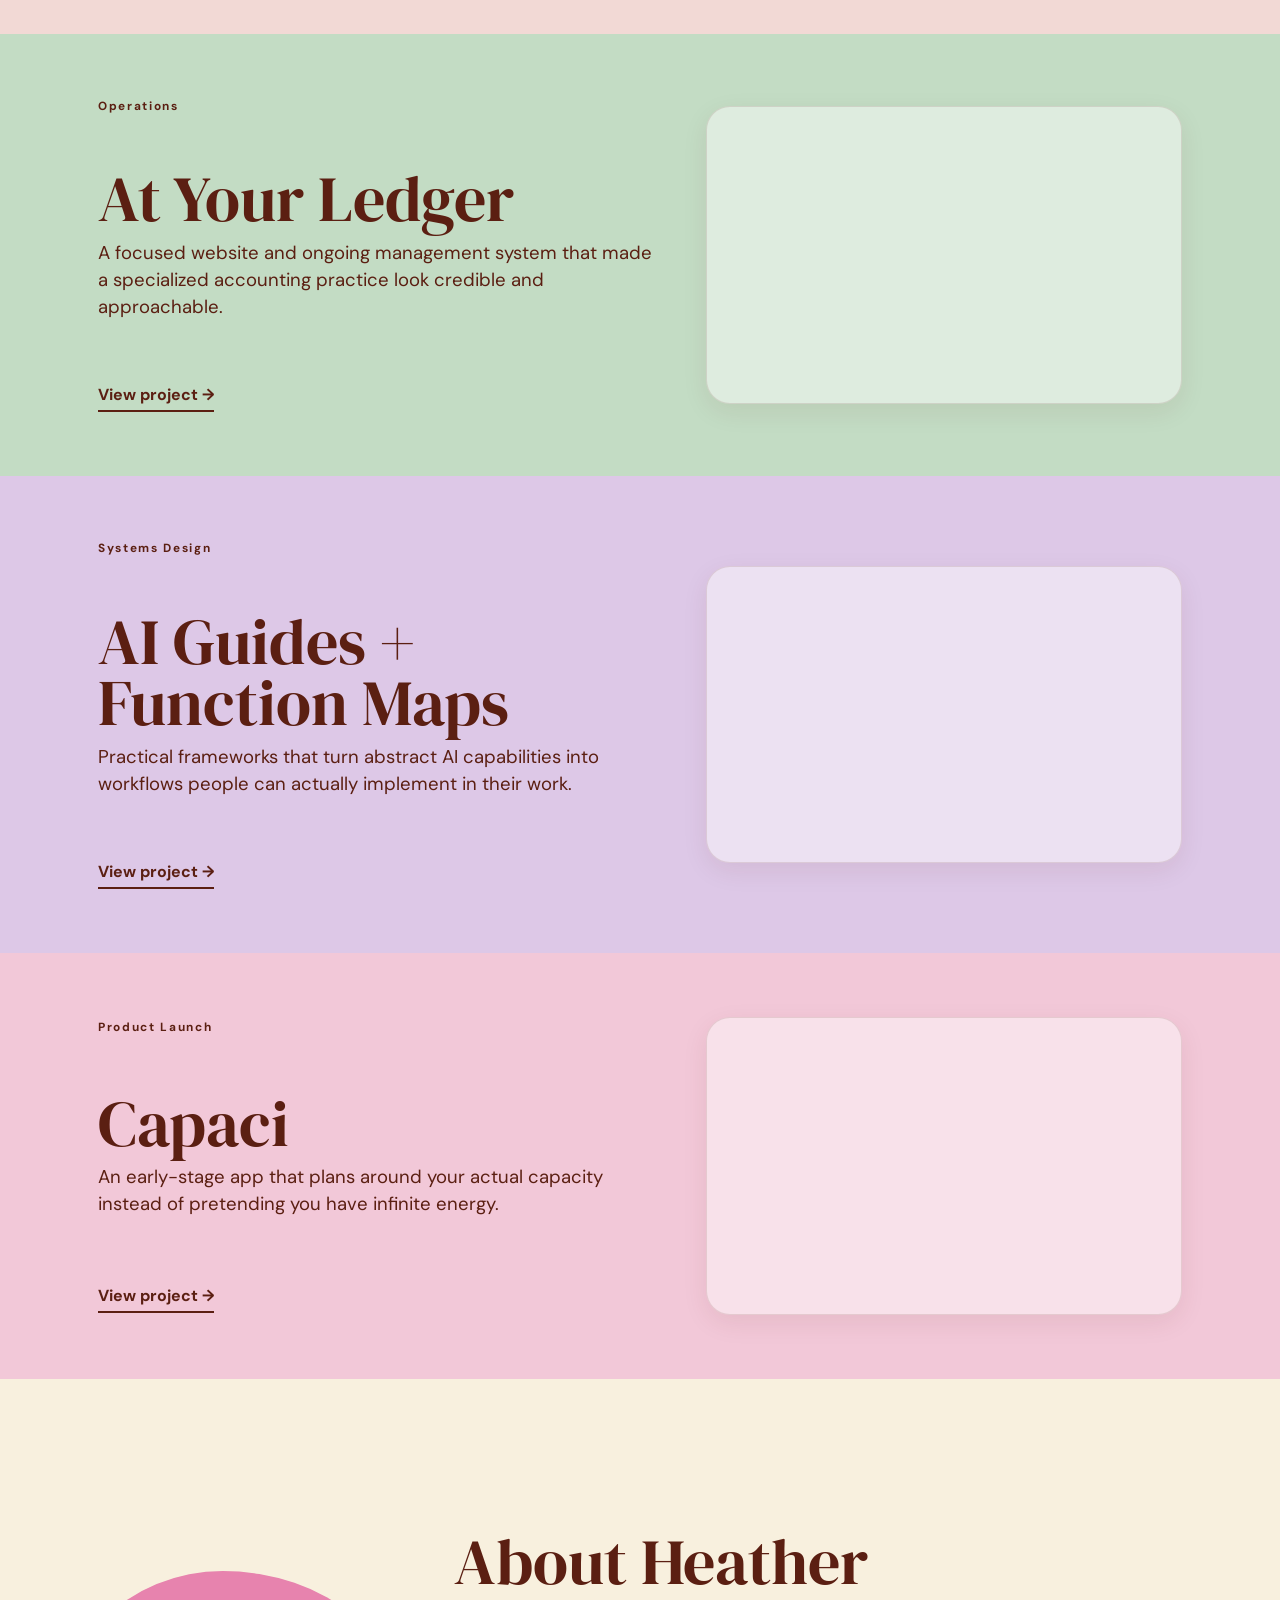
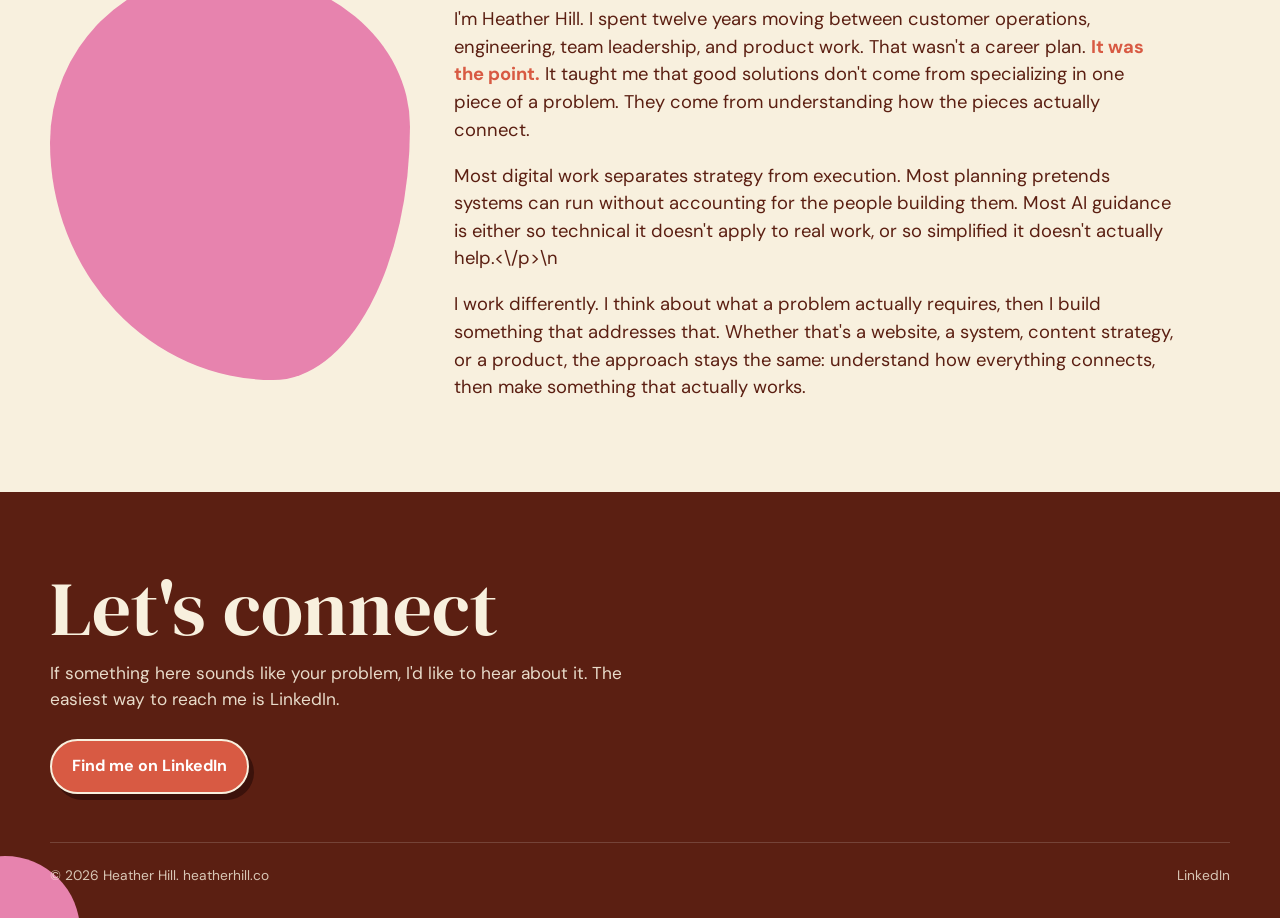
==== commit 9244ab41: "Update hero and throughline messaging" ====
--- a/index.html
+++ b/index.html
@@ -43,8 +43,8 @@
         <div class="hero-copy">
           <span class="hero-label">Digital Product + Marketing Consultant</span>
           <h1>Heather <span class="accent">Hill</span></h1>
-          <p class="hero-tagline">I make digital things work better.</p>
-          <p class="hero-support">I help small businesses untangle their websites, content, and systems so the work they're already doing actually shows up online the way it should.</p>
+          <p class="hero-tagline">Digital product and strategy work that actually connects the dots.</p>
+          <p class="hero-support">Strategic thinking. Practical execution. Everything connected.</p>
           <div class="hero-actions">
             <a href="#work" class="btn">See selected work <span class="arrow" aria-hidden="true">&rarr;</span></a>
             <a href="https://www.linkedin.com/in/hmhill/" class="btn btn-outline" target="_blank" rel="noopener">Say hi</a>
@@ -79,7 +79,7 @@
       <div class="container">
         <span class="throughline-label">The Throughline</span>
         <div class="throughline-body">
-          <h2>Take the complicated thing.<span class="accent">Make it make sense.</span></h2>
+          <h2>Most digital work separates strategy from execution.</h2>
           <p>My career taught me what digital problems really require. Twelve years across customer operations, engineering, team leadership, and product showed me that the best solutions come from understanding how all these pieces connect. I still approach every project that way.</p>
           <div class="throughline-actions">
             <a href="#about" class="btn btn-gold">Learn more about me <span class="arrow" aria-hidden="true">&rarr;</span></a>
--- a/css/styles.css
+++ b/css/styles.css
@@ -48,7 +48,7 @@
 .nav-toggle{display:none}
 
 .hero{position:relative;overflow:hidden;padding:clamp(3.5rem,8vw,6.25rem) 0 clamp(3rem,7vw,5rem);background:var(--cream)}
-.hero .container{display:block}
+.hero .container{display:block;position:static}
 .hero-copy{max-width:720px;position:relative;z-index:2;padding-right:40px}
 .hero-label{display:block;font-size:.82rem;letter-spacing:.19em;text-transform:uppercase;font-weight:700;color:var(--espresso);margin-bottom:1rem}
 .hero-copy h1{font-size:clamp(4.7rem,10vw,8.2rem);letter-spacing:-.035em;line-height:.85;max-width:7ch}
@@ -57,9 +57,10 @@
 .hero-support{font-size:clamp(1rem,1.8vw,1.25rem);line-height:1.45;max-width:610px;margin:.65rem 0 0}
 .hero-actions{display:flex;gap:16px;flex-wrap:wrap;margin-top:1.8rem}
 .hero-actions .btn:first-child{background:var(--rust);color:#fff}
-.hero-visual{position:absolute;inset:0 0 0 auto;width:104px;pointer-events:none;z-index:1;background:var(--rust);clip-path:polygon(100% 0,100% 100%,25% 100%,25% 95%,55% 90%,25% 84%,55% 78%,25% 72%,55% 66%,25% 60%,55% 54%,25% 48%,55% 42%,25% 36%,55% 30%,25% 24%,55% 18%,25% 12%,55% 6%,25% 0)}
+.hero-visual{position:absolute;top:0;right:0;bottom:0;width:72px;pointer-events:none;z-index:1;background:var(--rust);overflow:visible}
+.hero-visual::before{content:'';position:absolute;left:-32px;top:0;bottom:0;width:64px;background:radial-gradient(circle at 32px 32px,var(--cream) 0 30px,transparent 31px) 0 0/64px 64px repeat-y}
 .hero-visual svg{display:none}
-.hero::after{content:'✦';position:absolute;right:138px;bottom:64px;color:var(--gold);font-size:44px;line-height:1}
+.hero::after{content:'✦';position:absolute;right:126px;bottom:62px;color:var(--gold);font-size:44px;line-height:1;z-index:2}
 
 .stripe-band{height:48px;background:var(--espresso);display:flex;align-items:stretch;gap:0;padding:0;margin:0;max-width:none;overflow:hidden}
 .stripe-band .bar{border-radius:0;min-width:0;height:100%!important}
@@ -144,7 +145,8 @@
   .hero-copy h1{font-size:clamp(4rem,16vw,6rem)}
   .hero-tagline{font-size:clamp(2rem,8vw,3rem)}
   .hero-visual{width:54px}
-  .hero::after{right:72px;bottom:38px;font-size:32px}
+  .hero-visual::before{left:-24px;width:48px;background:radial-gradient(circle at 24px 24px,var(--cream) 0 22px,transparent 23px) 0 0/48px 48px repeat-y}
+  .hero::after{right:92px;bottom:38px;font-size:32px}
   .stripe-band{height:38px}
   .throughline .container{grid-template-columns:1fr;gap:1.5rem}
   .throughline-actions{justify-content:flex-start}
@@ -167,6 +169,7 @@
   .hero-copy h1{font-size:clamp(3.9rem,20vw,5rem)}
   .hero-support{font-size:1rem}
   .hero-visual{width:42px}
+  .hero-visual::before{left:-19px;width:38px;background:radial-gradient(circle at 19px 19px,var(--cream) 0 17px,transparent 18px) 0 0/38px 38px repeat-y}
   .hero::after{display:none}
   .hero-actions{gap:12px}
   .btn{padding:.75rem 1rem;box-shadow:3px 4px 0 var(--espresso)}
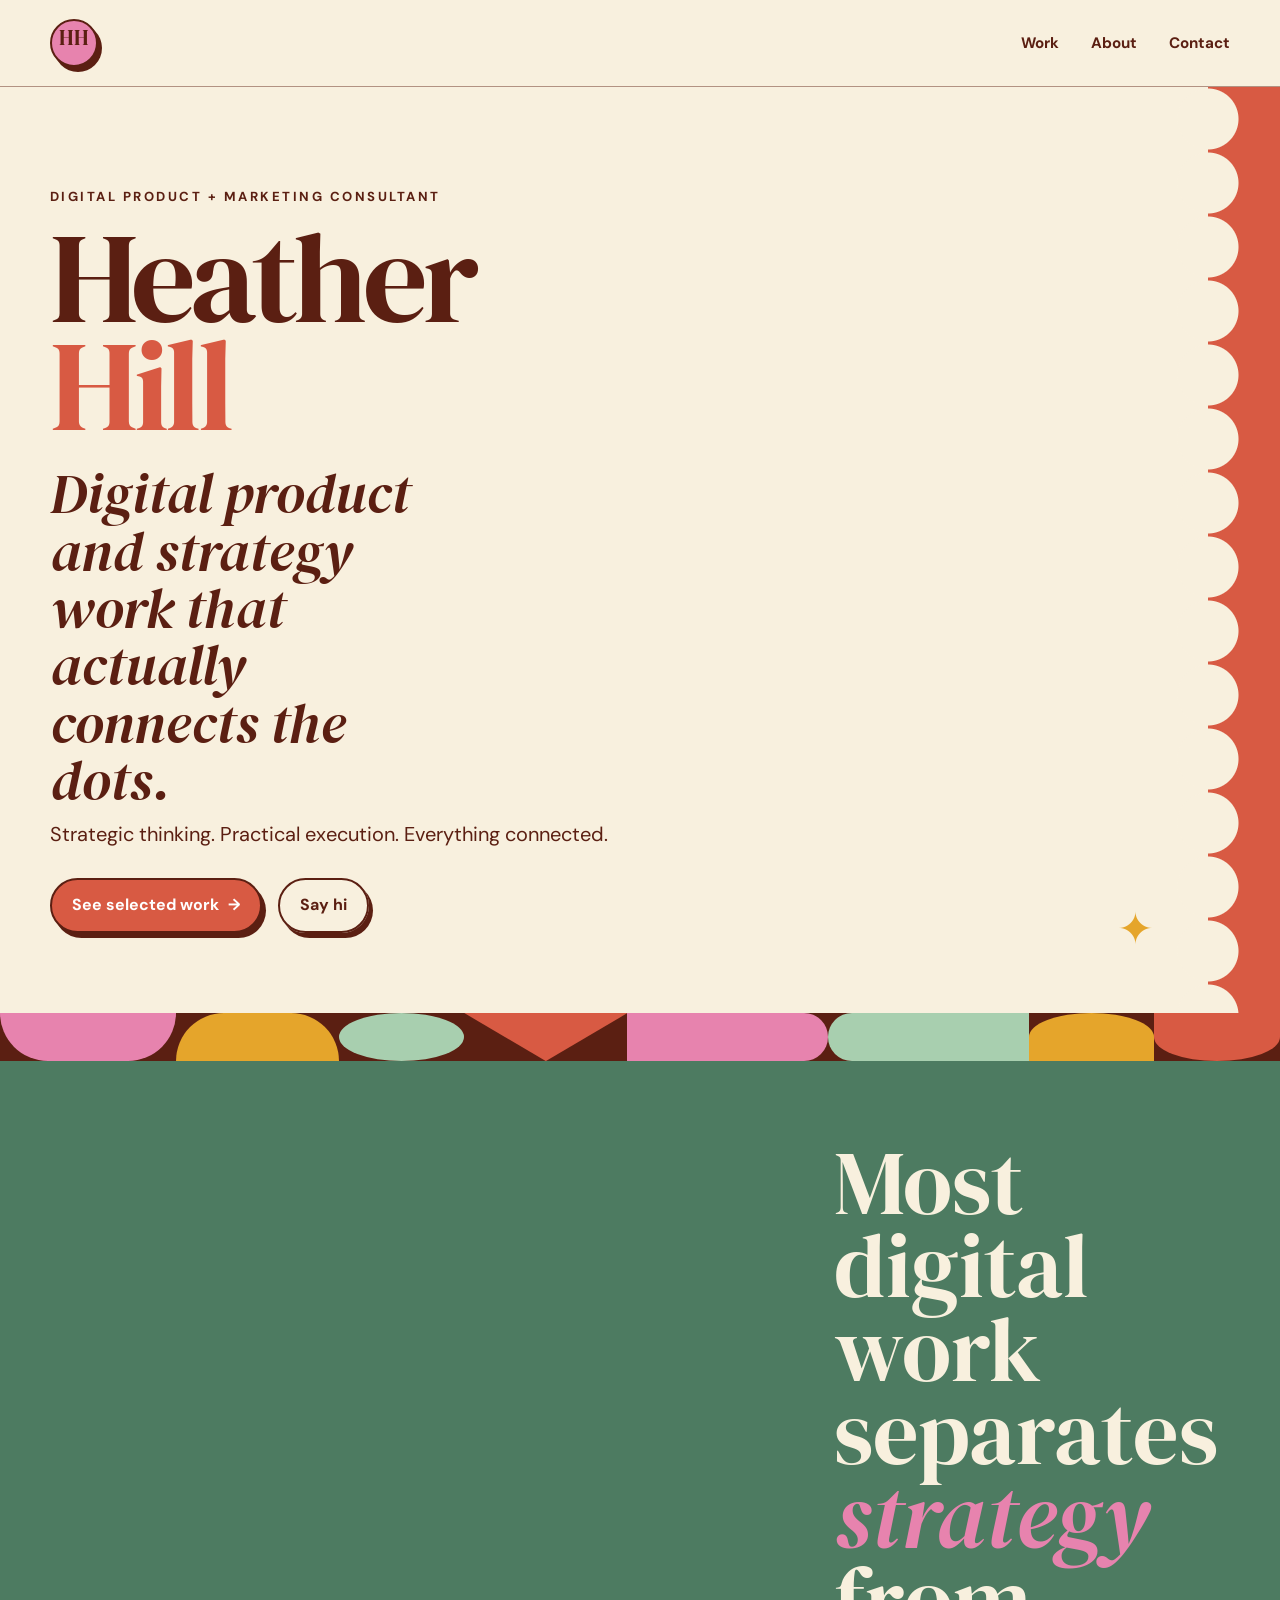
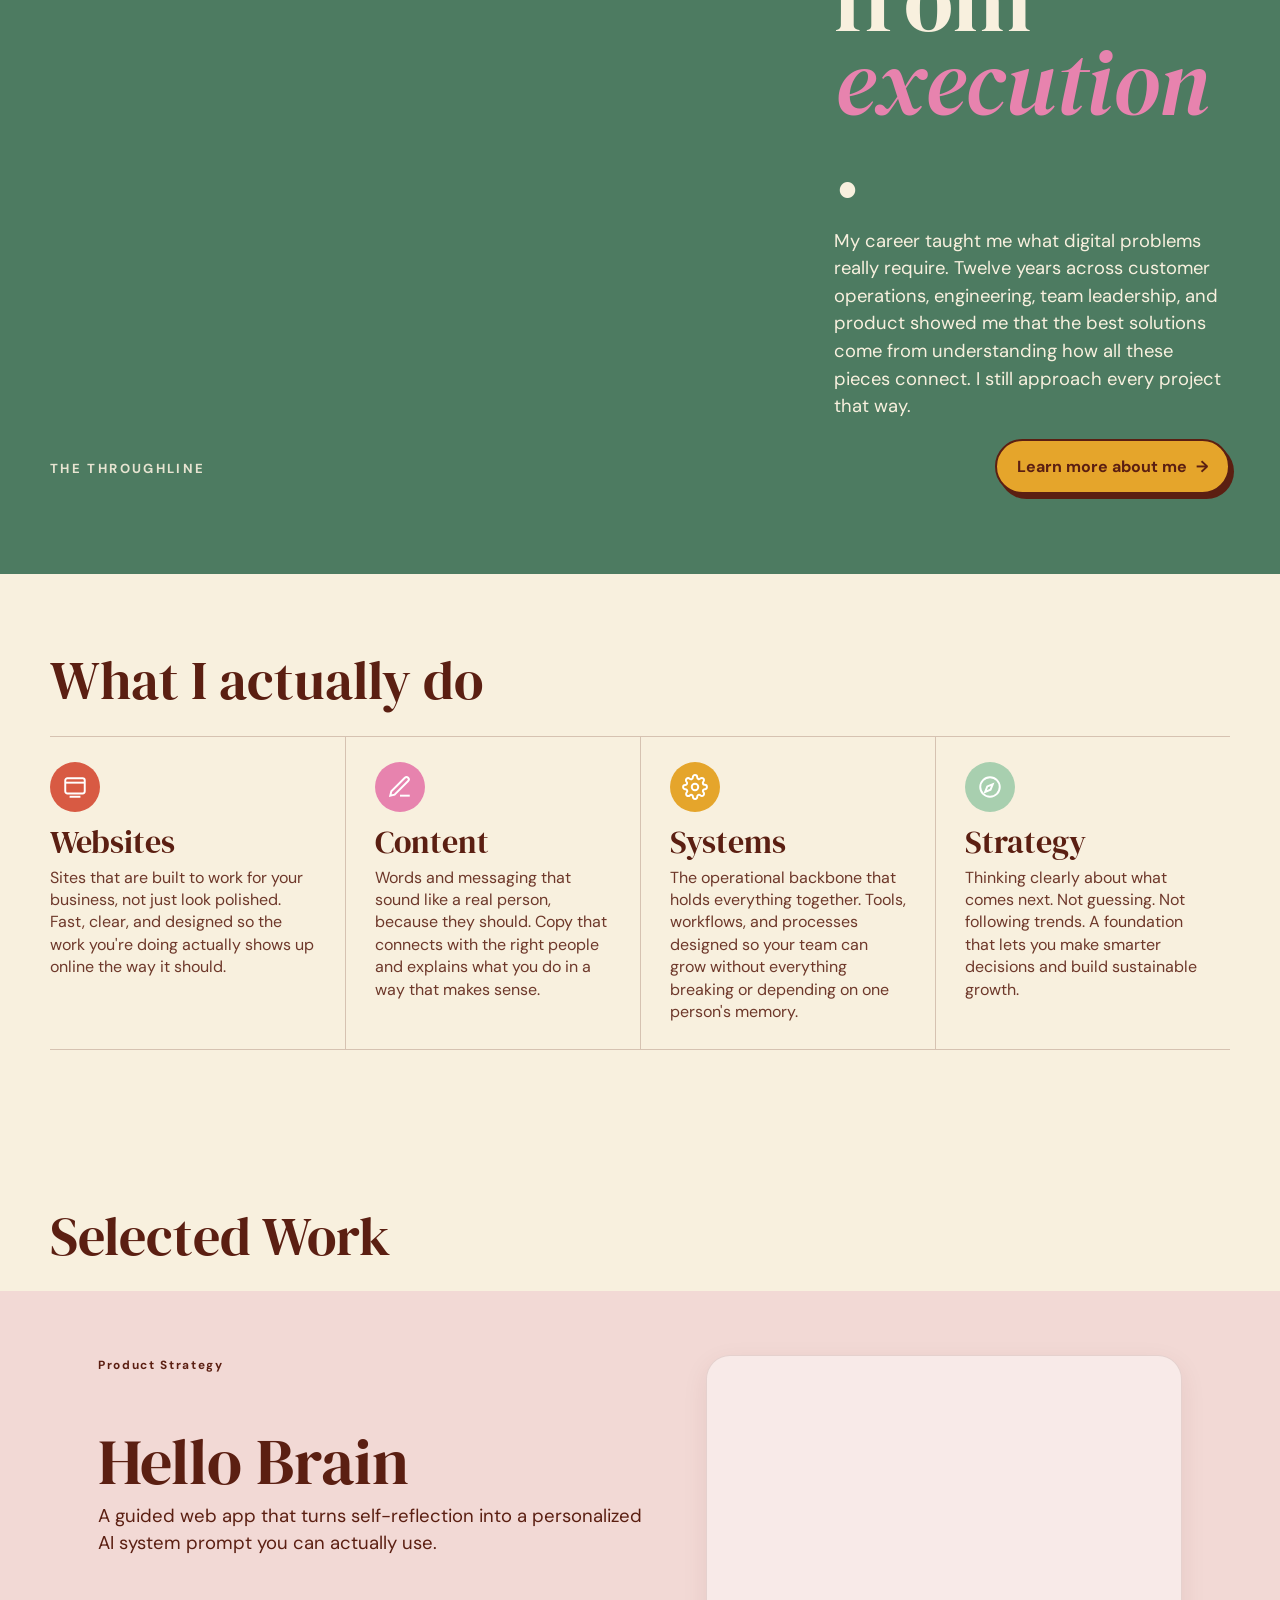
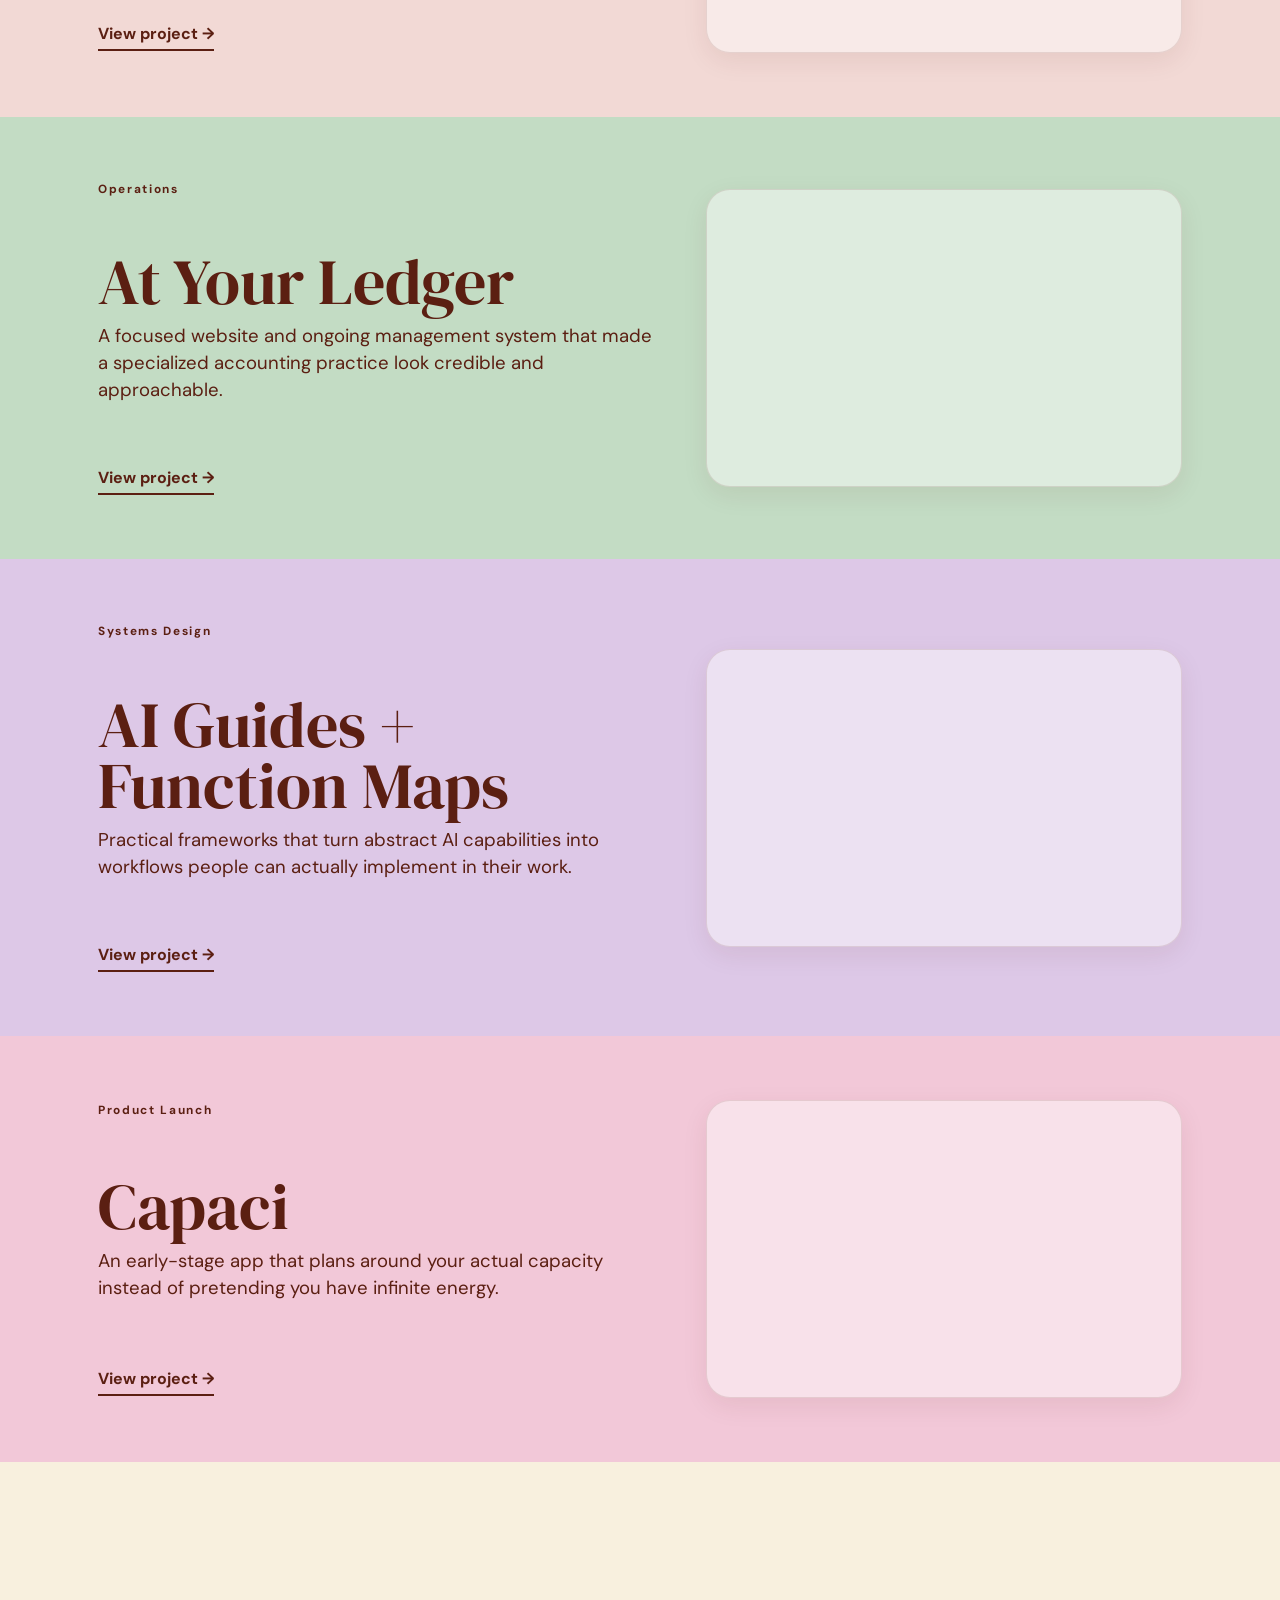
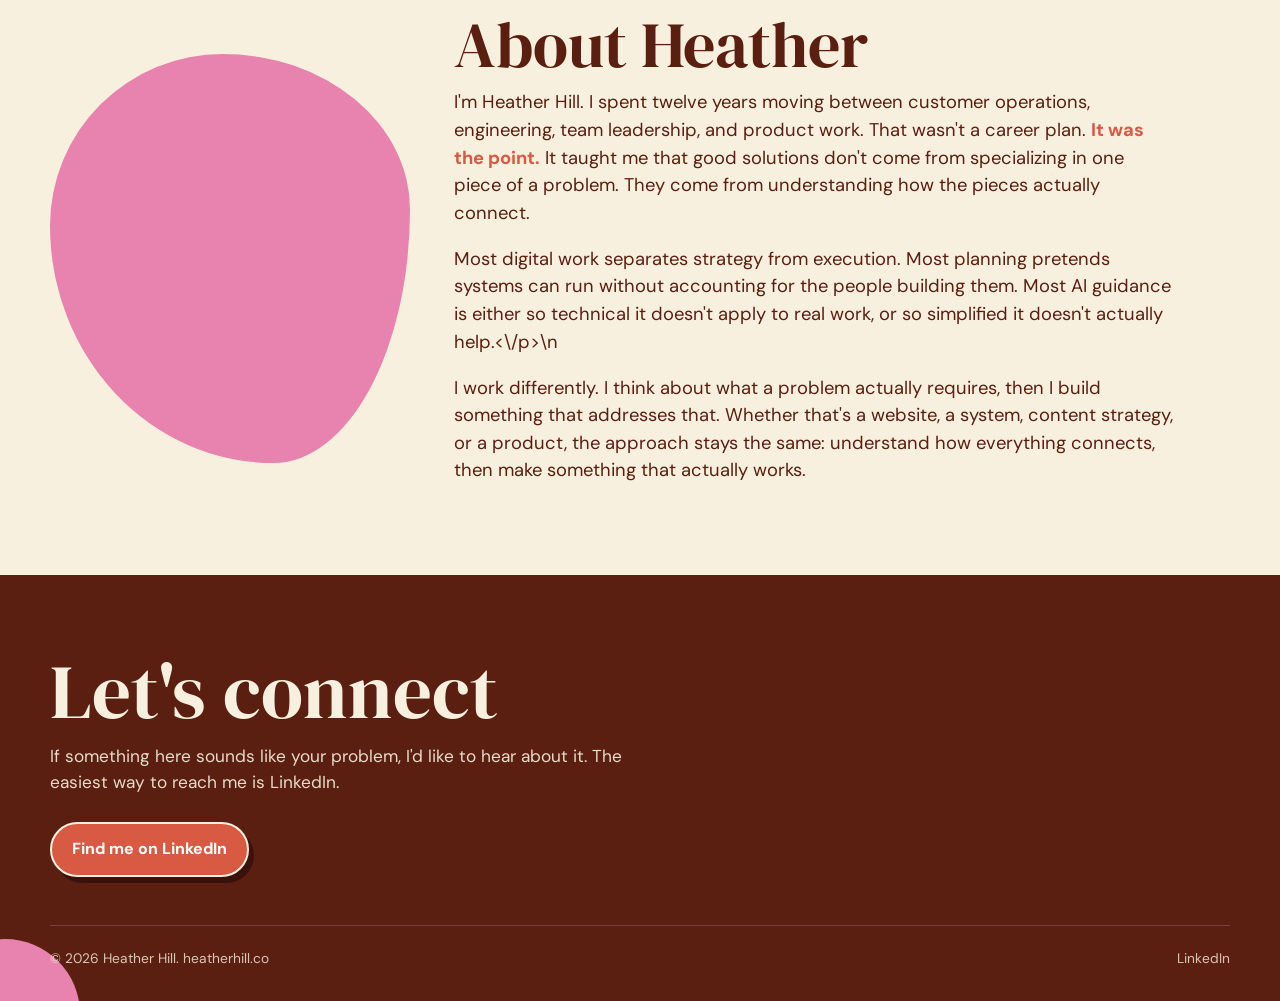
==== commit 0f10ad34: "Accent strategy and execution in throughline heading" ====
--- a/index.html
+++ b/index.html
@@ -79,7 +79,7 @@
       <div class="container">
         <span class="throughline-label">The Throughline</span>
         <div class="throughline-body">
-          <h2>Most digital work separates strategy from execution.</h2>
+          <h2>Most digital work separates <span class="accent">strategy</span> from <span class="accent">execution</span>.</h2>
           <p>My career taught me what digital problems really require. Twelve years across customer operations, engineering, team leadership, and product showed me that the best solutions come from understanding how all these pieces connect. I still approach every project that way.</p>
           <div class="throughline-actions">
             <a href="#about" class="btn btn-gold">Learn more about me <span class="arrow" aria-hidden="true">&rarr;</span></a>
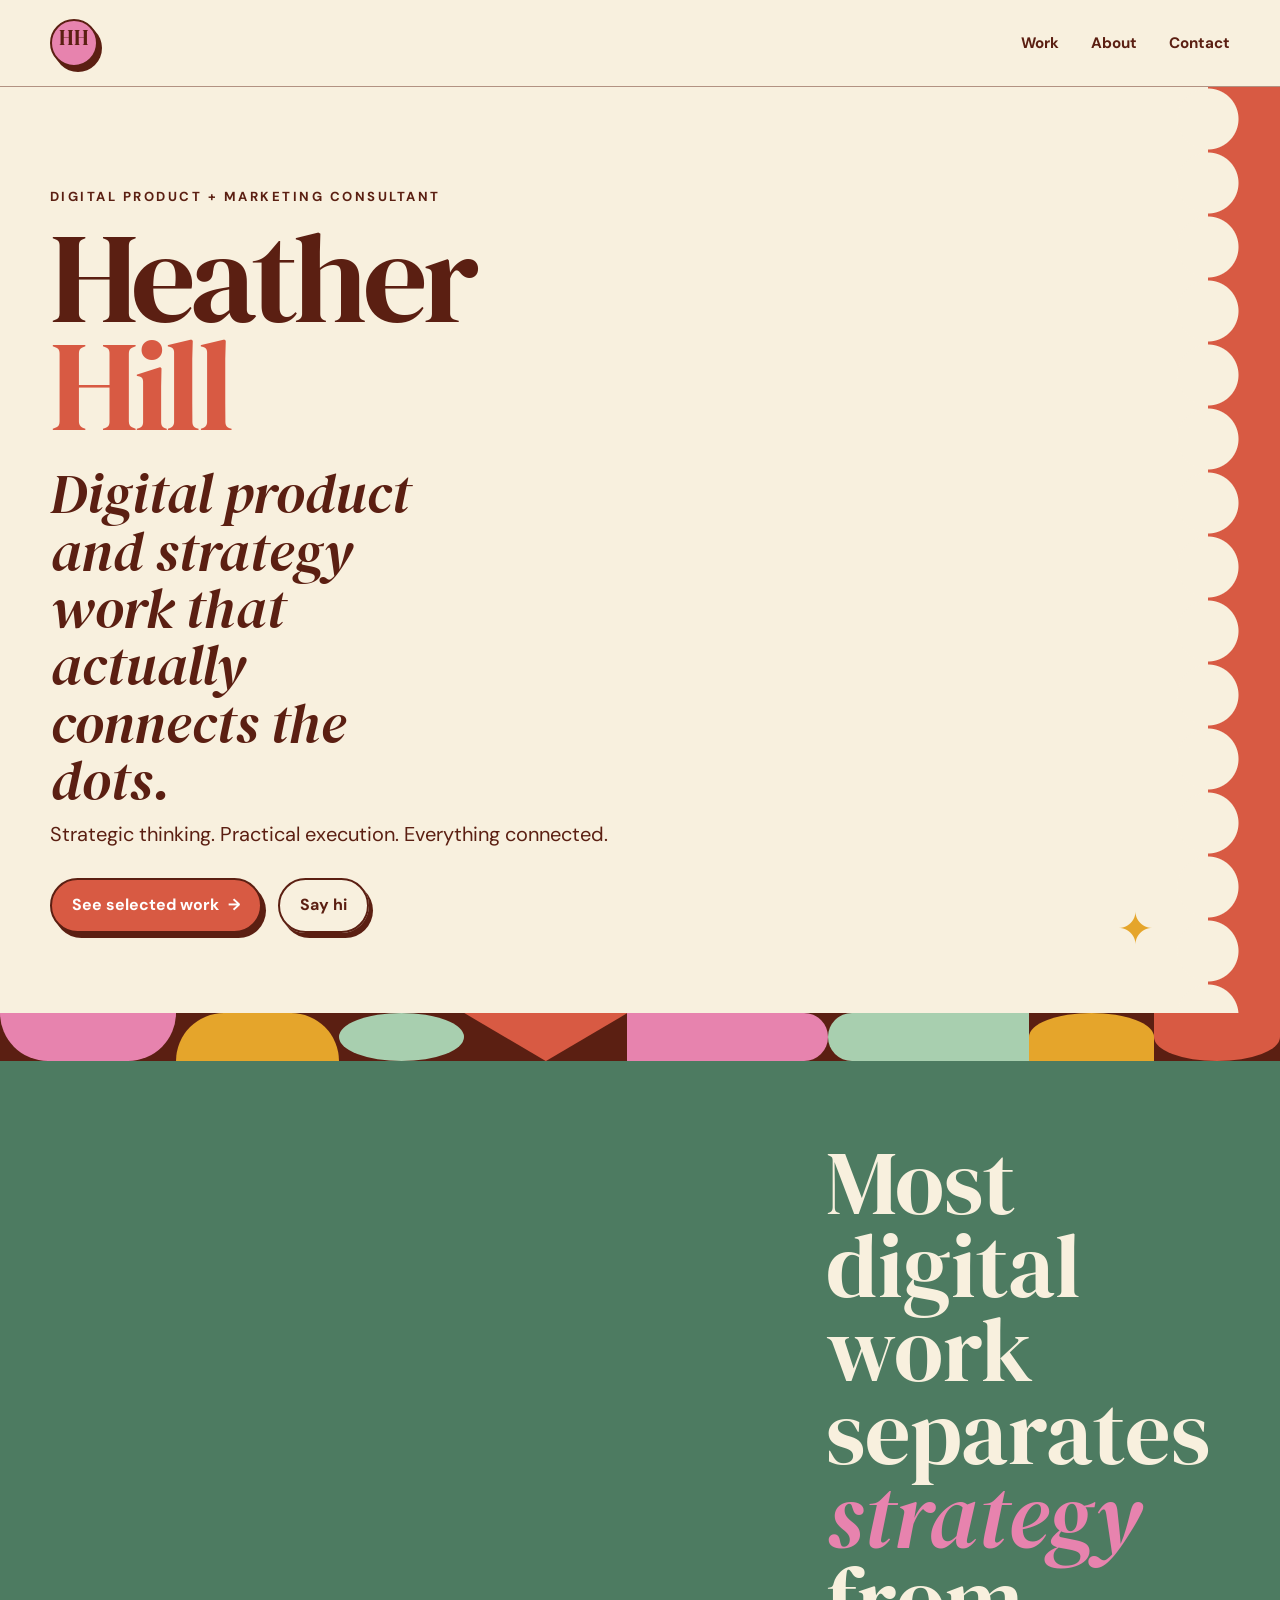
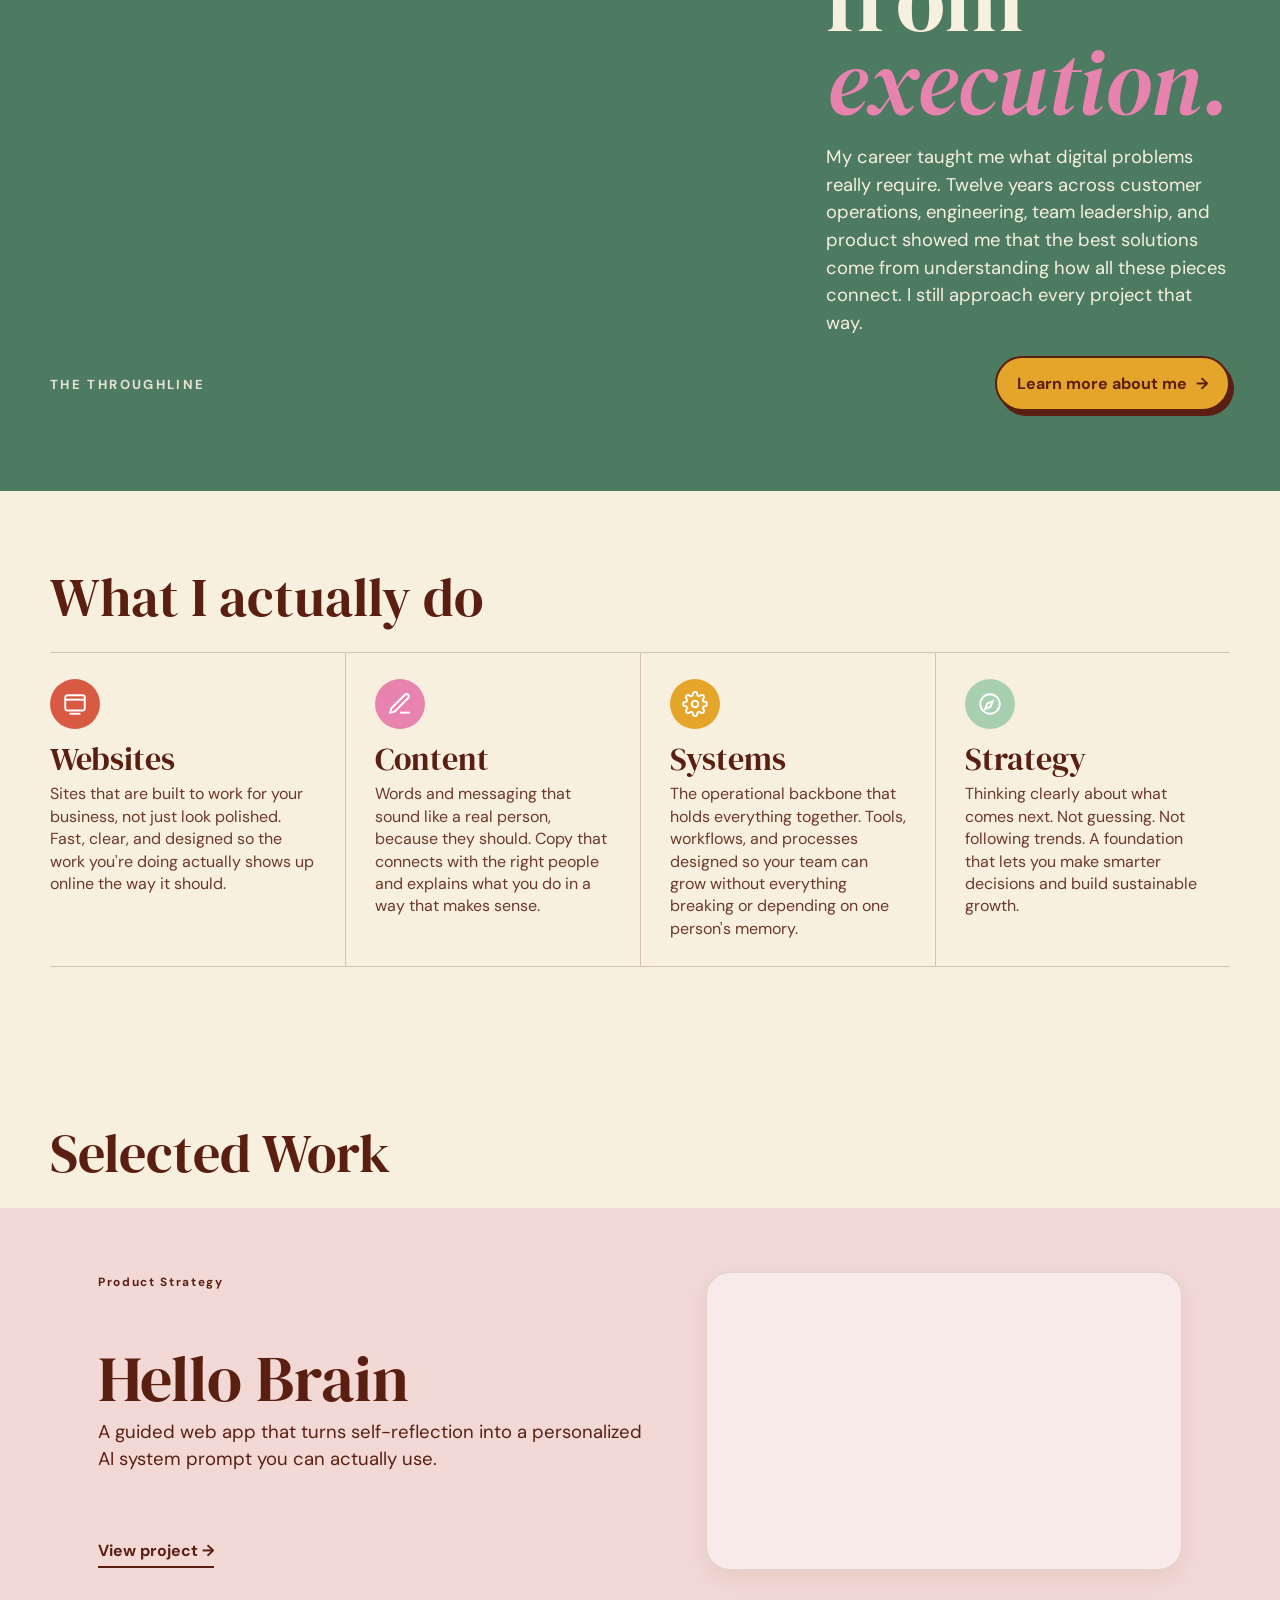
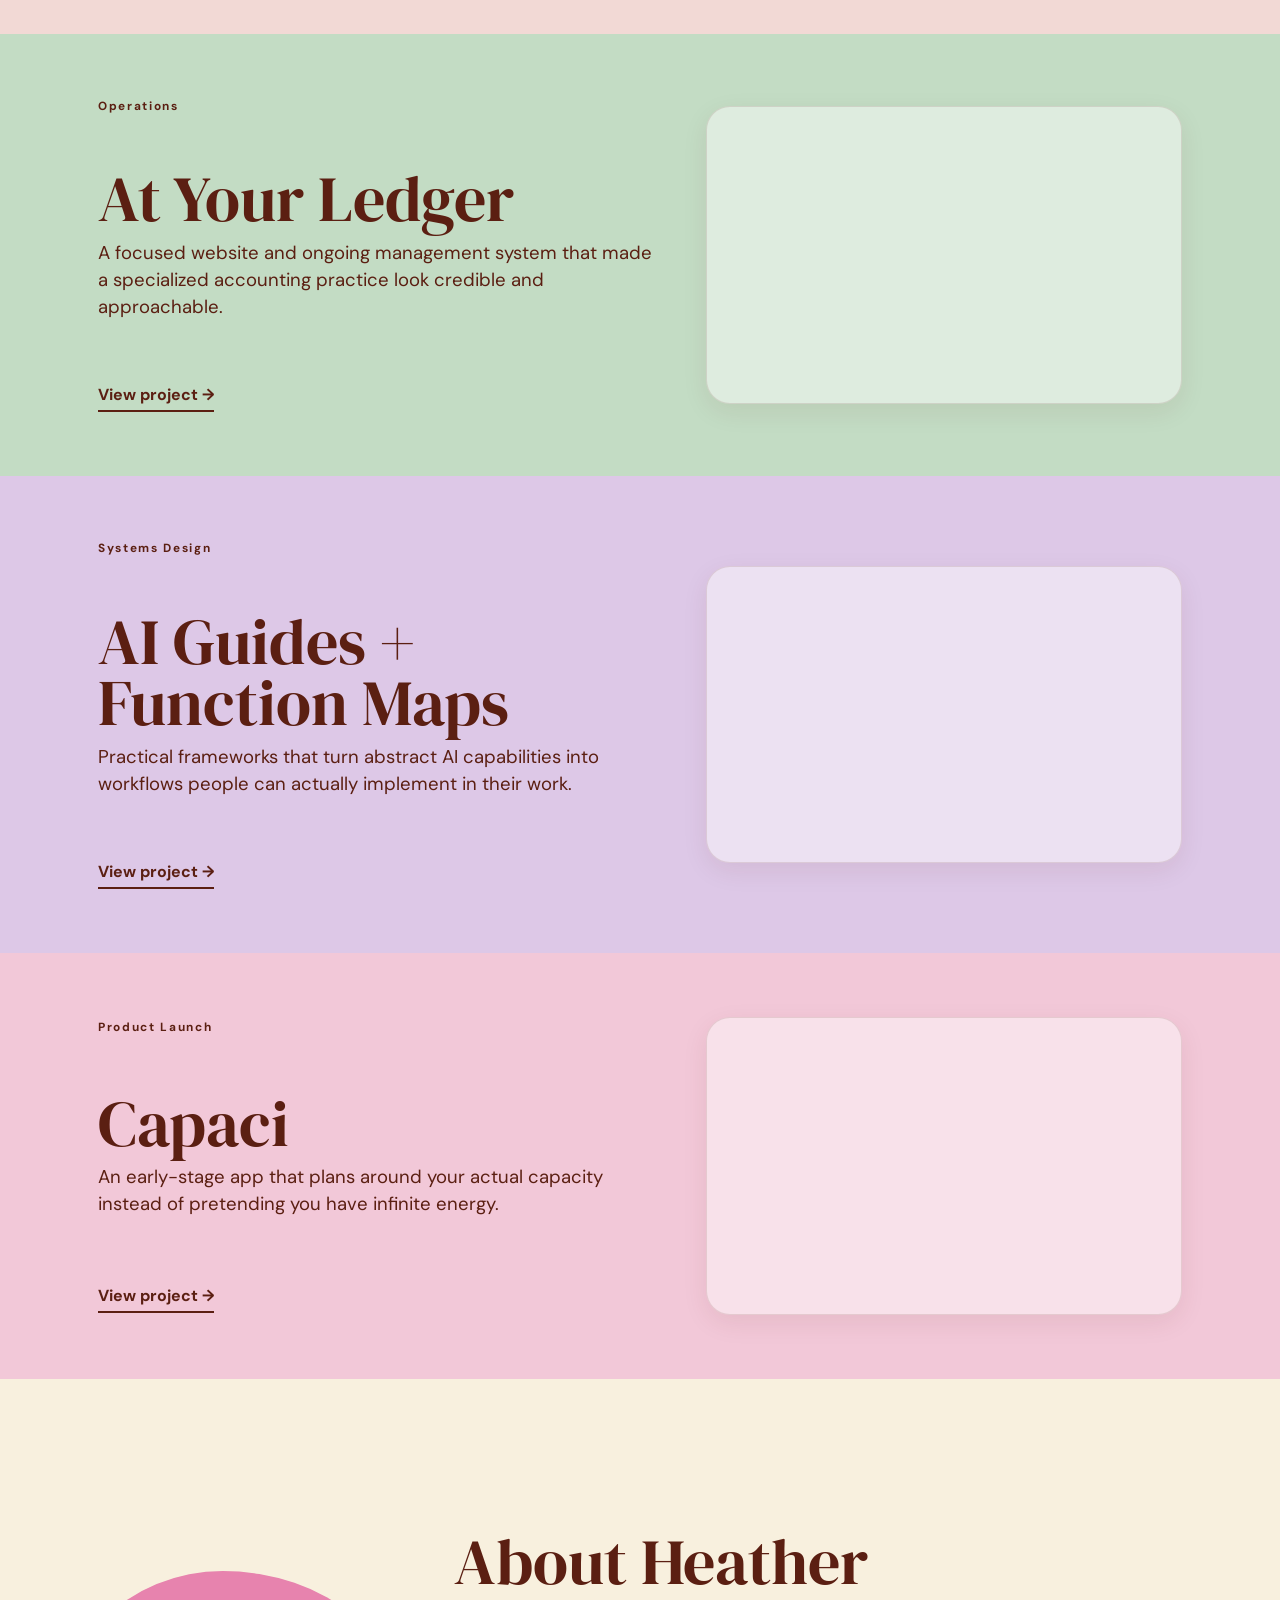
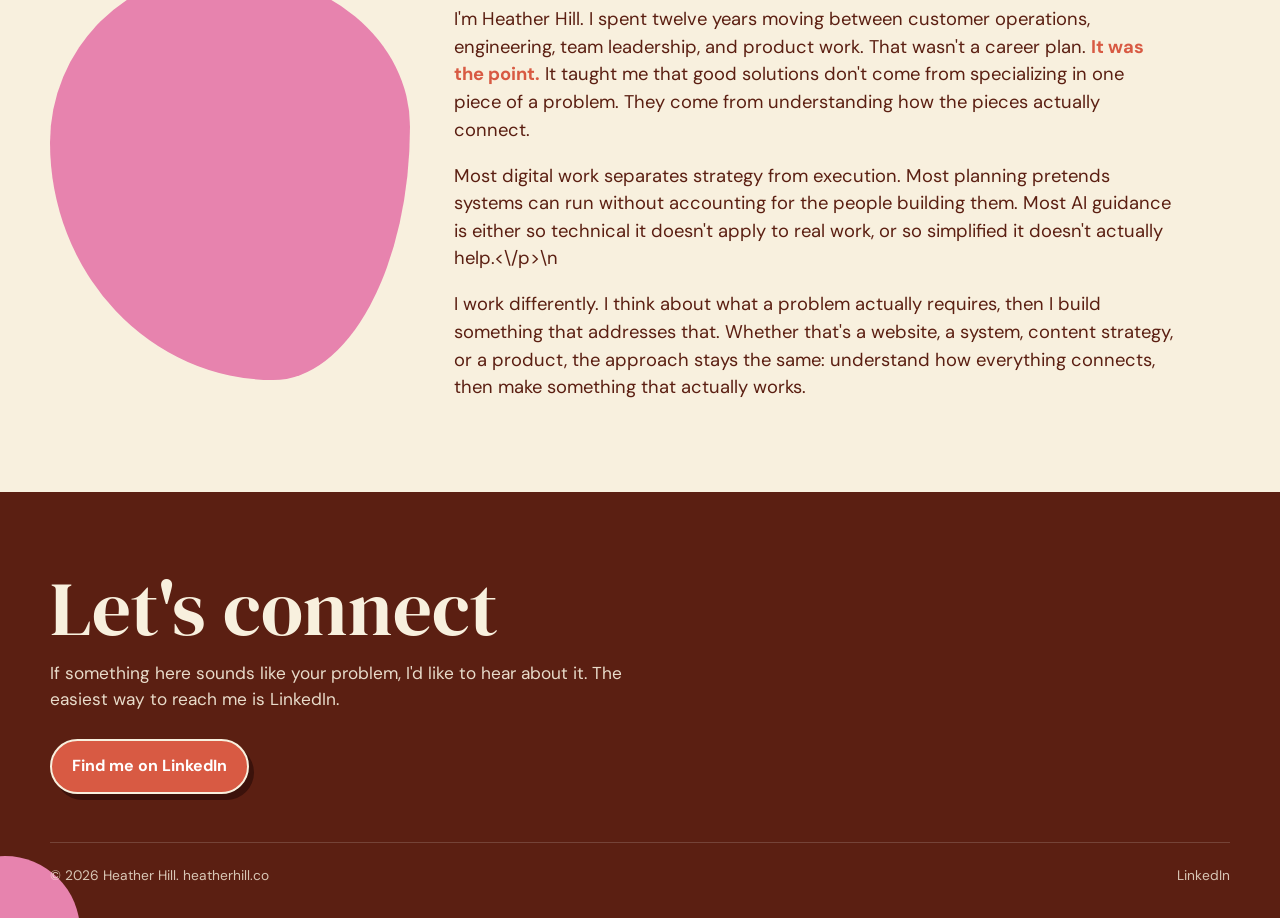
==== commit cbe3d24f: "Include period in execution accent styling" ====
--- a/index.html
+++ b/index.html
@@ -79,7 +79,7 @@
       <div class="container">
         <span class="throughline-label">The Throughline</span>
         <div class="throughline-body">
-          <h2>Most digital work separates <span class="accent">strategy</span> from <span class="accent">execution</span>.</h2>
+          <h2>Most digital work separates <span class="accent">strategy</span> from <span class="accent">execution.</span></h2>
           <p>My career taught me what digital problems really require. Twelve years across customer operations, engineering, team leadership, and product showed me that the best solutions come from understanding how all these pieces connect. I still approach every project that way.</p>
           <div class="throughline-actions">
             <a href="#about" class="btn btn-gold">Learn more about me <span class="arrow" aria-hidden="true">&rarr;</span></a>
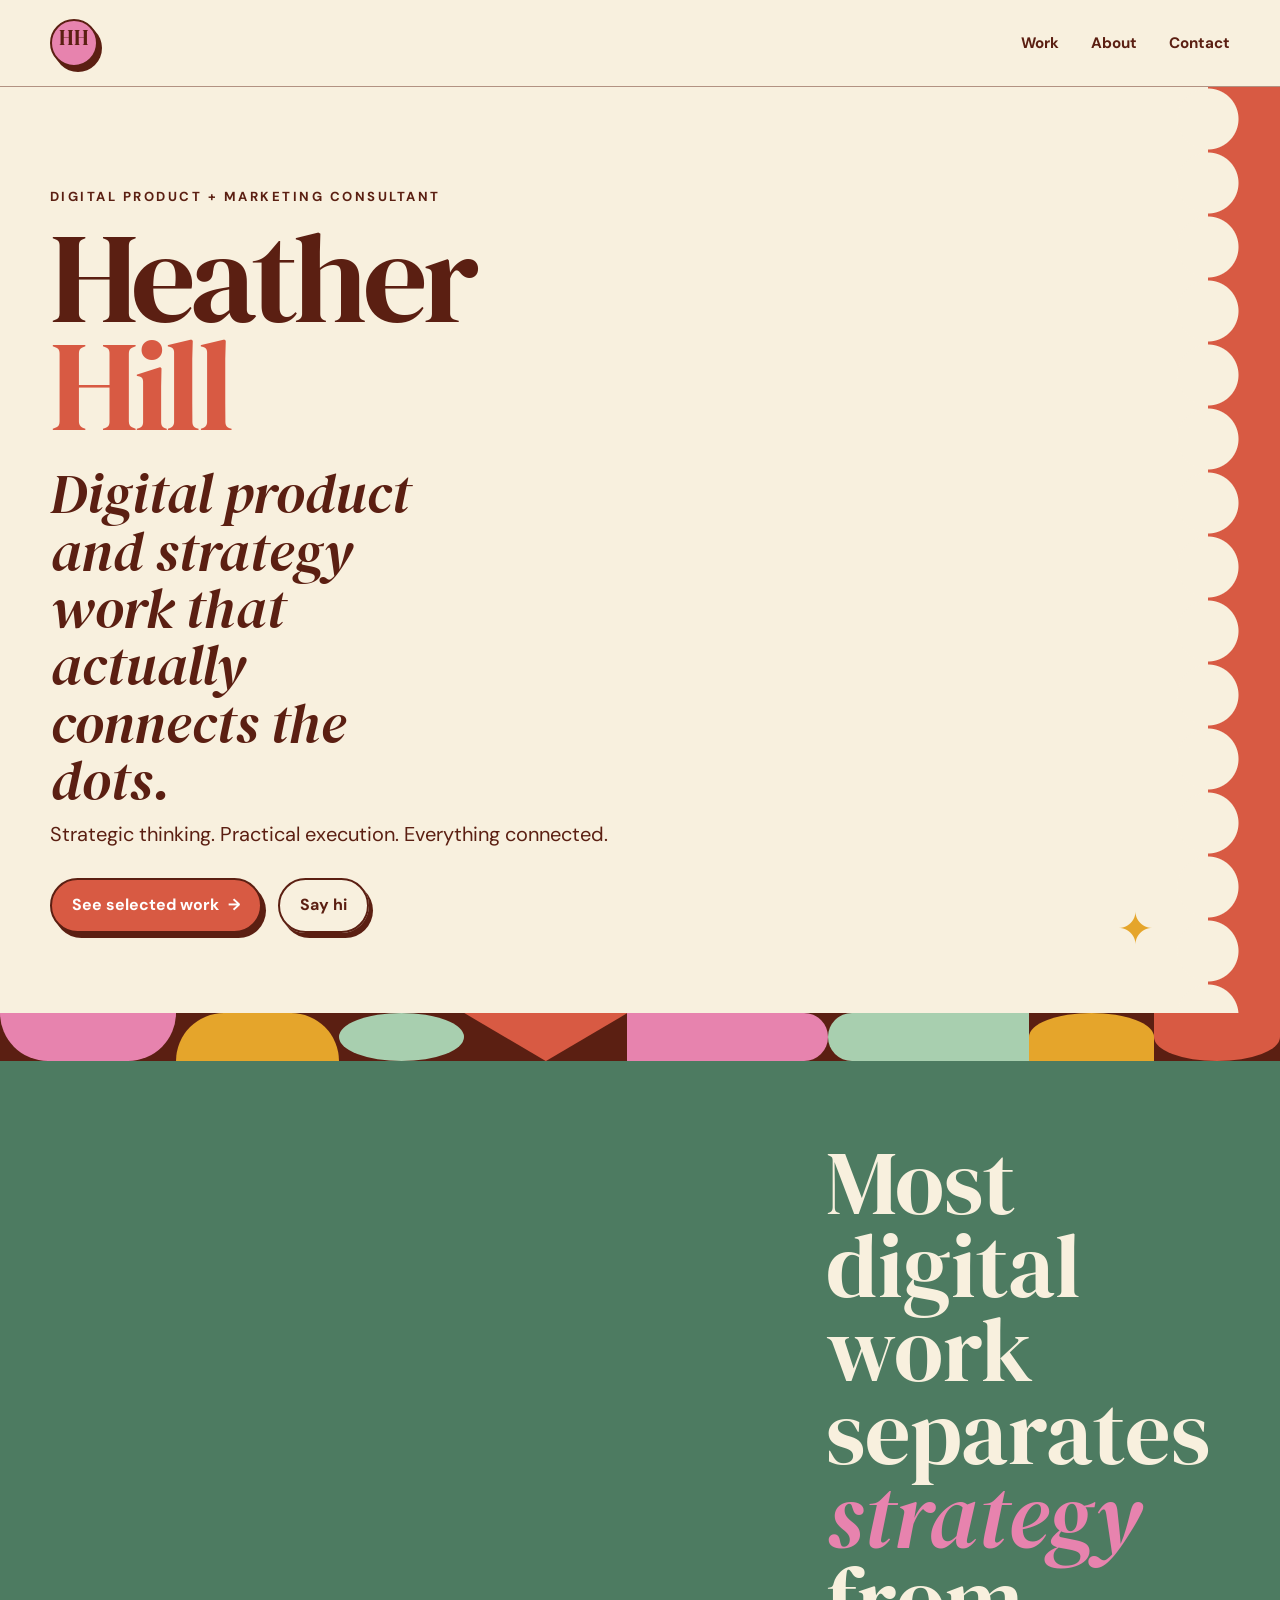
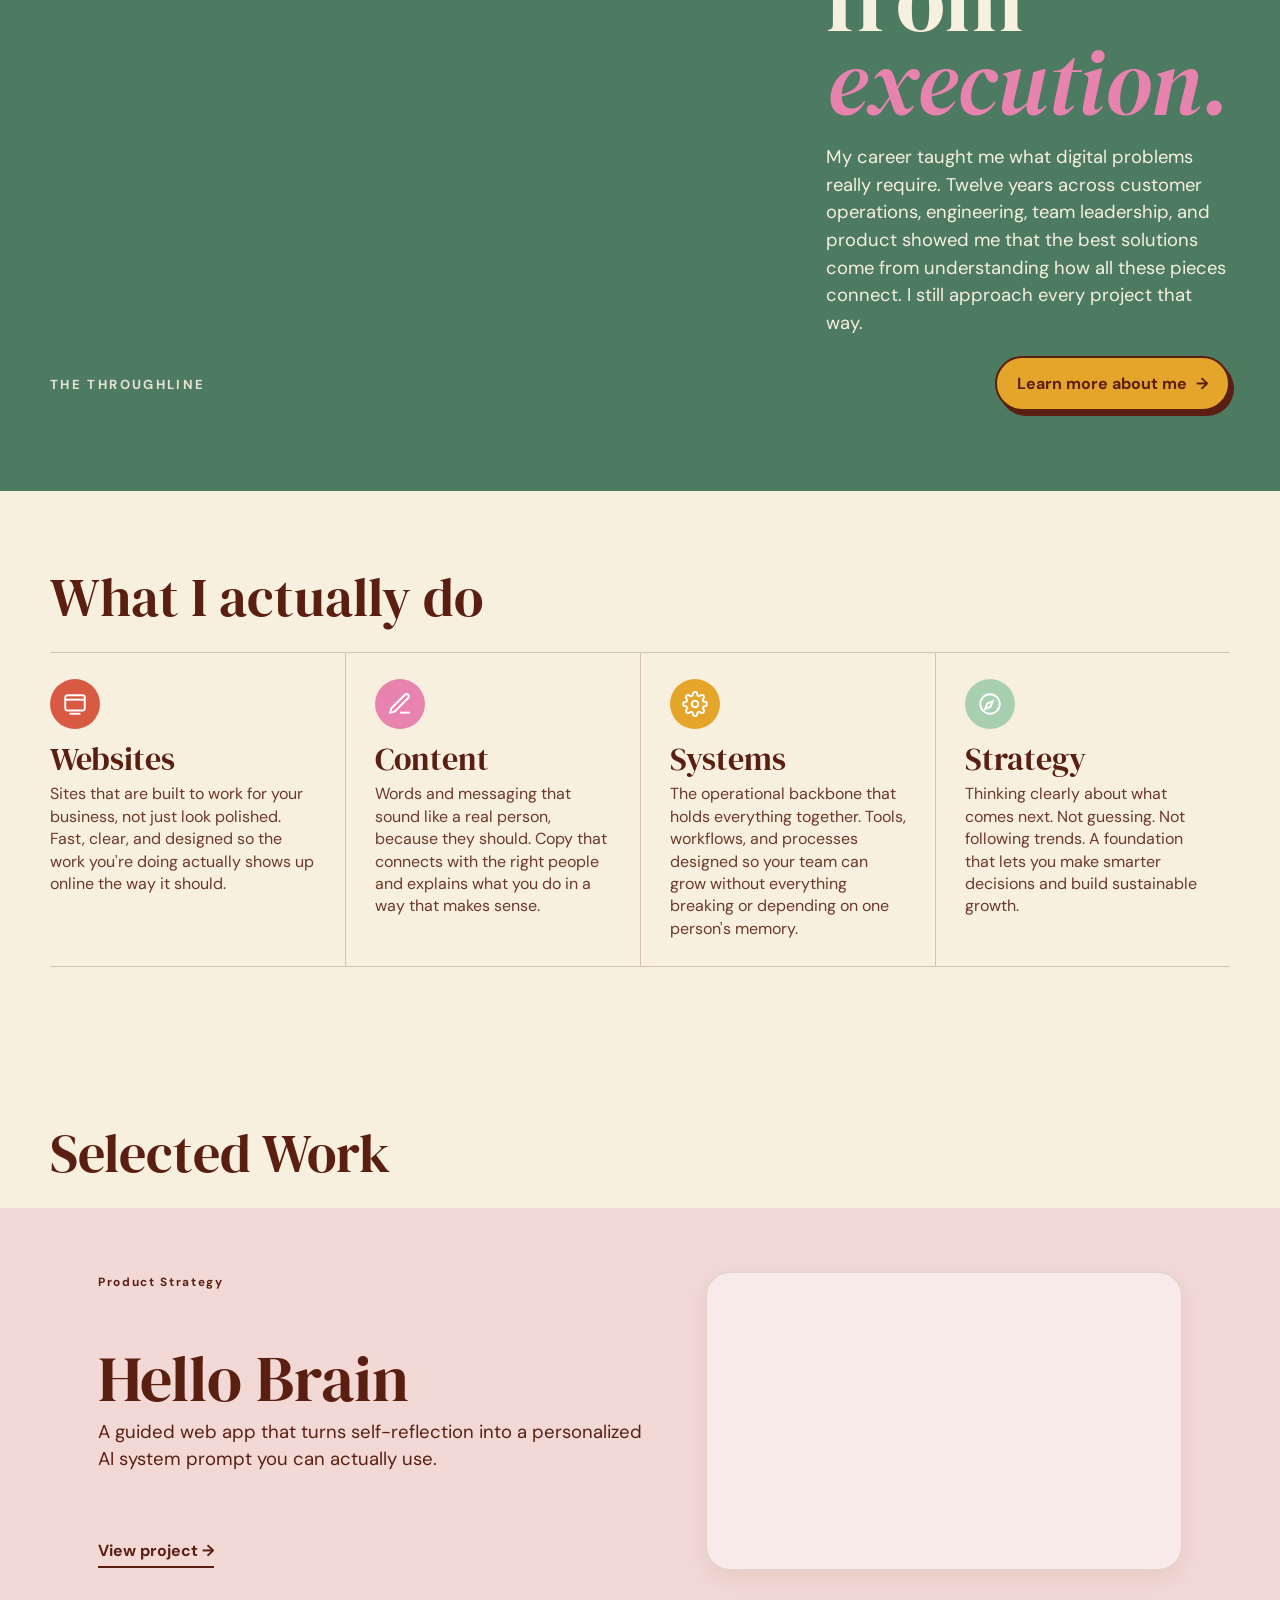
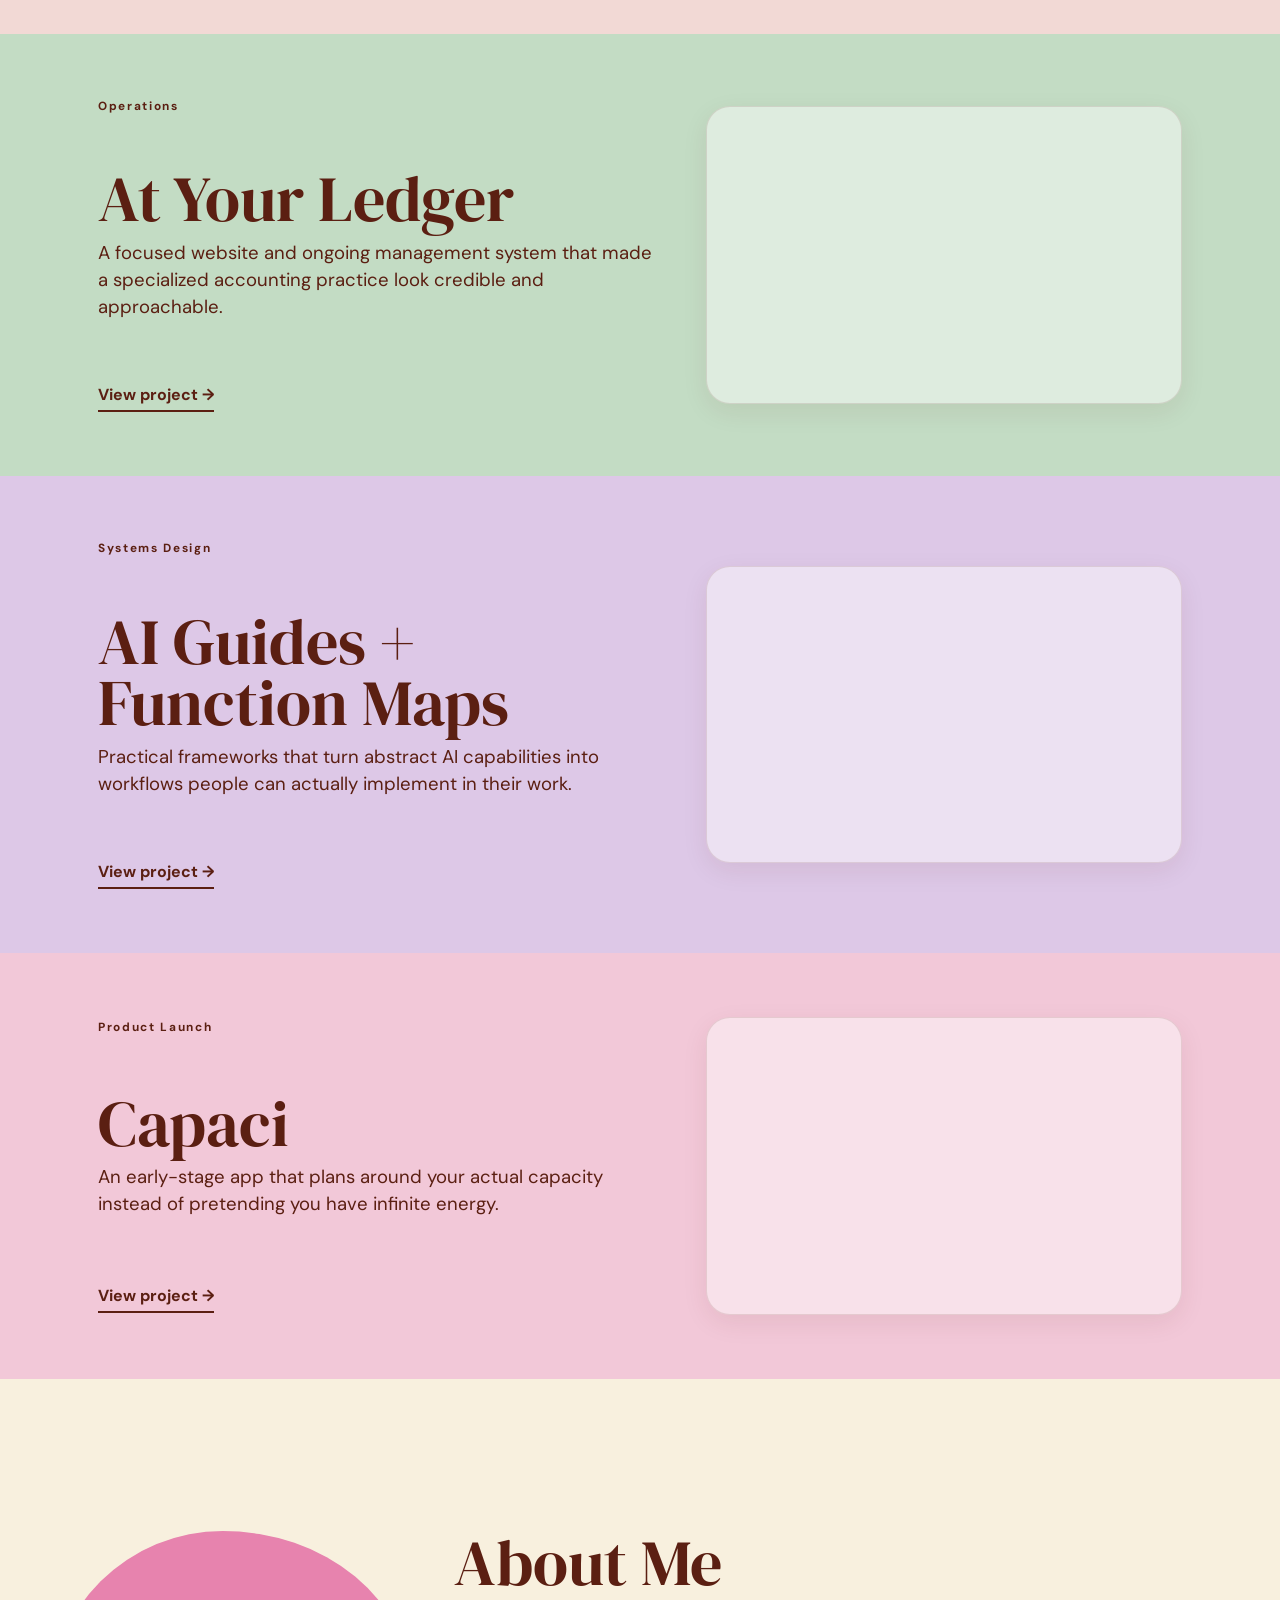
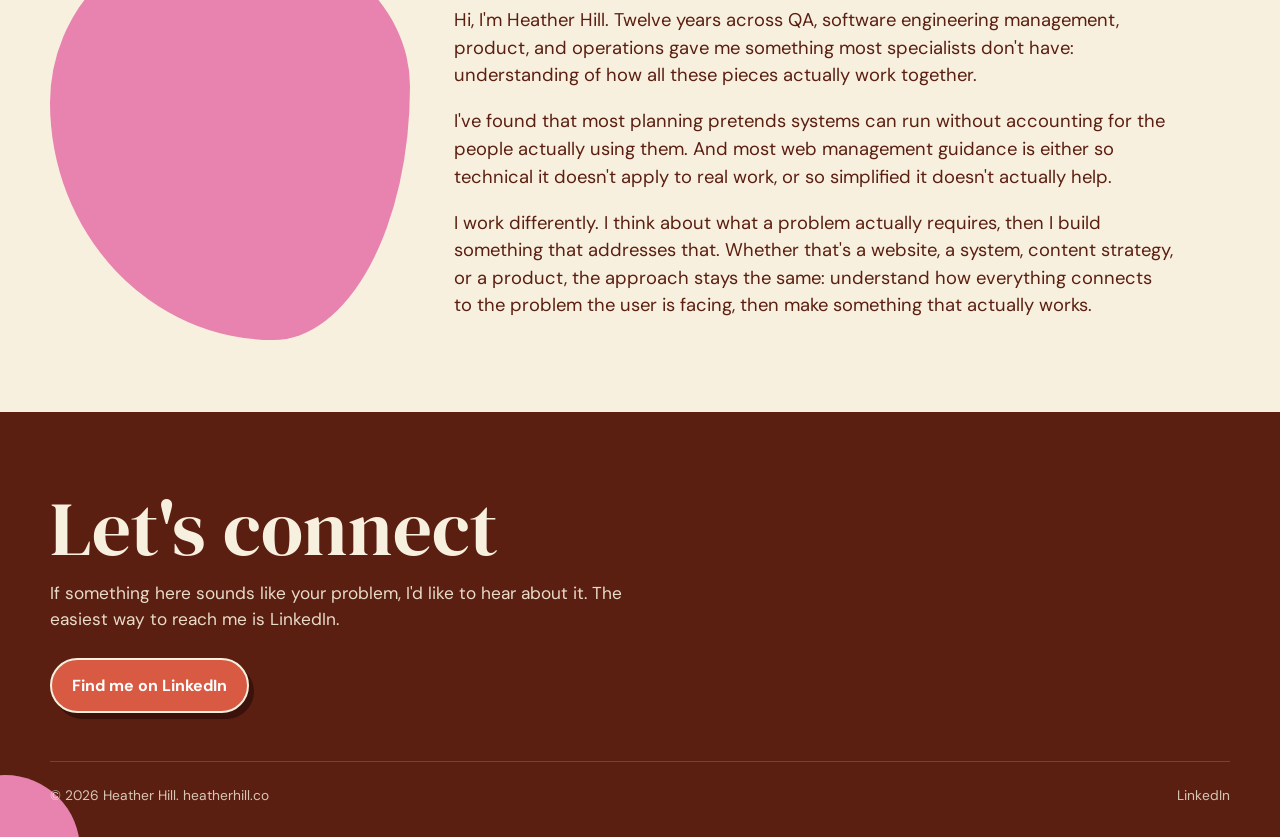
==== commit e008b967: "Update About section copy and heading" ====
--- a/index.html
+++ b/index.html
@@ -180,9 +180,10 @@
         <!-- Add about photo here -->
         <div class="about-figure" aria-hidden="true"></div>
         <div class="about-copy">
-          <h2>About Heather</h2>
-          <p>I'm Heather Hill. I spent twelve years moving between customer operations, engineering, team leadership, and product work. That wasn't a career plan. <span class="accent">It was the point.</span> It taught me that good solutions don't come from specializing in one piece of a problem. They come from understanding how the pieces actually connect.</p>
-          <p>Most digital work separates strategy from execution. Most planning pretends systems can run without accounting for the people building them. Most AI guidance is either so technical it doesn't apply to real work, or so simplified it doesn't actually help.<\/p>\n          <p>I work differently. I think about what a problem actually requires, then I build something that addresses that. Whether that's a website, a system, content strategy, or a product, the approach stays the same: understand how everything connects, then make something that actually works.</p>
+          <h2>About Me</h2>
+          <p>Hi, I'm Heather Hill. Twelve years across QA, software engineering management, product, and operations gave me something most specialists don't have: understanding of how all these pieces actually work together.</p>
+          <p>I've found that most planning pretends systems can run without accounting for the people actually using them. And most web management guidance is either so technical it doesn't apply to real work, or so simplified it doesn't actually help.</p>
+          <p>I work differently. I think about what a problem actually requires, then I build something that addresses that. Whether that's a website, a system, content strategy, or a product, the approach stays the same: understand how everything connects to the problem the user is facing, then make something that actually works.</p>
         </div>
       </div>
     </section>
--- a/css/styles.css
+++ b/css/styles.css
@@ -78,7 +78,7 @@
 .throughline .container{display:grid;grid-template-columns:1.3fr .7fr;gap:48px;align-items:end}
 .throughline-label{font-size:.82rem;letter-spacing:.18em;text-transform:uppercase;font-weight:700;color:var(--cream);opacity:.9;margin-bottom:1rem}
 .throughline-body h2{font-size:clamp(3.5rem,7vw,6.6rem);color:var(--cream);line-height:.93;max-width:9ch}
-.throughline-body h2 .accent{display:block;color:var(--pink);font-style:italic}
+.throughline-body h2 .accent{display:block;color:var(--pink);font-style:italic;white-space:nowrap}
 .throughline-body p{font-size:clamp(1rem,1.5vw,1.15rem);line-height:1.5;max-width:700px;margin-top:1.25rem;color:var(--cream)}
 .throughline-actions{display:flex;justify-content:flex-end;margin-top:0}
 .throughline-actions .btn{background:var(--gold);color:var(--espresso)}
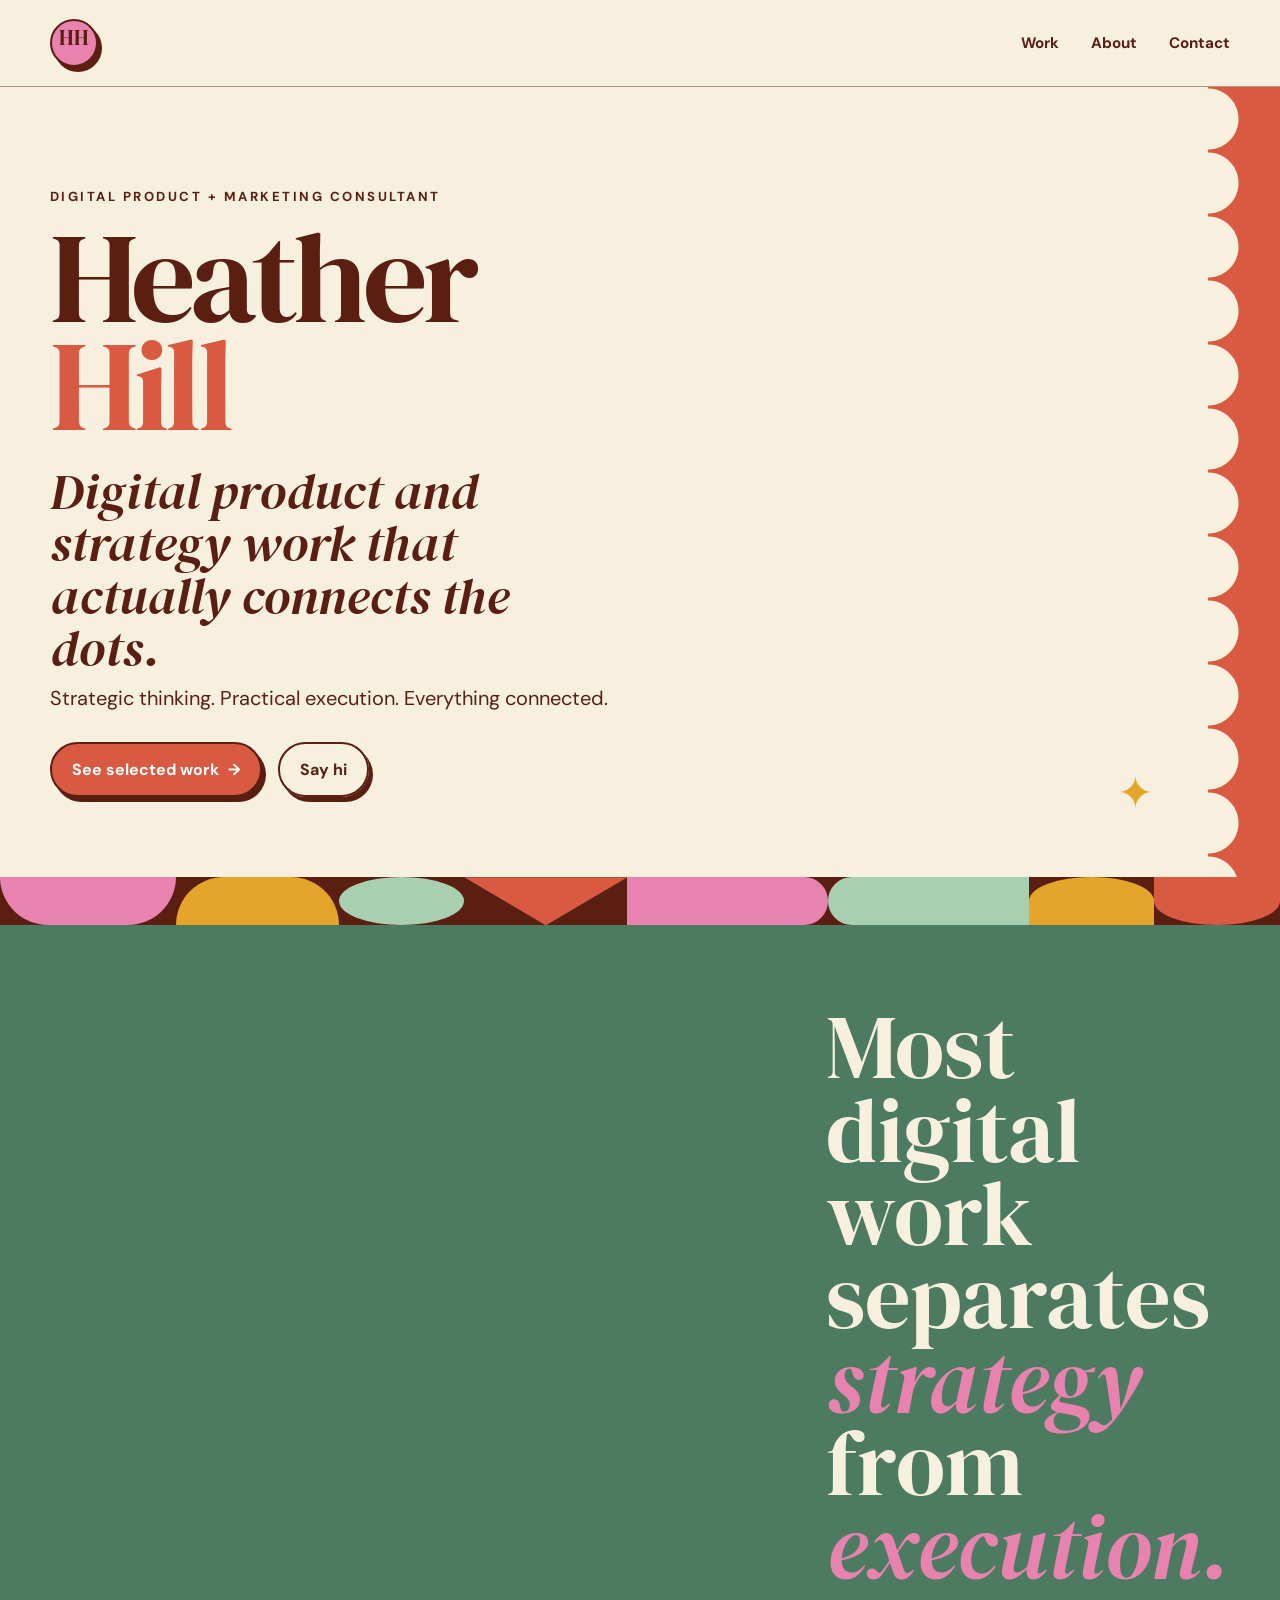
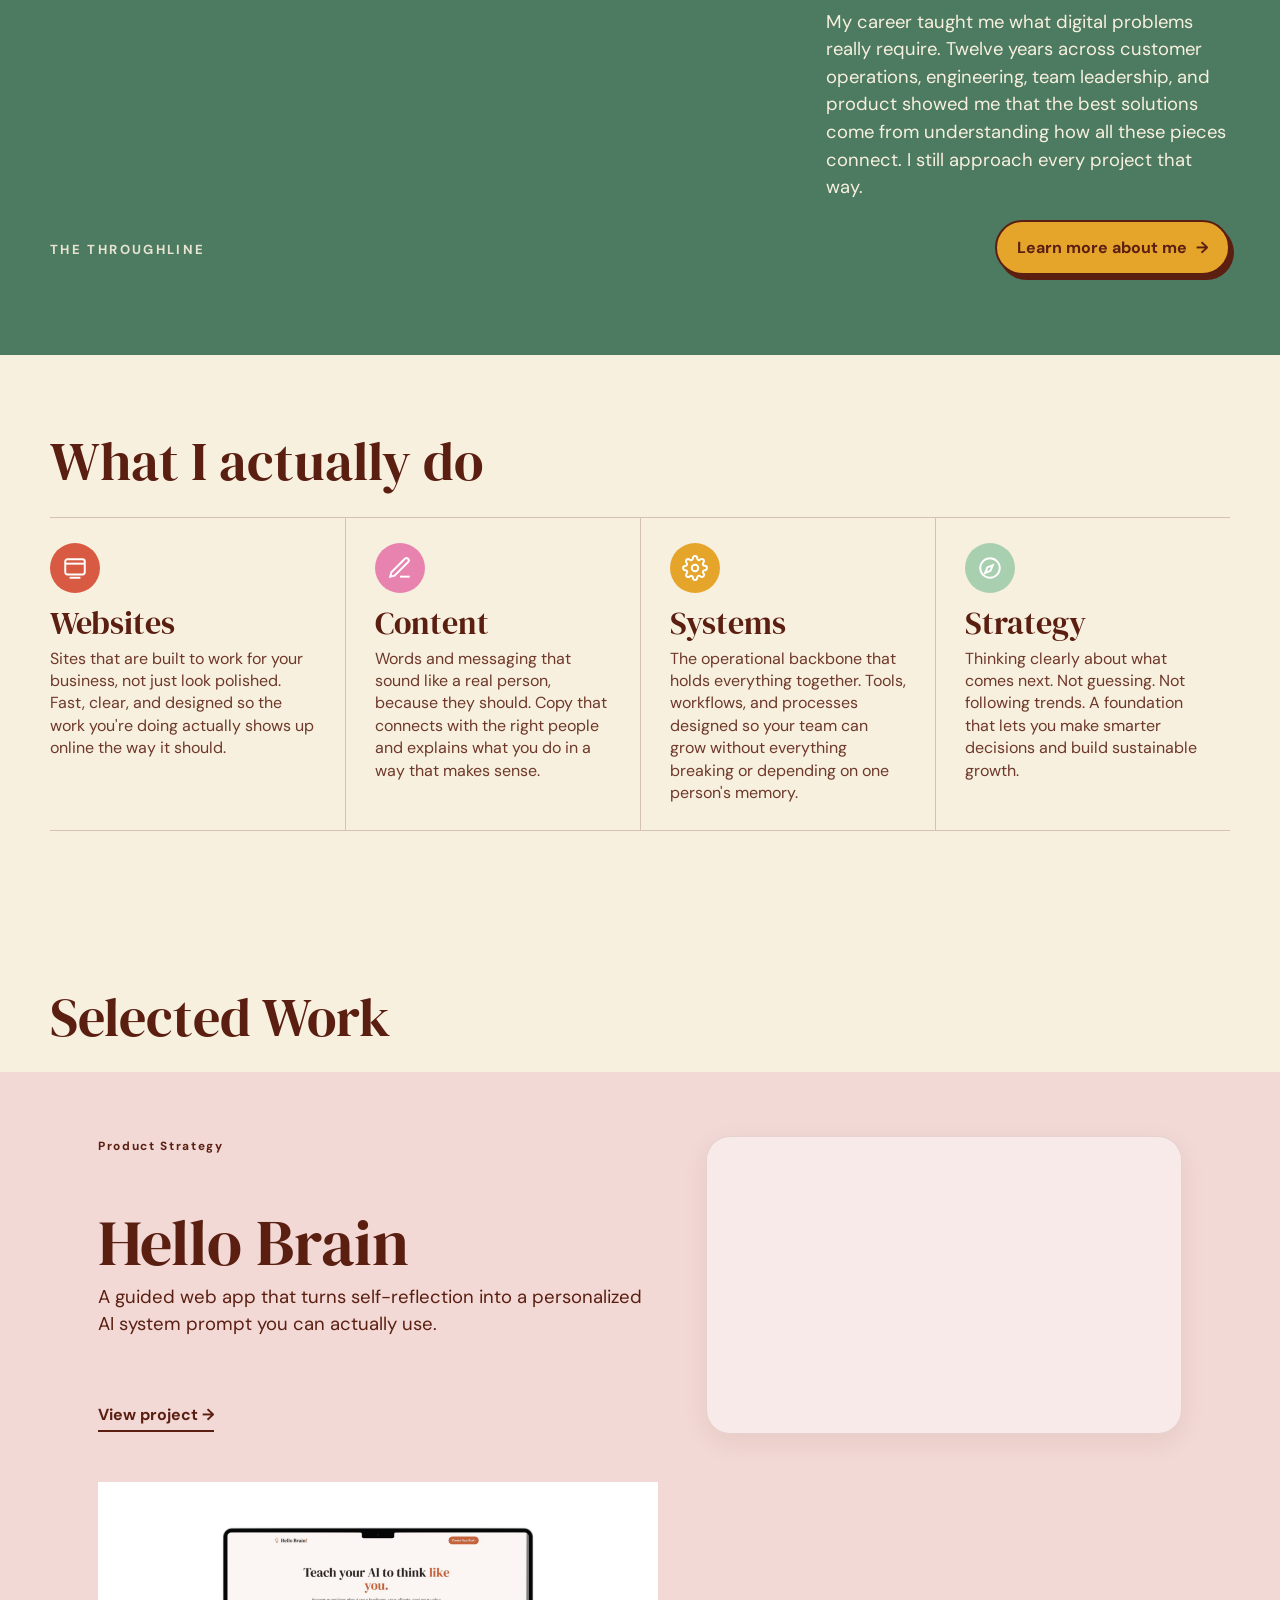
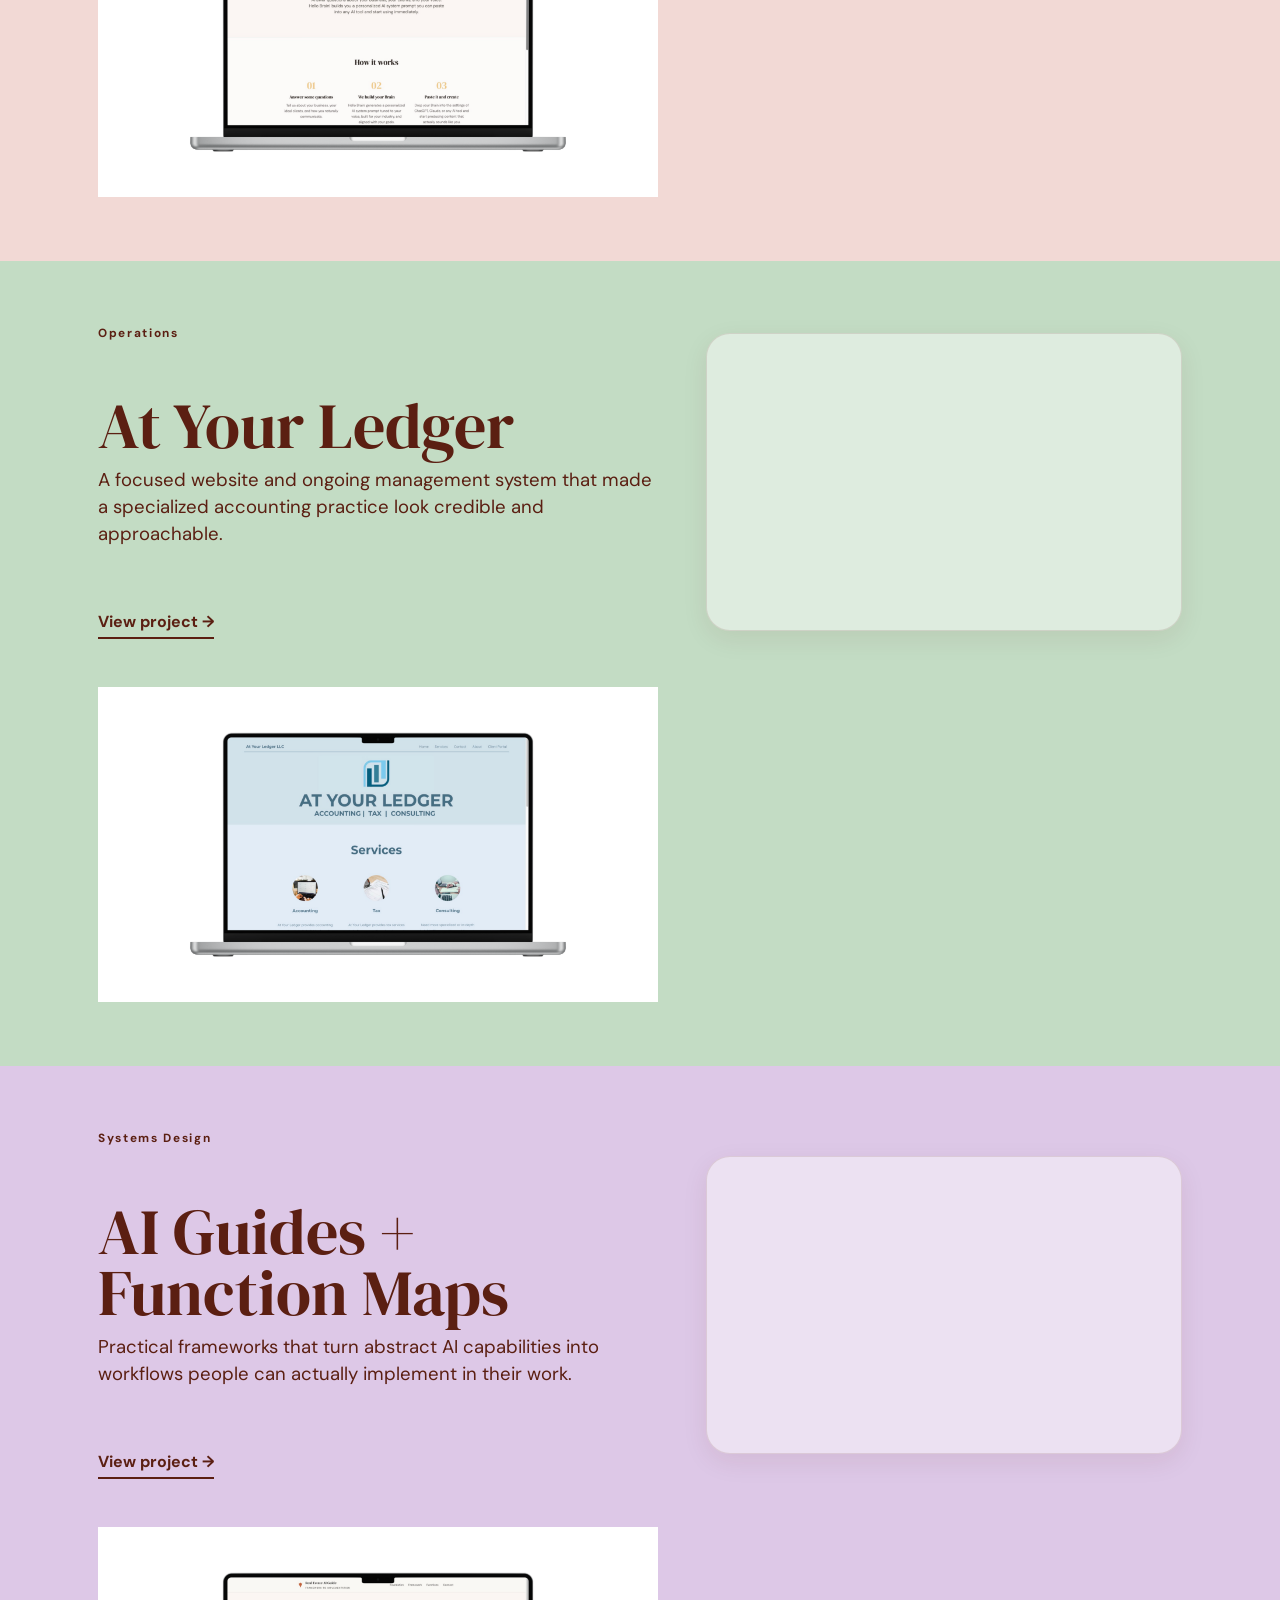
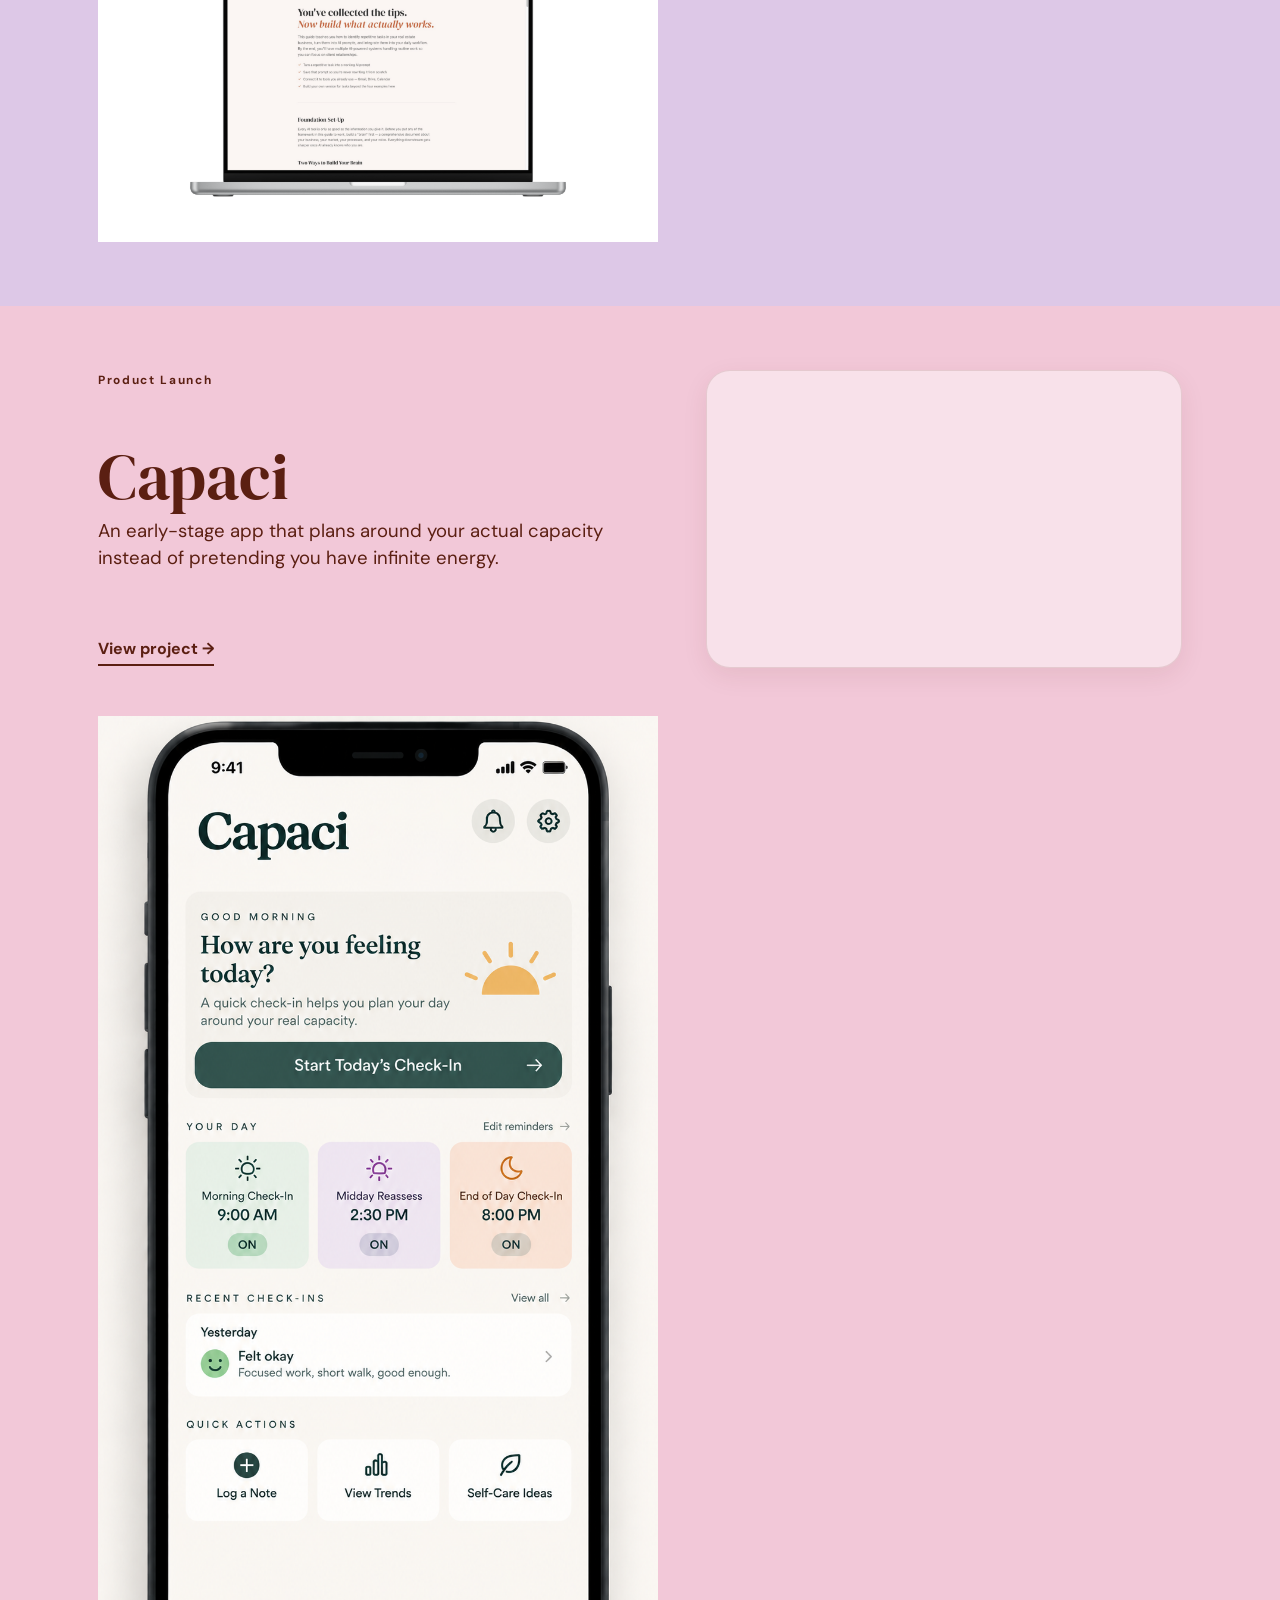
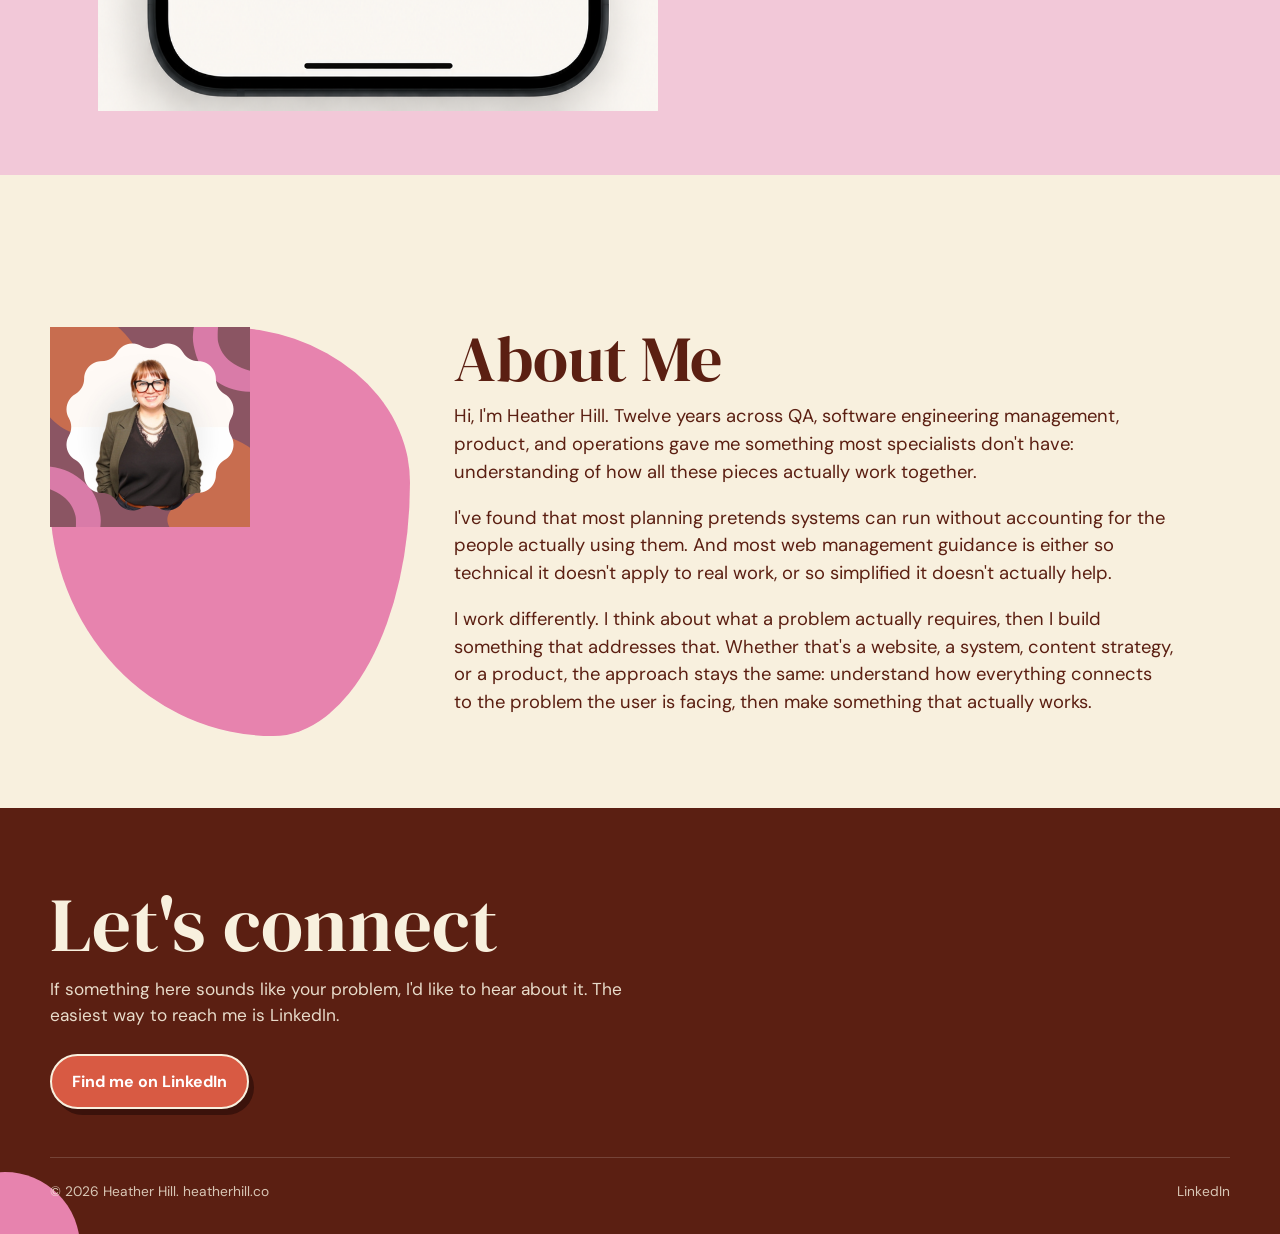
==== commit f17d13d2: "Add project mockups and About photo" ====
--- a/index.html
+++ b/index.html
@@ -142,6 +142,7 @@
               <p>A guided web app that turns self-reflection into a personalized AI system prompt you can actually use.</p>
             </div>
             <a href="projects/hello-brain.html" class="card-link">View project <span class="arrow" aria-hidden="true">&rarr;</span></a>
+            <div class="project-card-media"><img src="img/hello-brain/hello-brain-mockup.png" alt="Hello Brain website shown on a laptop" loading="lazy"></div>
           </article>
 
           <article class="project-card bg-sage">
@@ -151,6 +152,7 @@
               <p>A focused website and ongoing management system that made a specialized accounting practice look credible and approachable.</p>
             </div>
             <a href="projects/at-your-ledger.html" class="card-link">View project <span class="arrow" aria-hidden="true">&rarr;</span></a>
+            <div class="project-card-media"><img src="img/at-your-ledger/at-your-ledger-mockup.png" alt="At Your Ledger website shown on a laptop" loading="lazy"></div>
           </article>
 
           <article class="project-card bg-wine">
@@ -160,15 +162,17 @@
               <p>Practical frameworks that turn abstract AI capabilities into workflows people can actually implement in their work.</p>
             </div>
             <a href="projects/ai-guides.html" class="card-link">View project <span class="arrow" aria-hidden="true">&rarr;</span></a>
-          </article>
-
-          <article class="project-card bg-magenta">
+            <div class="project-card-media"><img src="img/ai-guides/ai-guides-mockup.png" alt="Real Estate AI Guide shown on a laptop" loading="lazy"></div>
+          </article>
+
+          <article class="project-card bg-magenta capaci-card">
             <span class="tag">Product Launch</span>
             <div>
               <h3>Capaci</h3>
               <p>An early-stage app that plans around your actual capacity instead of pretending you have infinite energy.</p>
             </div>
             <a href="projects/capaci.html" class="card-link">View project <span class="arrow" aria-hidden="true">&rarr;</span></a>
+            <div class="project-card-media"><img src="img/capaci/capaci-mockup.png" alt="Capaci mobile app shown on a phone" loading="lazy"></div>
           </article>
         </div>
       </div>
@@ -177,8 +181,7 @@
     <!-- ============ About ============ -->
     <section class="about section bg-lavender" id="about">
       <div class="container">
-        <!-- Add about photo here -->
-        <div class="about-figure" aria-hidden="true"></div>
+        <div class="about-figure"><img src="img/about-me.png" alt="Heather Hill"></div>
         <div class="about-copy">
           <h2>About Me</h2>
           <p>Hi, I'm Heather Hill. Twelve years across QA, software engineering management, product, and operations gave me something most specialists don't have: understanding of how all these pieces actually work together.</p>
--- a/css/styles.css
+++ b/css/styles.css
@@ -49,11 +49,11 @@
 
 .hero{position:relative;overflow:hidden;padding:clamp(3.5rem,8vw,6.25rem) 0 clamp(3rem,7vw,5rem);background:var(--cream)}
 .hero .container{display:block;position:static}
-.hero-copy{max-width:720px;position:relative;z-index:2;padding-right:40px}
+.hero-copy{max-width:980px;position:relative;z-index:2;padding-right:40px}
 .hero-label{display:block;font-size:.82rem;letter-spacing:.19em;text-transform:uppercase;font-weight:700;color:var(--espresso);margin-bottom:1rem}
 .hero-copy h1{font-size:clamp(4.7rem,10vw,8.2rem);letter-spacing:-.035em;line-height:.85;max-width:7ch}
 .hero-copy h1 .accent{color:var(--rust)}
-.hero-tagline{font:400 clamp(2rem,4.4vw,3.7rem)/1.02 var(--font-display);font-style:italic;margin:1.55rem 0 .65rem;color:var(--espresso);max-width:12ch}
+.hero-tagline{font:400 clamp(2rem,4vw,3.5rem)/1.02 var(--font-display);font-style:italic;margin:1.55rem 0 .65rem;color:var(--espresso);max-width:19ch}
 .hero-support{font-size:clamp(1rem,1.8vw,1.25rem);line-height:1.45;max-width:610px;margin:.65rem 0 0}
 .hero-actions{display:flex;gap:16px;flex-wrap:wrap;margin-top:1.8rem}
 .hero-actions .btn:first-child{background:var(--rust);color:#fff}
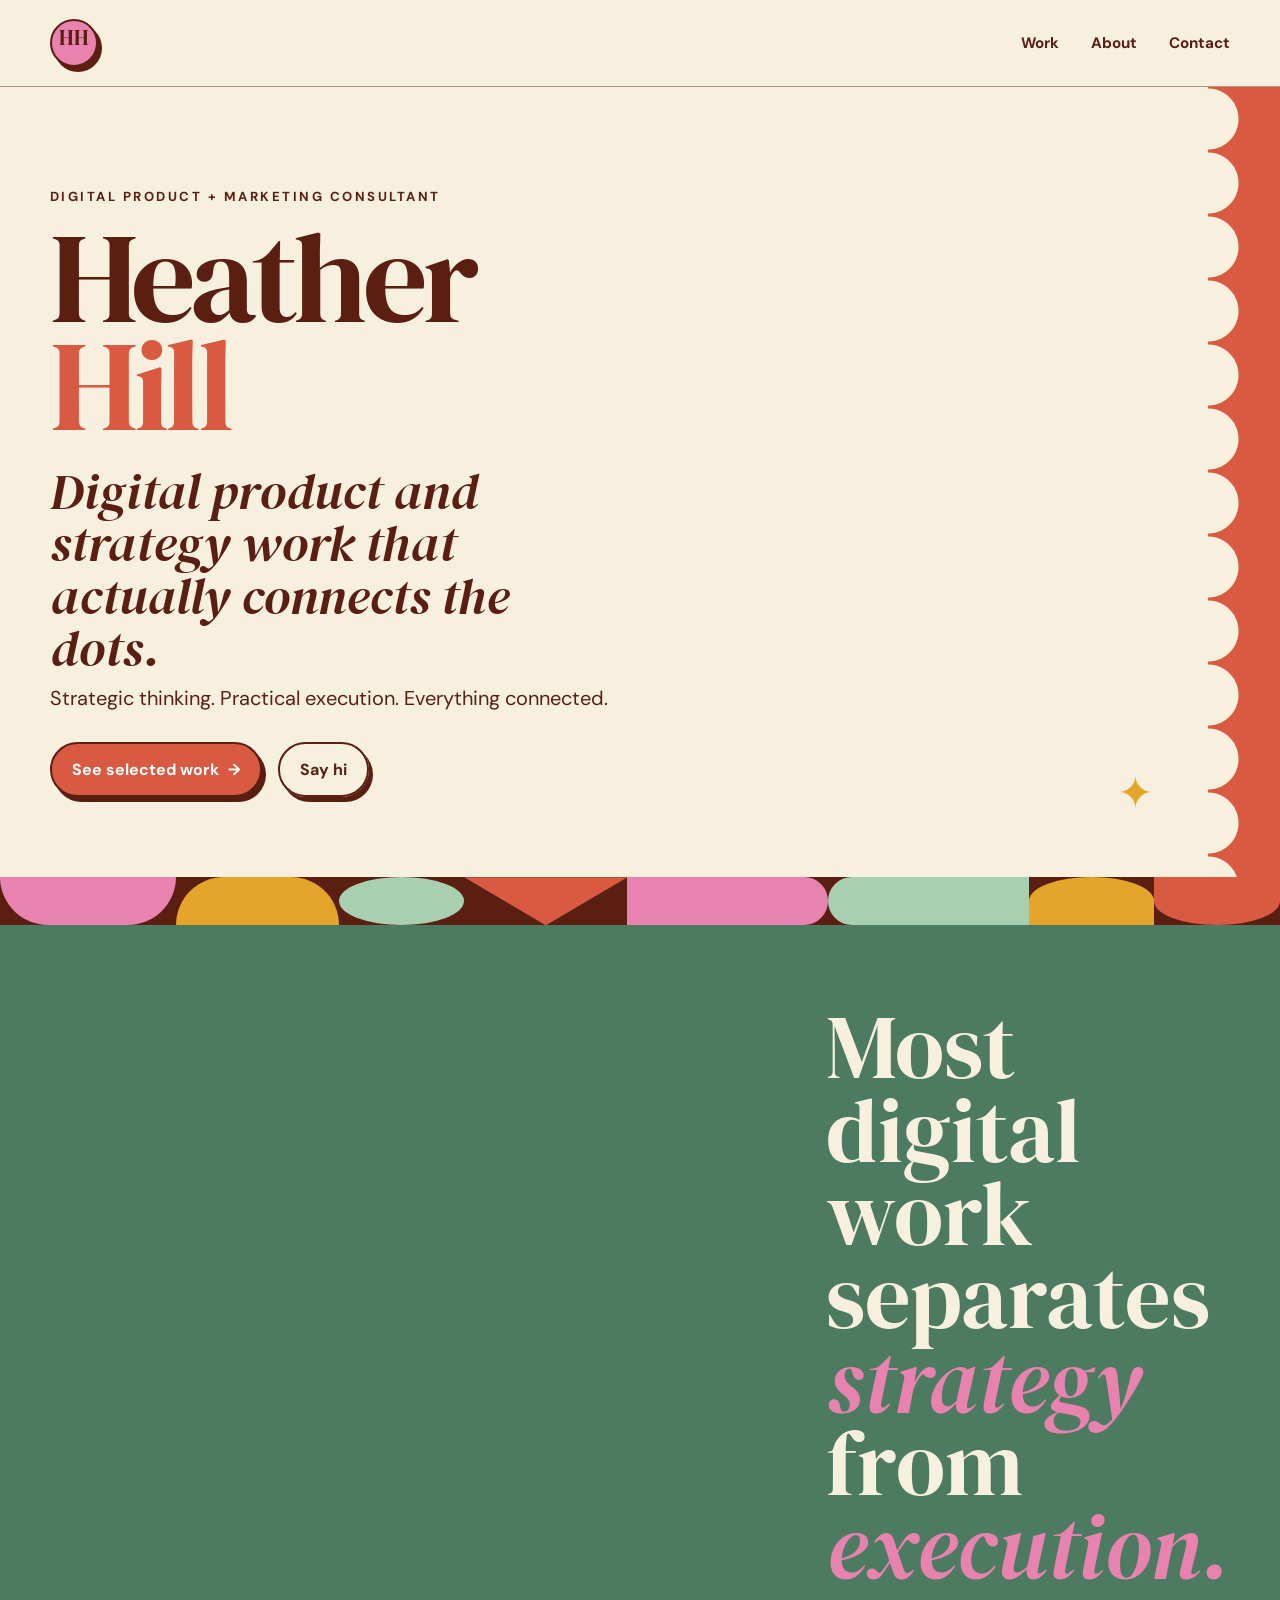
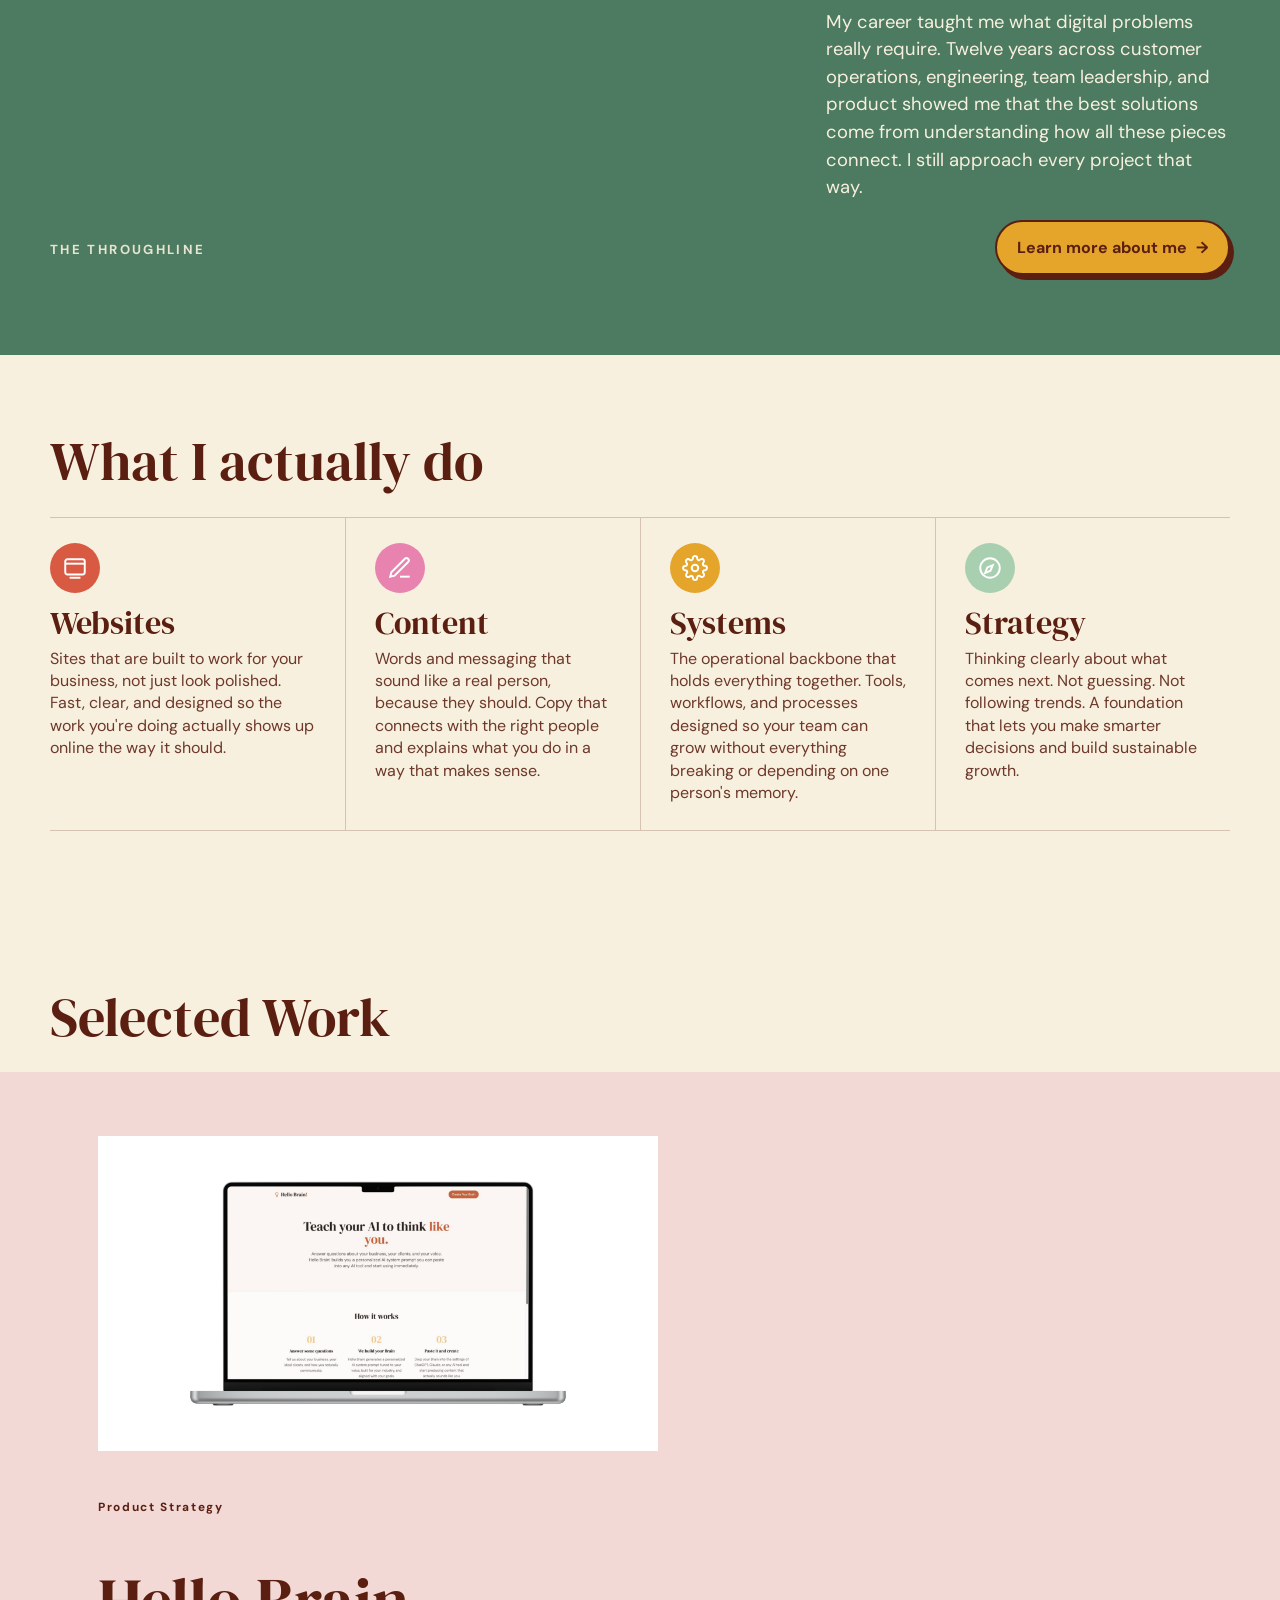
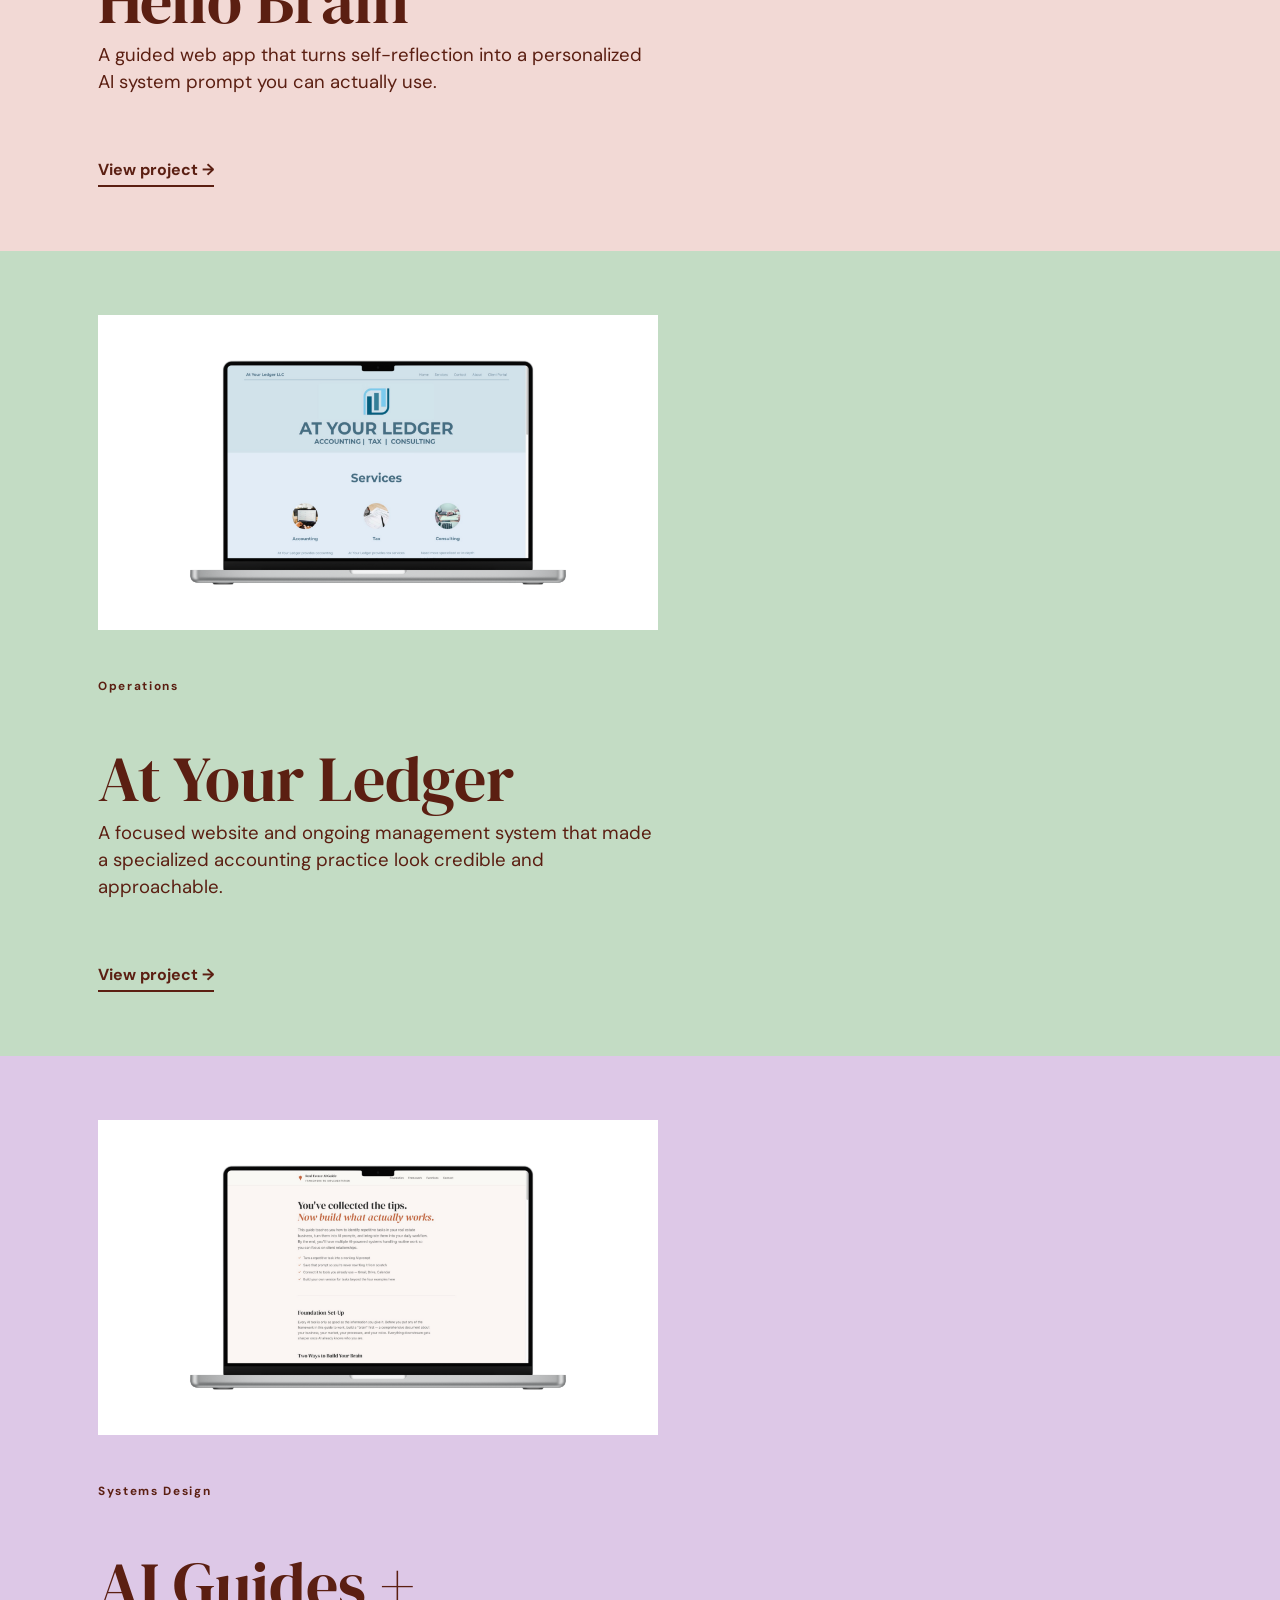
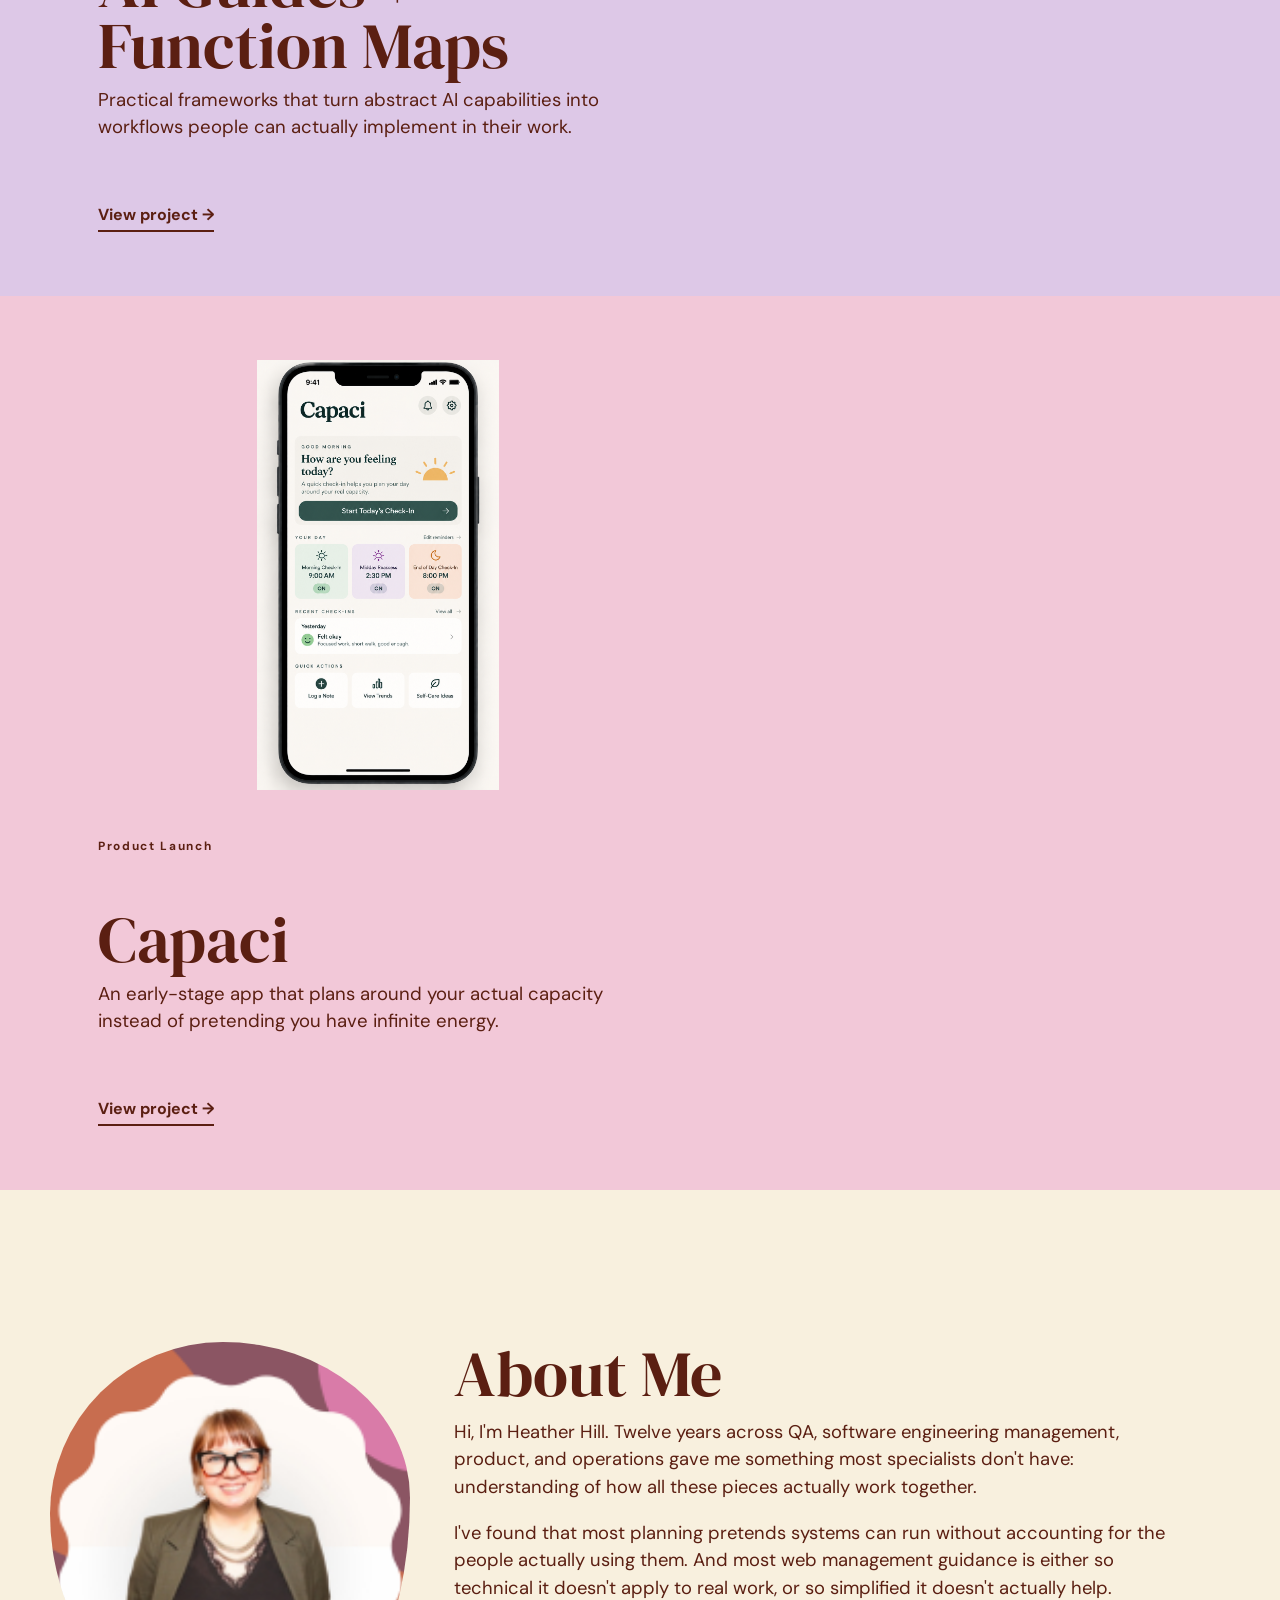
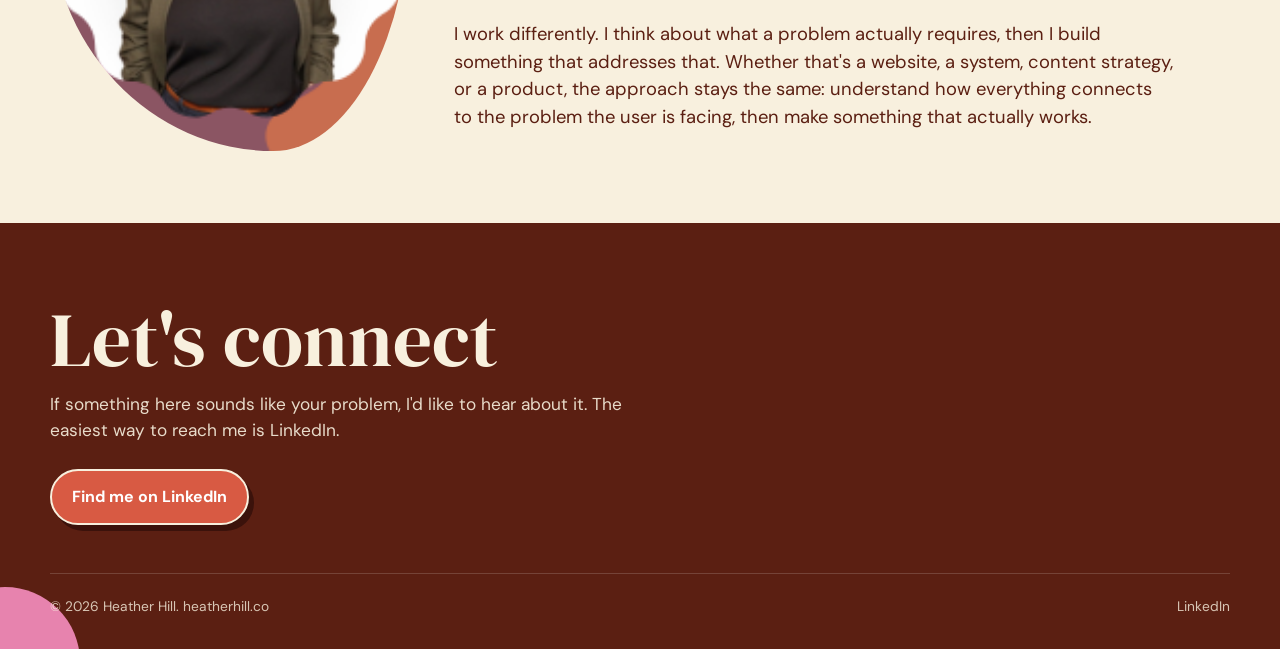
==== commit 2e5ac9c9: "Mark project cards with media" ====
--- a/index.html
+++ b/index.html
@@ -135,7 +135,7 @@
         </div>
 
         <div class="card-grid">
-          <article class="project-card bg-rust">
+          <article class="project-card bg-rust has-media">
             <span class="tag">Product Strategy</span>
             <div>
               <h3>Hello Brain</h3>
@@ -145,7 +145,7 @@
             <div class="project-card-media"><img src="img/hello-brain/hello-brain-mockup.png" alt="Hello Brain website shown on a laptop" loading="lazy"></div>
           </article>
 
-          <article class="project-card bg-sage">
+          <article class="project-card bg-sage has-media">
             <span class="tag">Operations</span>
             <div>
               <h3>At Your Ledger</h3>
@@ -155,7 +155,7 @@
             <div class="project-card-media"><img src="img/at-your-ledger/at-your-ledger-mockup.png" alt="At Your Ledger website shown on a laptop" loading="lazy"></div>
           </article>
 
-          <article class="project-card bg-wine">
+          <article class="project-card bg-wine has-media">
             <span class="tag">Systems Design</span>
             <div>
               <h3>AI Guides + Function Maps</h3>
@@ -165,7 +165,7 @@
             <div class="project-card-media"><img src="img/ai-guides/ai-guides-mockup.png" alt="Real Estate AI Guide shown on a laptop" loading="lazy"></div>
           </article>
 
-          <article class="project-card bg-magenta capaci-card">
+          <article class="project-card bg-magenta capaci-card has-media">
             <span class="tag">Product Launch</span>
             <div>
               <h3>Capaci</h3>
--- a/css/styles.css
+++ b/css/styles.css
@@ -183,3 +183,23 @@
   .about-figure{max-width:280px}
   .footer-meta{flex-direction:column;align-items:flex-start}
 }
+
+
+/* Portfolio imagery */
+.project-card-media{grid-column:2;grid-row:1 / span 3;display:flex;align-items:center;justify-content:center;min-width:0}
+.project-card-media img{display:block;width:100%;height:auto;max-height:390px;object-fit:contain}
+.project-card.capaci-card .project-card-media img{width:auto;max-width:250px;max-height:430px}
+.project-card:has(.project-card-media)::after{display:none}
+
+.about-figure{overflow:hidden;display:block}
+.about-figure img{width:100%;height:100%;object-fit:cover;display:block}
+
+.project-hero .hero-image{margin-top:2.4rem;aspect-ratio:auto;border:0;border-radius:0;background:transparent;display:flex;align-items:center;justify-content:center;color:inherit}
+.project-hero .hero-image img{display:block;width:100%;height:auto;max-height:650px;object-fit:contain}
+.project-hero .hero-image.project-phone img{width:auto;max-width:min(420px,85vw);max-height:720px}
+
+@media(max-width:860px){
+  .project-card-media{grid-column:1;grid-row:auto;margin-top:1rem}
+  .project-card-media img{max-height:360px}
+  .project-card.capaci-card .project-card-media img{max-width:220px;max-height:390px}
+}
